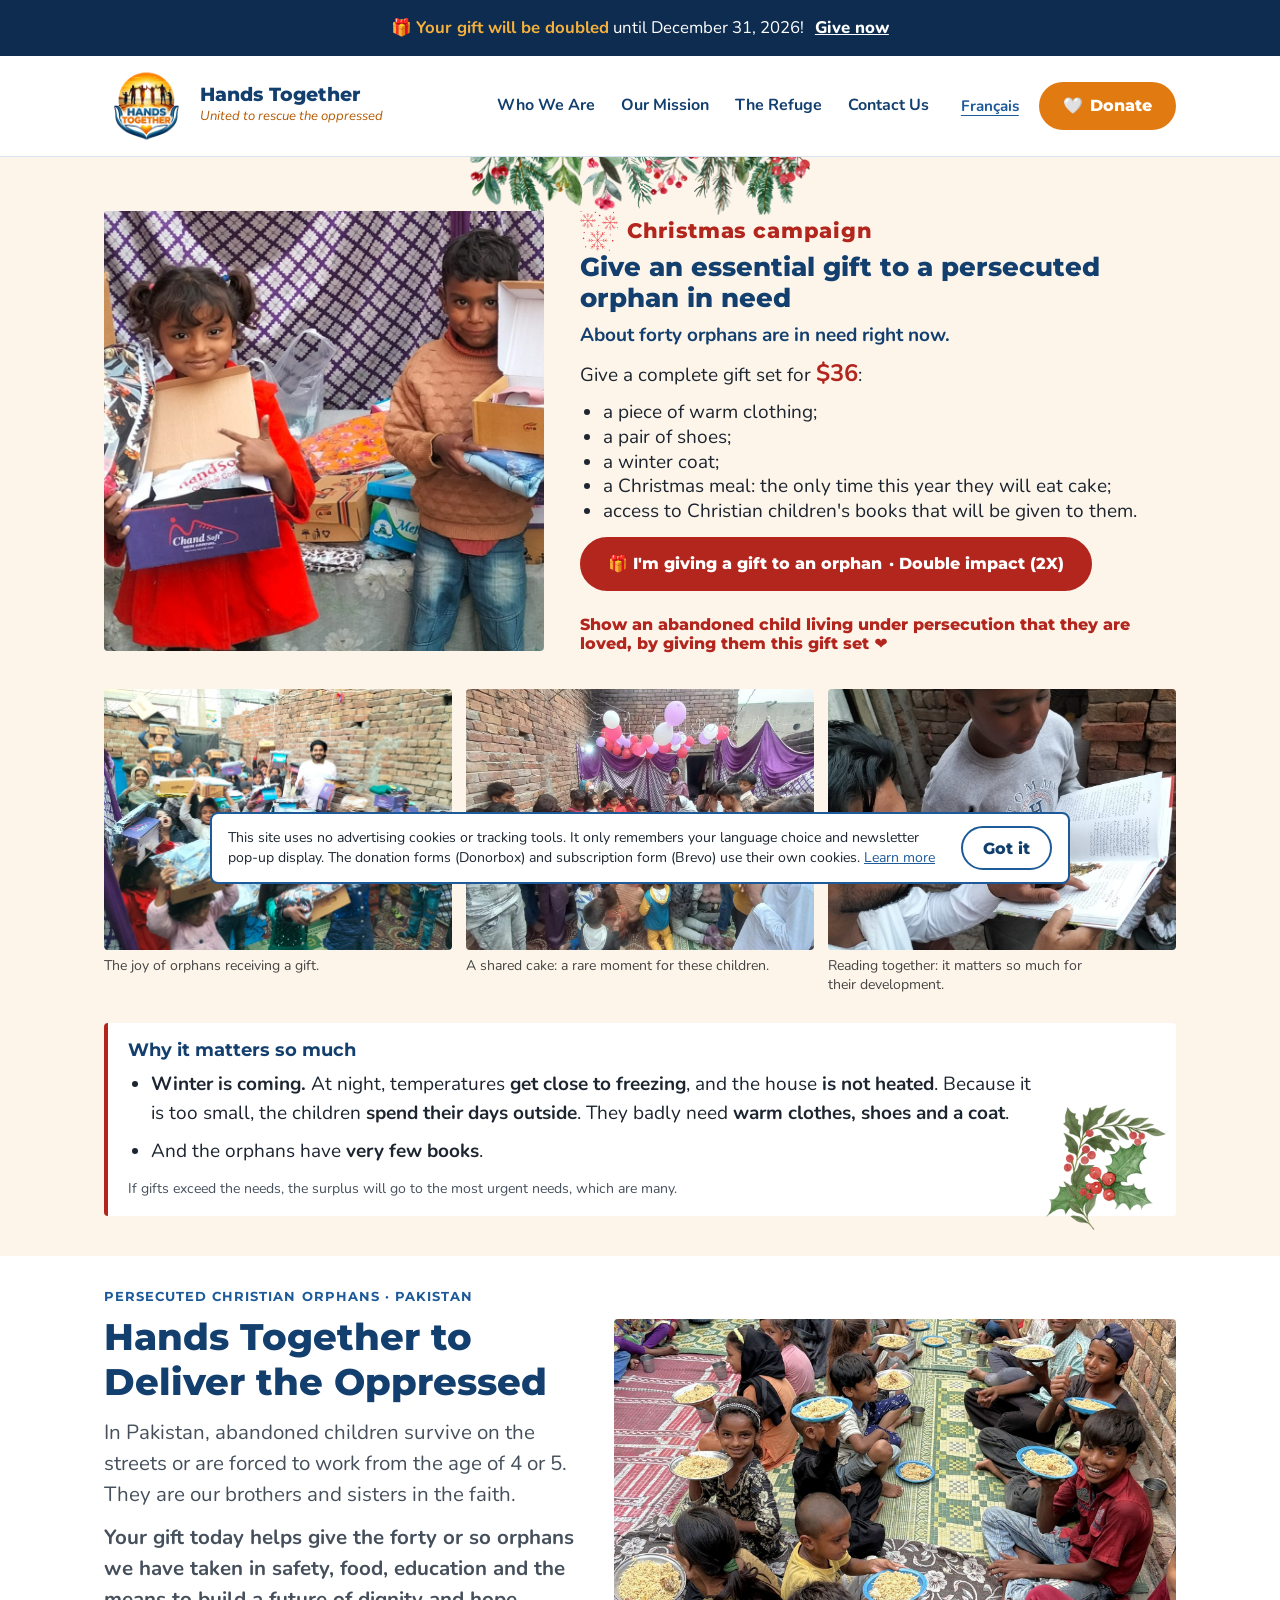
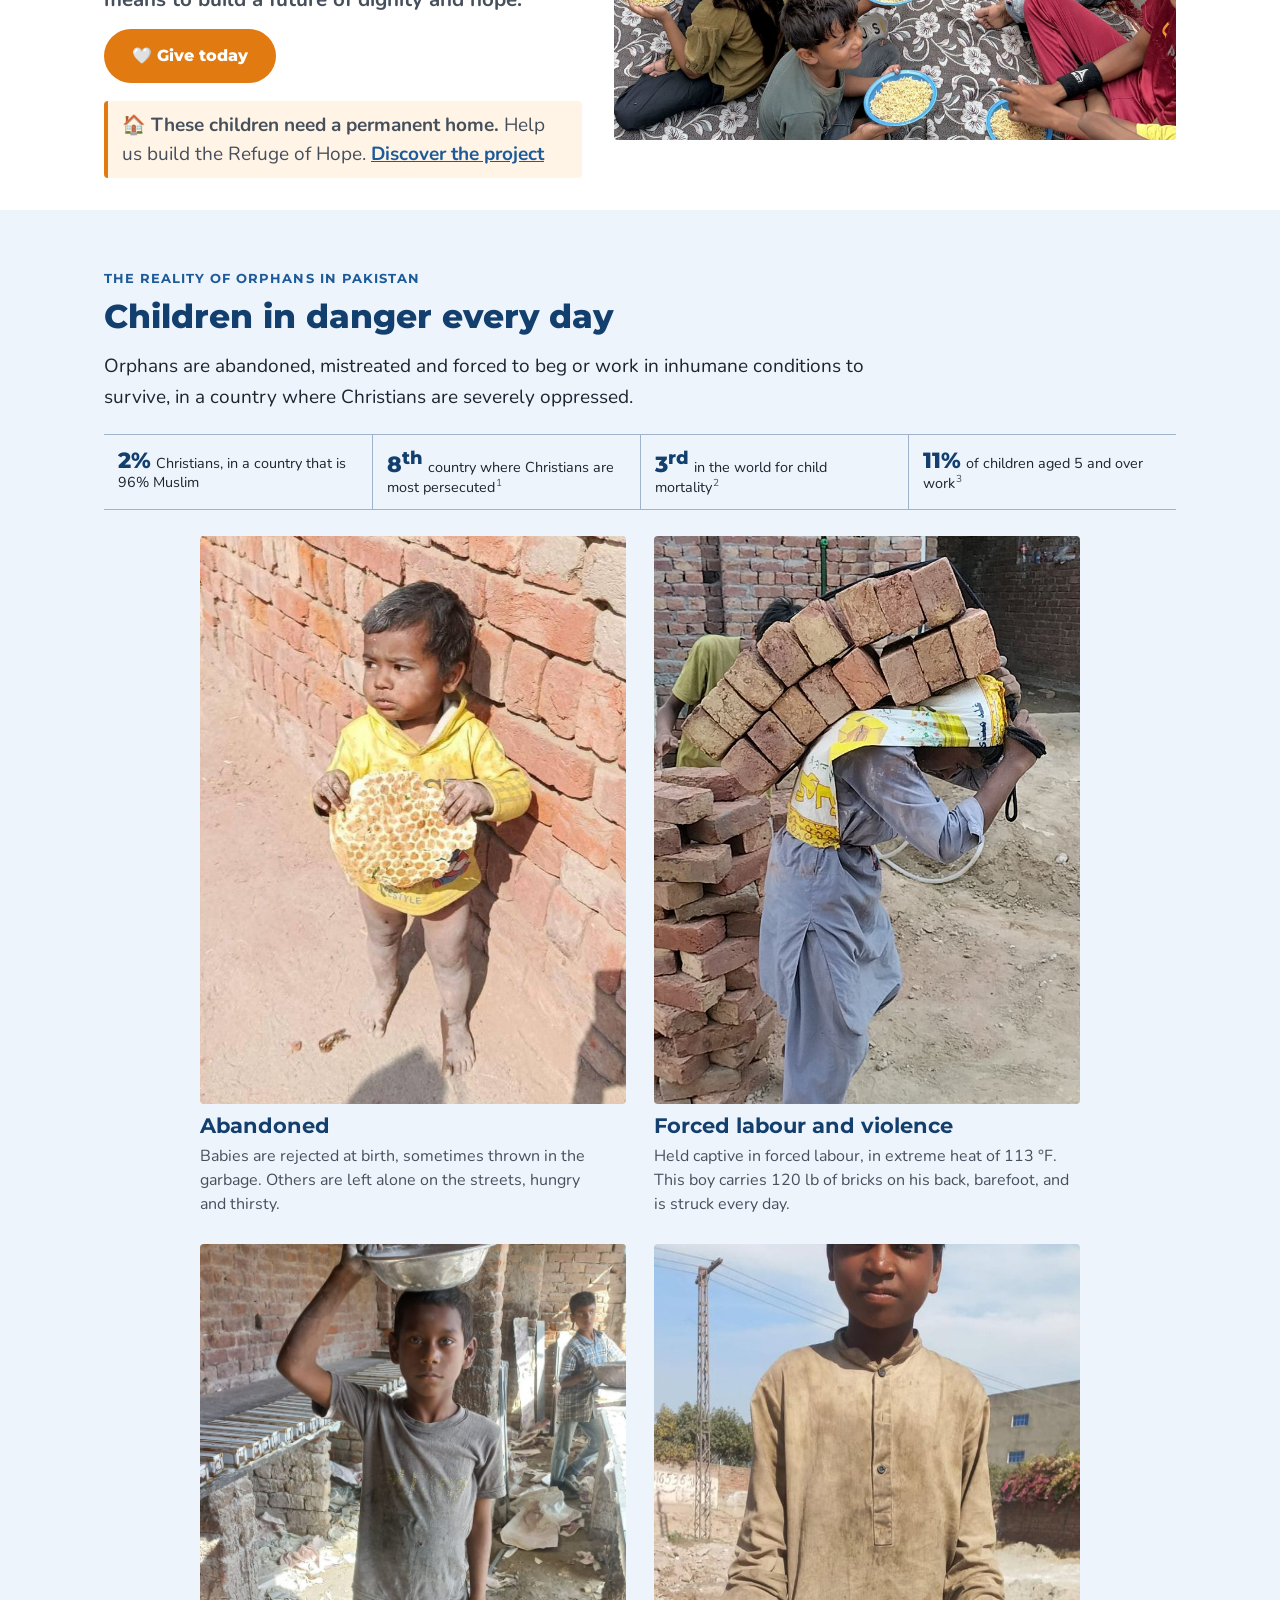
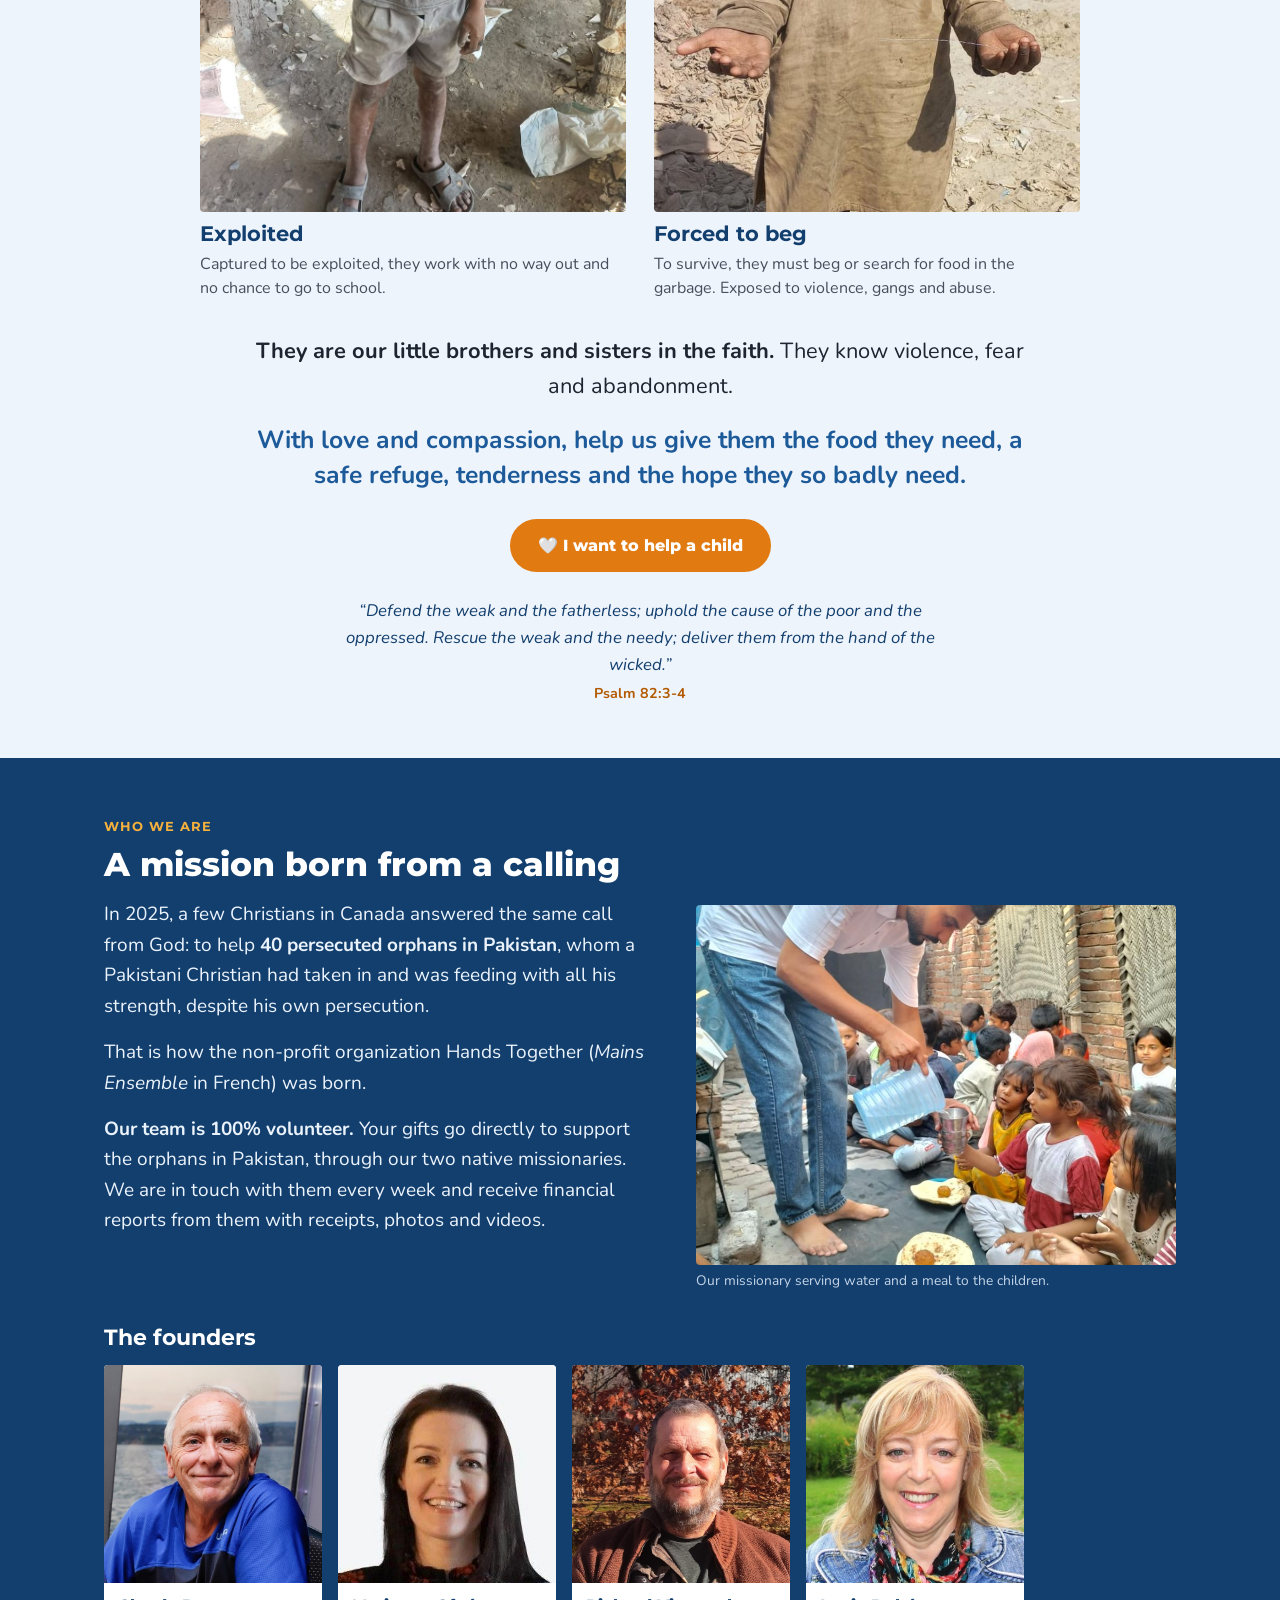
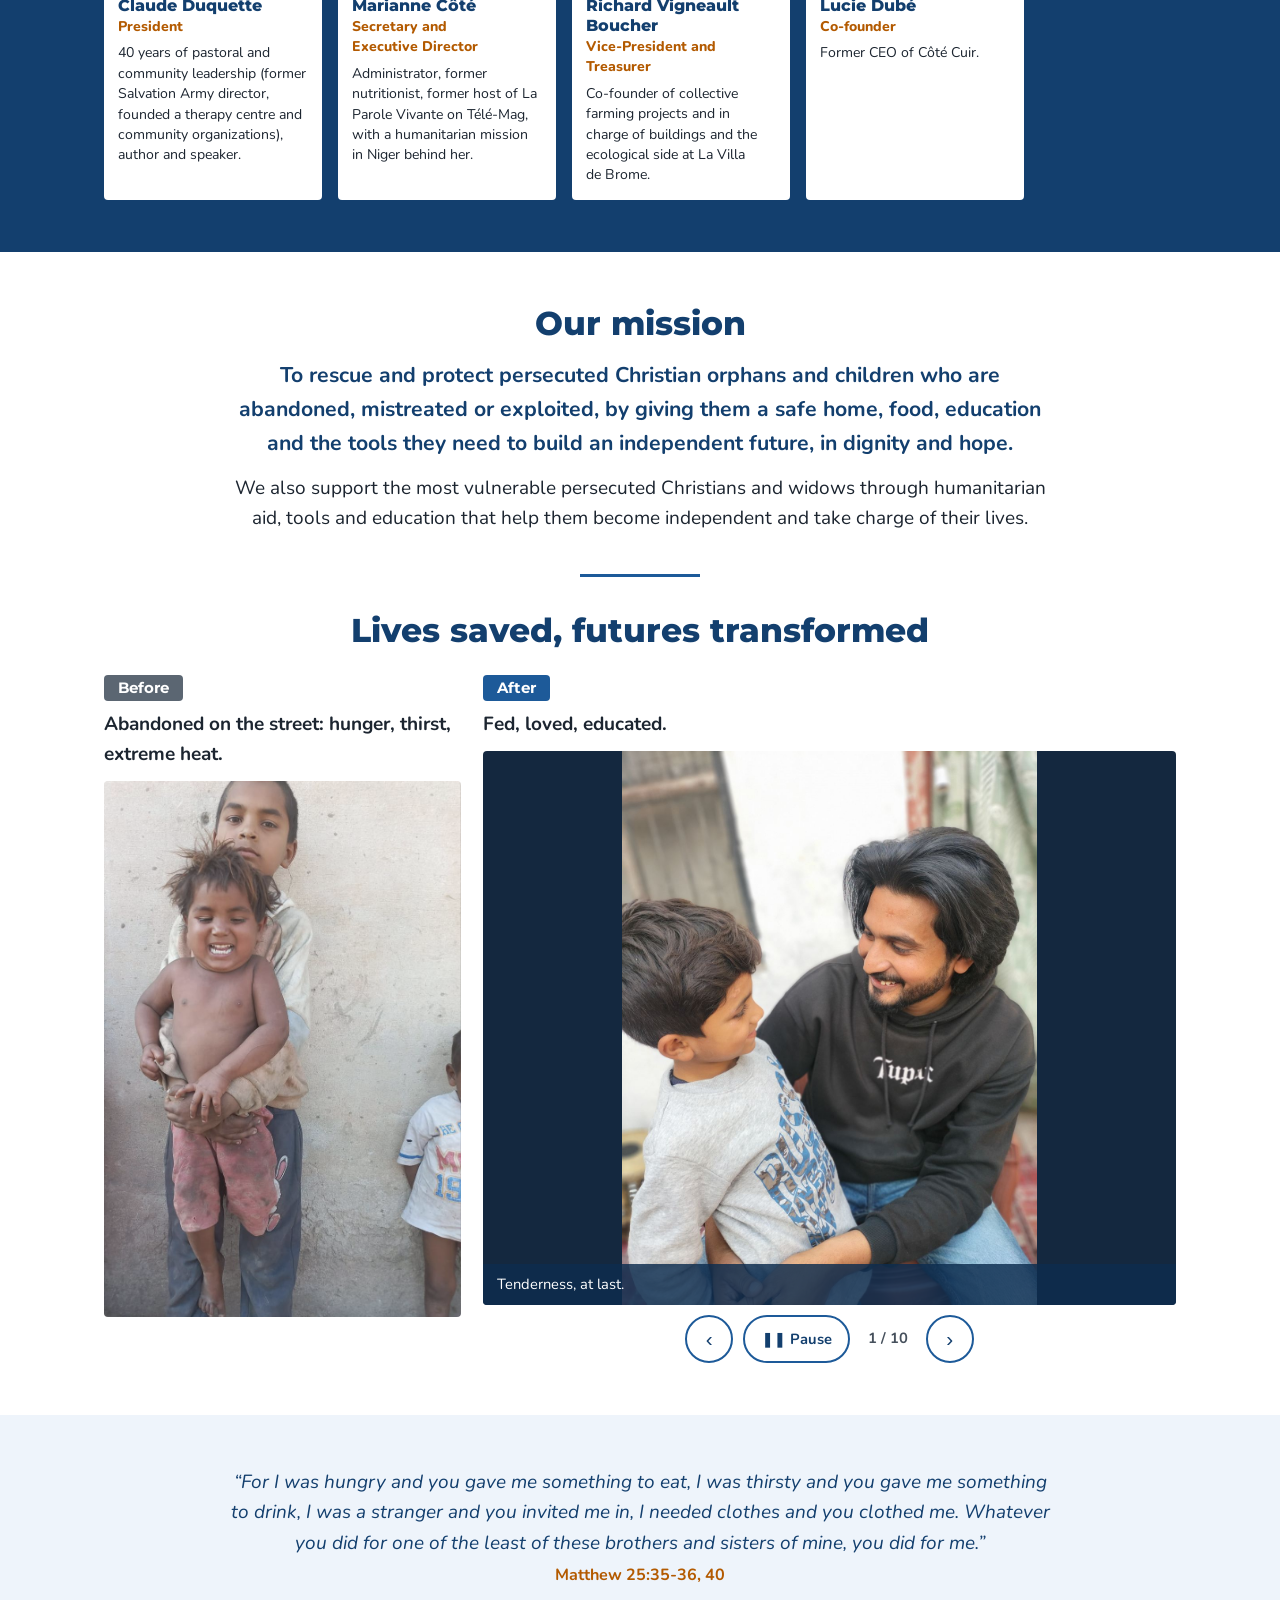
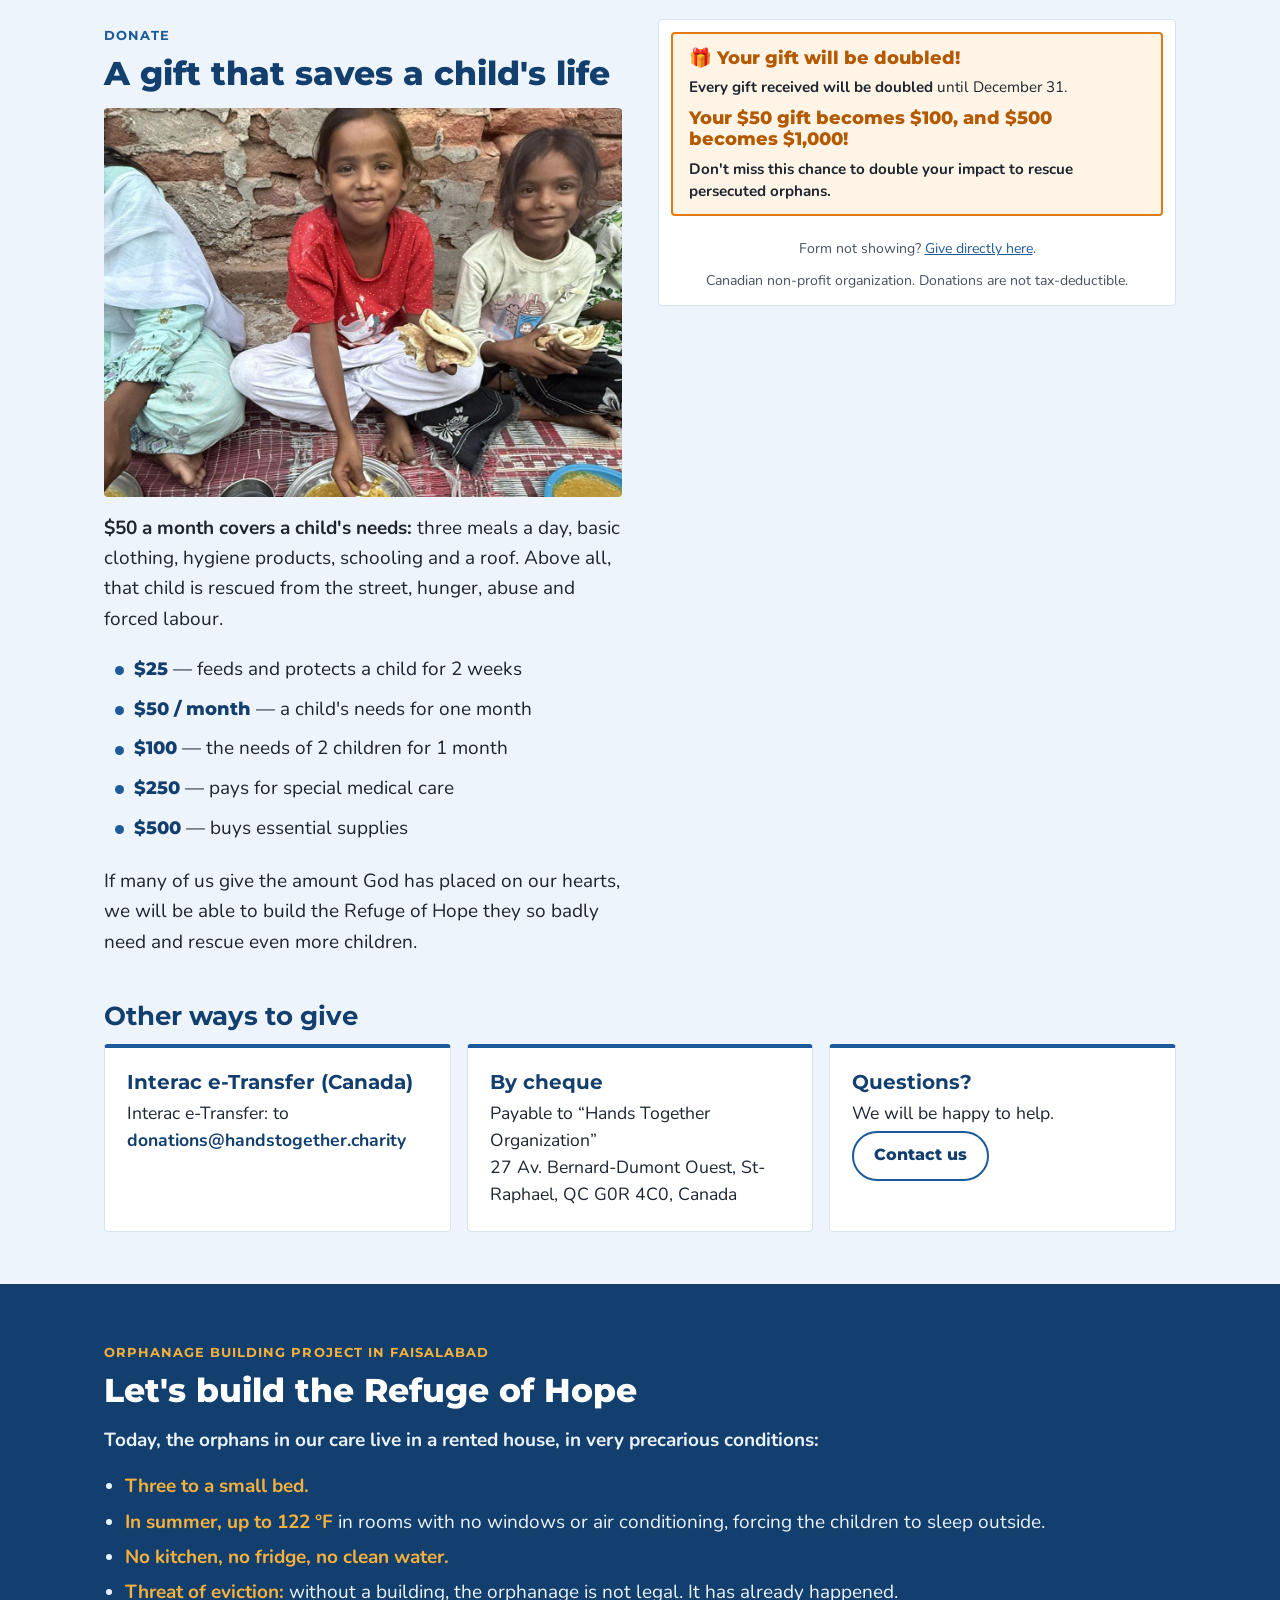
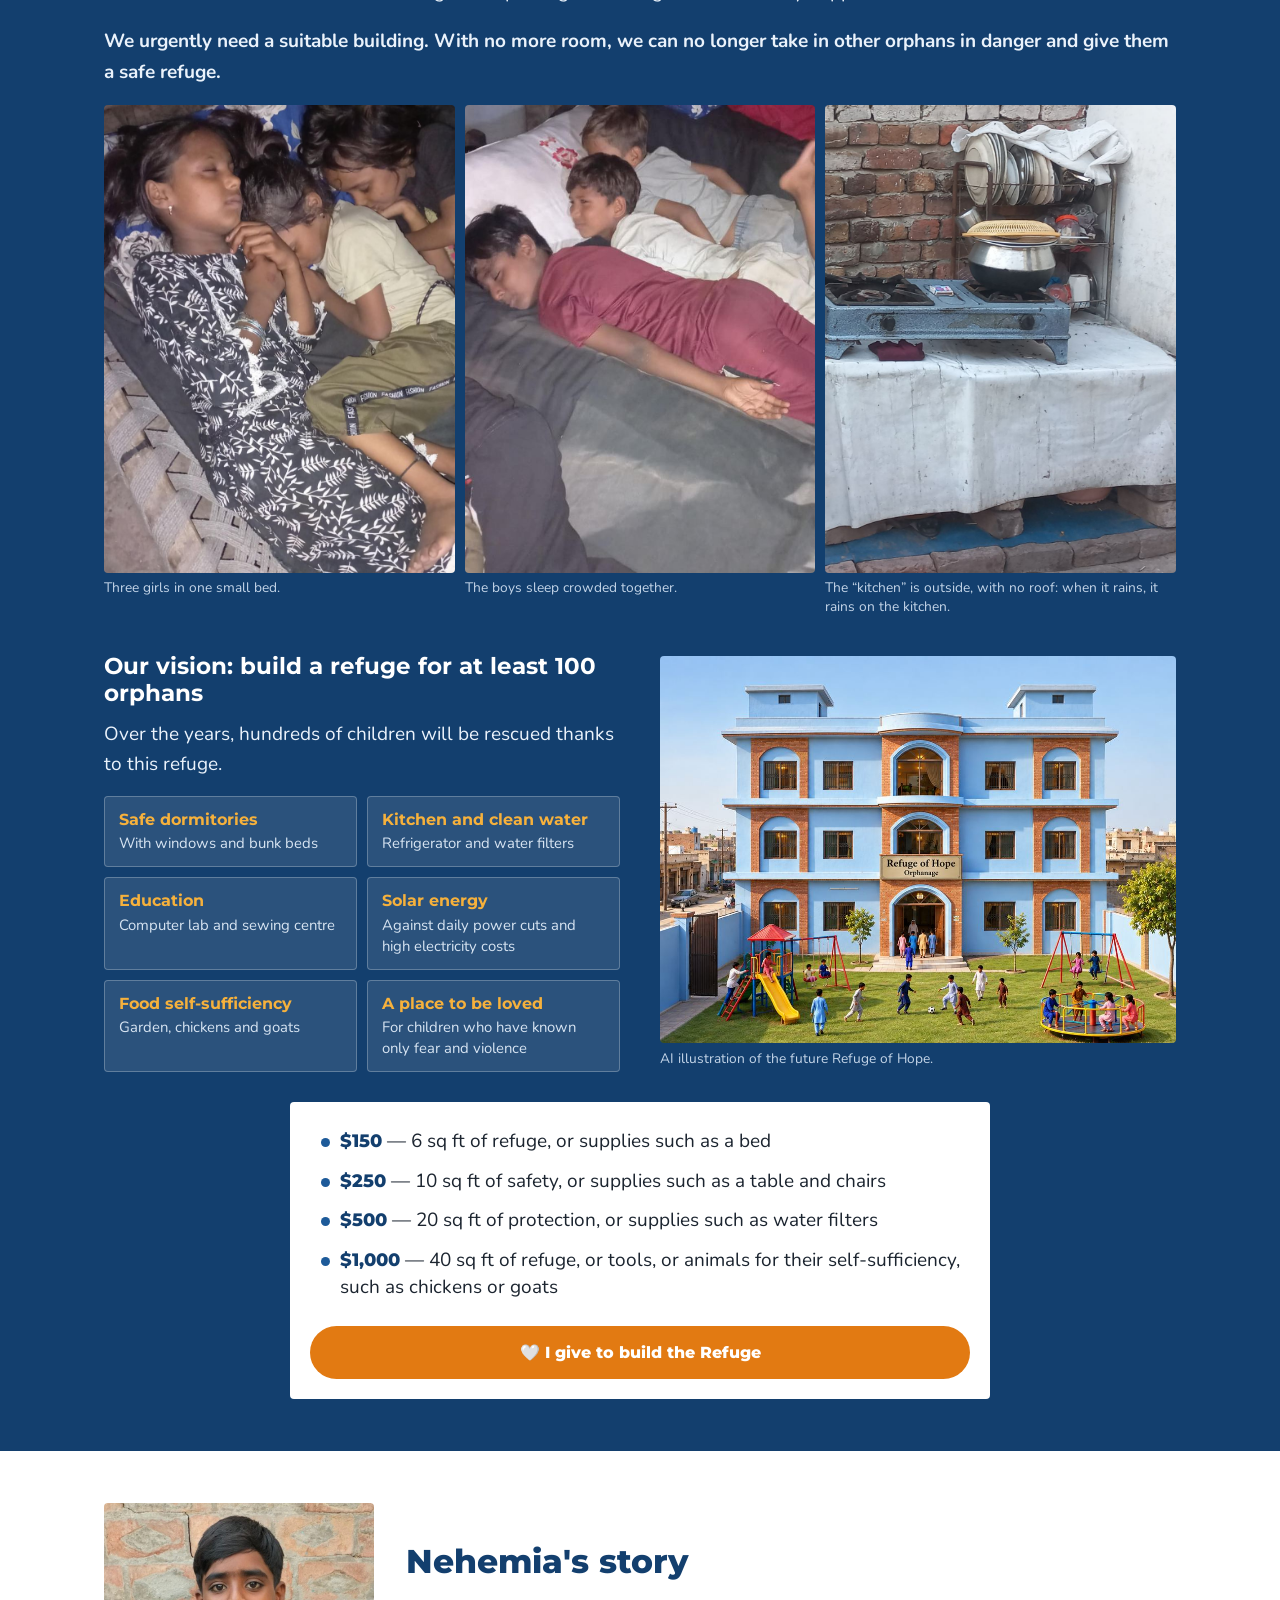
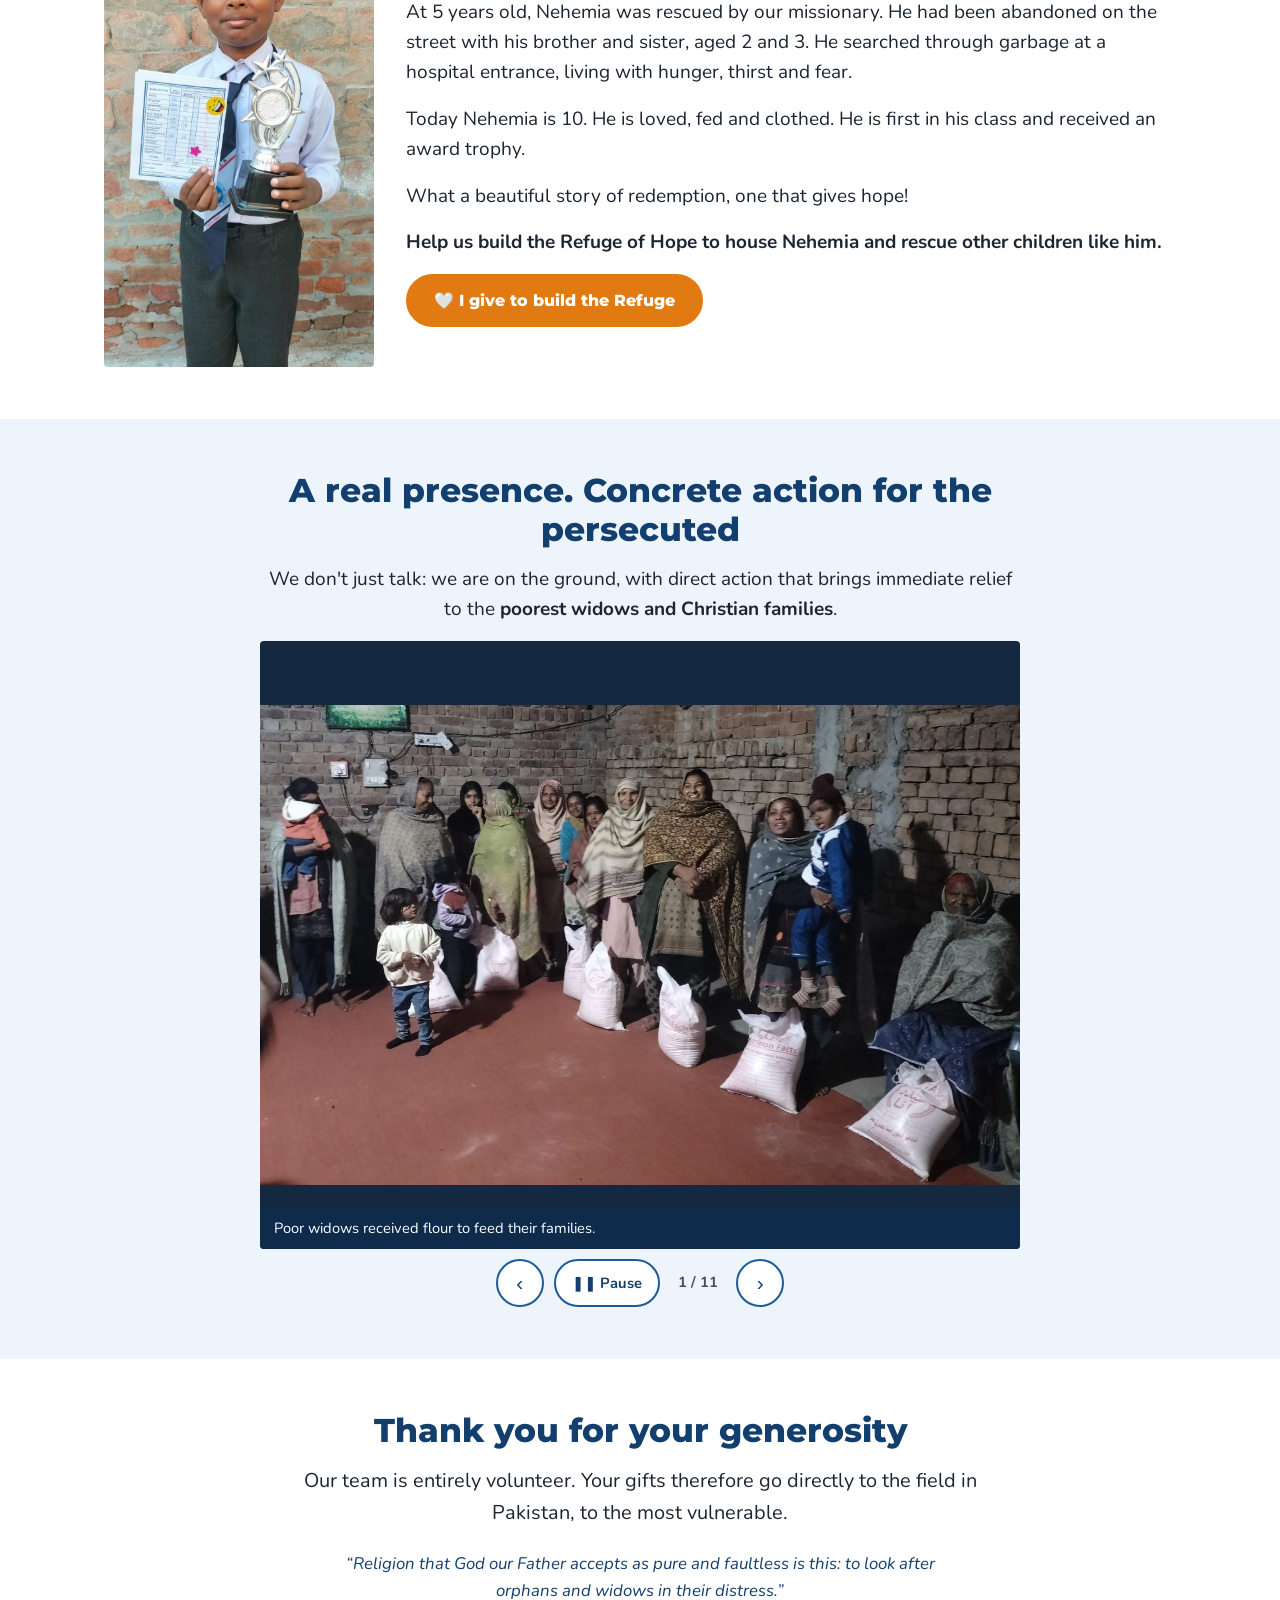
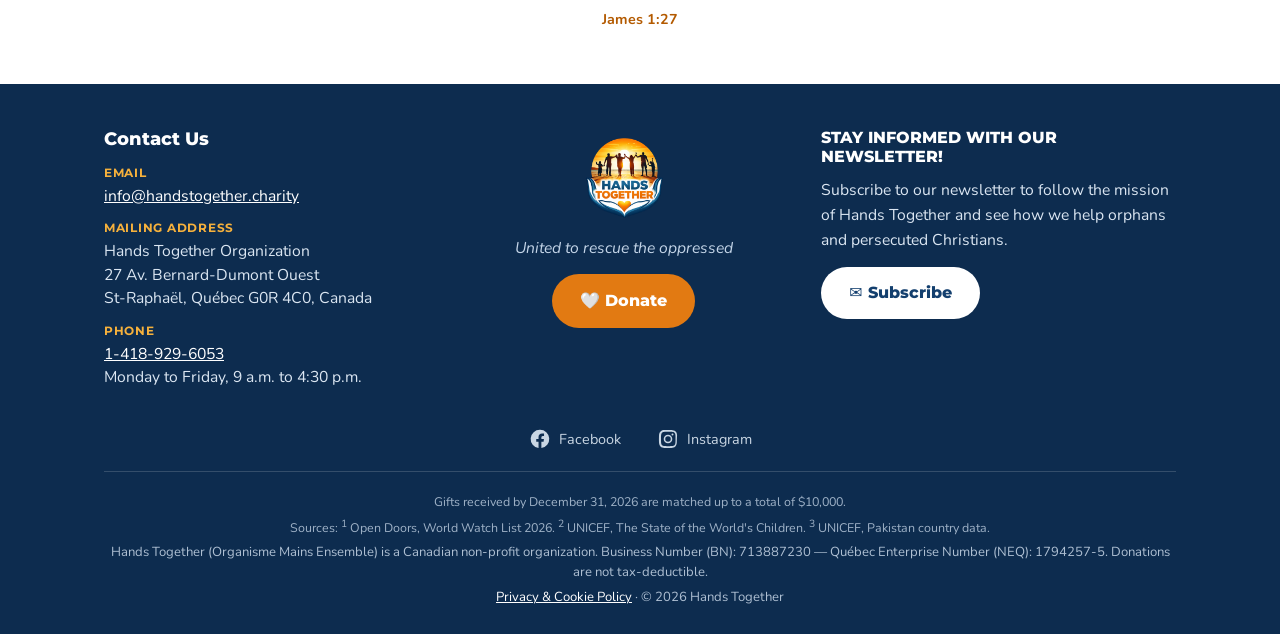
==== index.html @ a384ba67 "Mobile : nom de l'organisme visible, photo de Noël avant le texte; bouton Impact doublé (2X) Co-Auth" ====
<!DOCTYPE html>
<html lang="en">
<head>
<meta charset="utf-8">
<meta name="viewport" content="width=device-width, initial-scale=1">
<title>Hands Together — Rescuing persecuted Christian orphans in Pakistan</title>
<meta name="description" content="Hands Together, a 100% volunteer Canadian non-profit, feeds, houses and educates 40 persecuted Christian orphans in Pakistan and wants to build the Refuge of Hope to welcome 100.">
<link rel="canonical" href="https://handstogether.charity/">
<link rel="alternate" hreflang="en" href="https://handstogether.charity/">
<link rel="alternate" hreflang="fr" href="https://mainsensemble.org/">
<link rel="alternate" hreflang="x-default" href="https://handstogether.charity/">
<meta property="og:type" content="website">
<meta property="og:title" content="Hands Together to Deliver the Oppressed">
<meta property="og:description" content="Persecuted Christian orphans in Pakistan need us. Help us build the Refuge of Hope.">
<meta property="og:image" content="https://handstogether.charity/assets/img/hero-enfants-repas.jpg">
<meta property="og:url" content="https://handstogether.charity/">
<meta property="og:locale" content="en_CA">
<link rel="icon" type="image/png" href="assets/img/favicon-hands-together.png">
<link rel="preload" href="assets/fonts/montserrat-latin-800-normal.woff2" as="font" type="font/woff2" crossorigin>
<link rel="preload" href="assets/fonts/nunito-latin-400-normal.woff2" as="font" type="font/woff2" crossorigin>
<link rel="stylesheet" href="assets/style.css">

<!-- Automatic redirect based on browser language.
     - French on handstogether.charity    -> mainsensemble.org
     - Other language on mainsensemble.org -> handstogether.charity
     Disabled if the visitor picked a language manually (?lang=manual, cookie or localStorage),
     if they were just redirected (?from=auto), or for search-engine robots. -->
<script>
(function(){try{
  var K="me_lang_manual",q=location.search;
  if(/[?&]lang=manual\b/.test(q)){try{localStorage.setItem(K,"1")}catch(e){}document.cookie=K+"=1; max-age=31536000; path=/; SameSite=Lax; Secure";return;}
  if(/[?&]from=auto\b/.test(q))return;
  var m=false;try{m=localStorage.getItem(K)==="1"}catch(e){}
  if(m||document.cookie.indexOf(K+"=1")>-1)return;
  if(/bot|crawl|spider|slurp|facebookexternalhit|preview|lighthouse/i.test(navigator.userAgent))return;
  var l=String(navigator.language||(navigator.languages&&navigator.languages[0])||"").toLowerCase();
  var fr=l.indexOf("fr")===0,h=location.hostname.replace(/^www\./,"");
  if(h==="mainsensemble.org"&&!fr)location.replace("https://handstogether.charity/?from=auto");
  else if(h==="handstogether.charity"&&fr)location.replace("https://mainsensemble.org/?from=auto");
}catch(e){}})();
</script>
</head>
<body>
<div id="top" class="top-anchor"></div>
<a class="skip" href="#content">Skip to content</a>
<div class="match-bar" data-until="2027-01-01">🎁 <strong>Your gift will be doubled</strong> until December 31, 2026! <a href="#formulaire-don">Give now</a></div>

<!-- ================= HEADER ================= -->
<header class="site-header">
  <div class="wrap header-inner">
    <a class="brand" href="#top" aria-label="Hands Together — back to top">
      <img src="assets/img/logo-hands-together.png" alt="" width="84" height="84">
      <span><span class="brand-name">Hands Together</span><span class="brand-tag">United to rescue the oppressed</span></span>
    </a>
    <button class="menu-toggle" aria-expanded="false" aria-controls="main-nav" aria-label="Menu">☰ <span class="label">Menu</span></button>
    <nav class="main-nav" id="main-nav" aria-label="Main navigation">
      <ul>
        <li><a href="#who-we-are">Who We Are</a></li>
        <li><a href="#our-mission">Our Mission</a></li>
        <li><a href="#refuge">The Refuge</a></li>
        <li><a href="#contact">Contact Us</a></li>
      </ul>
    </nav>
    <div class="lang-switch"><a href="https://mainsensemble.org/?lang=manual" hreflang="fr" lang="fr" data-lang-switch>Français</a></div>
    <a class="btn btn-donate header-donate" href="#formulaire-don"><span class="hd-heart">🤍 </span>Donate</a>
  </div>
</header>

<main id="content">
<section class="section noel" id="christmas" data-until="2027-01-01">
  <div class="wrap">
    <img class="noel-garland" src="assets/img/noel-guirlande.webp" alt="" aria-hidden="true" width="1383" height="238">
    <div class="two-col noel-grid">
      <figure>
        <img src="assets/img/noel-souliers.jpg" alt="A little girl and a boy holding their boxes of new shoes and their clothes">
      </figure>
      <div>
        <span class="eyebrow noel-eyebrow"><img class="noel-flakes" src="assets/img/noel-flocons.webp" alt="" aria-hidden="true" width="260" height="269"> Christmas campaign</span>
        <h2>Give an essential gift to a persecuted orphan in need</h2>
        <p class="noel-count">About forty orphans are in need right now.</p>
        <p>Give a complete gift set for <strong class="noel-price">$36</strong>:</p>
        <ul class="noel-list">
          <li>a piece of warm clothing;</li>
          <li>a pair of shoes;</li>
          <li>a winter coat;</li>
          <li>a Christmas meal: the only time this year they will eat cake;</li>
          <li>access to Christian children's books that will be given to them.</li>
        </ul>
        <div class="noel-cta">
          <a class="btn btn-donate btn-noel" href="#formulaire-don">🎁 I'm giving a gift to an orphan <span class="btn-2x">· Double impact (2X)</span></a>
        </div>
        <p class="noel-punch">Show an abandoned child living under persecution that they are loved, by giving them this gift set ❤️</p>
      </div>
    </div>
    <div class="noel-photos">
      <figure><img src="assets/img/noel-cadeaux.jpg" alt="Dozens of children holding up their shoe boxes and clothes" loading="lazy"><figcaption>The joy of orphans receiving a gift.</figcaption></figure>
      <figure><img src="assets/img/noel-gateau.jpg" alt="Children praying around a cake" loading="lazy"><figcaption>A shared cake: a rare moment for these children.</figcaption></figure>
      <figure><img src="assets/img/noel-livres.jpg" alt="A boy reading a book with an adult" loading="lazy"><figcaption>Reading together: it matters so much for their development.</figcaption></figure>
    </div>
    <div class="noel-why">
      <img class="noel-holly" src="assets/img/noel-houx.webp" alt="" aria-hidden="true" width="360" height="376">
      <h3>Why it matters so much</h3>
      <ul class="noel-why-list">
        <li><strong>Winter is coming.</strong> At night, temperatures <strong>get close to freezing</strong>, and the house <strong>is not heated</strong>. Because it is too small, the children <strong>spend their days outside</strong>. They badly need <strong>warm clothes, shoes and a coat</strong>.</li>
        <li>And the orphans have <strong>very few books</strong>.</li>
      </ul>
      <p class="note noel-surplus">If gifts exceed the needs, the surplus will go to the most urgent needs, which are many.</p>
    </div>
  </div>
</section>


<!-- ================= HERO ================= -->
<section class="hero">
  <div class="wrap hero-grid">
    <div>
      <span class="eyebrow">Persecuted Christian orphans · Pakistan</span>
      <h1>Hands Together to Deliver the Oppressed</h1>
      <p>In Pakistan, abandoned children survive on the streets or are forced to work from the age of 4 or 5. They are our brothers and sisters in the faith.</p>
      <p><strong>Your gift today helps give the forty or so orphans we have taken in safety, food, education and the means to build a future of dignity and hope.</strong></p>
      <div class="btn-row">
        <a class="btn btn-donate" href="#formulaire-don">🤍 Give today</a>
      </div>
      <p class="home-need">🏠 <strong>These children need a permanent home.</strong> Help us build the Refuge of Hope. <a href="#refuge">Discover the project</a></p>
    </div>
    <figure>
      <img src="assets/img/hero-enfants-repas.jpg" alt="Smiling orphans sitting on the ground holding up their plates of food" width="2000" height="1336">
    </figure>
  </div>
</section>

<!-- ================= REALITY ================= -->
<section class="section soft" id="reality">
  <div class="wrap">
    <span class="eyebrow">The reality of orphans in Pakistan</span>
    <h2>Children in danger every day</h2>
    <p class="narrow" style="margin-left:0">Orphans are abandoned, mistreated and forced to beg or work in inhumane conditions to survive, in a country where Christians are severely oppressed.</p>
    <div class="stats">
      <div><strong>2%</strong>Christians, in a country that is 96% Muslim</div>
      <div><strong>8<sup>th</sup></strong>country where Christians are most persecuted<sup class="fn"><a href="#sources">1</a></sup></div>
      <div><strong>3<sup>rd</sup></strong>in the world for child mortality<sup class="fn"><a href="#sources">2</a></sup></div>
      <div><strong>11%</strong>of children aged 5 and over work<sup class="fn"><a href="#sources">3</a></sup></div>
    </div>
    <div class="cards">
      <article class="card">
        <img src="assets/img/avant-bambin-pain.jpg" alt="A toddler alone against a brick wall, holding a flatbread" loading="lazy" style="object-position:center 25%">
        <h3>Abandoned</h3>
        <p>Babies are rejected at birth, sometimes thrown in the garbage. Others are left alone on the streets, hungry and thirsty.</p>
      </article>
      <article class="card">
        <img src="assets/img/travail-briques.jpg" alt="A young barefoot boy carrying a heavy load of bricks on his back" loading="lazy" style="object-position:center 45%">
        <h3>Forced labour and violence</h3>
        <p>Held captive in forced labour, in extreme heat of 113 °F. This boy carries 120 lb of bricks on his back, barefoot, and is struck every day.</p>
      </article>
      <article class="card">
        <img src="assets/img/travail-bol.jpg" alt="A boy carrying a heavy bowl on his head in a dusty workshop" loading="lazy" style="object-position:center 30%">
        <h3>Exploited</h3>
        <p>Captured to be exploited, they work with no way out and no chance to go to school.</p>
      </article>
      <article class="card">
        <img src="assets/img/avant-garcon-rue.jpg" alt="A boy in dirty clothes holding out his hands" loading="lazy" style="object-position:center 20%">
        <h3>Forced to beg</h3>
        <p>To survive, they must beg or search for food in the garbage. Exposed to violence, gangs and abuse.</p>
      </article>
    </div>
    <div class="appeal">
      <p><strong>They are our little brothers and sisters in the faith.</strong> They know violence, fear and abandonment.</p>
      <p class="appeal-cta">With love and compassion, help us give them the food they need, a safe refuge, tenderness and the hope they so badly need.</p>
      <a class="btn btn-donate" href="#formulaire-don">🤍 I want to help a child</a>
      <blockquote class="verse verse-small">“Defend the weak and the fatherless; uphold the cause of the poor and the oppressed. Rescue the weak and the needy; deliver them from the hand of the wicked.”<cite>Psalm 82:3-4</cite></blockquote>
    </div>
  </div>
</section>

<!-- ================= WHO WE ARE ================= -->
<section class="section blue" id="who-we-are">
  <div class="wrap">
    <span class="eyebrow">Who we are</span>
    <h2>A mission born from a calling</h2>
    <div class="two-col top who-intro">
      <div>
        <p>In 2025, a few Christians in Canada answered the same call from God: to help <strong>40 persecuted orphans in Pakistan</strong>, whom a Pakistani Christian had taken in and was feeding with all his strength, despite his own persecution.</p>
        <p>That is how the non-profit organization Hands Together (<em>Mains Ensemble</em> in French) was born.</p>
        <p style="margin:0"><strong>Our team is 100% volunteer.</strong> Your gifts go directly to support the orphans in Pakistan, through our two native missionaries. We are in touch with them every week and receive financial reports from them with receipts, photos and videos.</p>
      </div>
        <figure>
          <img src="assets/img/missionnaire-eau.jpg" alt="Our missionary pours water into a little girl's cup, seated in a row with other children" loading="lazy">
          <figcaption>Our missionary serving water and a meal to the children.</figcaption>
        </figure>
    </div>
    <h3 class="founders-title">The founders</h3>
    <div class="founders">
      <article class="founder">
        <img src="assets/img/fondateur-claude.jpg" alt="Claude Duquette" width="700" height="700" loading="lazy">
        <div><h4>Claude Duquette</h4><p class="founder-role">President</p><p>40 years of pastoral and community leadership (former Salvation Army director, founded a therapy centre and community organizations), author and speaker.</p></div>
      </article>
      <article class="founder">
        <img src="assets/img/fondateur-marianne.jpg" alt="Marianne Côté" width="294" height="370" loading="lazy">
        <div><h4>Marianne Côté</h4><p class="founder-role">Secretary and Executive Director</p><p>Administrator, former nutritionist, former host of La Parole Vivante on Télé-Mag, with a humanitarian mission in Niger behind her.</p></div>
      </article>
      <article class="founder">
        <img src="assets/img/fondateur-richard.jpg" alt="Richard Vigneault Boucher" width="700" height="700" loading="lazy">
        <div><h4>Richard Vigneault Boucher</h4><p class="founder-role">Vice-President and Treasurer</p><p>Co-founder of collective farming projects and in charge of buildings and the ecological side at La Villa de Brome.</p></div>
      </article>
      <article class="founder">
        <img src="assets/img/fondateur-lucie.jpg" alt="Lucie Dubé" width="515" height="700" loading="lazy">
        <div><h4>Lucie Dubé</h4><p class="founder-role">Co-founder</p><p>Former CEO of Côté Cuir.</p></div>
      </article>
    </div>
  </div>
</section>

<!-- ================= OUR MISSION ================= -->
<section class="section" id="our-mission">
  <div class="wrap">
    <div class="mission narrow center">
      <h2>Our mission</h2>
      <p class="mission-main"><strong>To rescue and protect persecuted Christian orphans and children who are abandoned, mistreated or exploited, by giving them a safe home, food, education and the tools they need to build an independent future, in dignity and hope.</strong></p>
      <p>We also support the most vulnerable persecuted Christians and widows through humanitarian aid, tools and education that help them become independent and take charge of their lives.</p>
    </div>
    <hr class="sep">
    <h2 class="center ba-title">Lives saved, futures transformed</h2>
    <div class="ba">
      <div class="ba-before">
        <h3>Before</h3>
        <p>Abandoned on the street: hunger, thirst, extreme heat.</p>
        <div class="ba-single"><img src="assets/img/avant-freres.jpg" alt="A boy holding his little brother, both dirty and barefoot" loading="lazy" style="object-position:center 30%"></div>
      </div>
      <div class="ba-after">
        <h3>After</h3>
        <p>Fed, loved, educated.</p>
        <div class="carousel" data-carousel aria-roledescription="carousel" aria-label="Photos of the children today">
          <div class="car-viewport">
            <div class="car-track">
              <figure class="car-slide"><img src="assets/img/missionnaire-enfant.jpg" alt="Our missionary hugging a young orphan" loading="lazy"><figcaption>Tenderness, at last.</figcaption></figure>
              <figure class="car-slide"><img src="assets/img/ap-hiver-repas.jpg" alt="The orphans seated in rows for a meal, dressed warmly" loading="lazy"><figcaption>Mealtime.</figcaption></figure>
              <figure class="car-slide"><img src="assets/img/ap-naan-fillette.jpg" alt="A smiling girl holding her bread and meal" loading="lazy"><figcaption>No one goes to bed hungry anymore.</figcaption></figure>
              <figure class="car-slide"><img src="assets/img/melon.jpg" alt="A smiling boy with a plate of watermelon" loading="lazy"><figcaption>A happy, healthy child full of energy.</figcaption></figure>
              <figure class="car-slide"><img src="assets/img/ap-uniformes.jpg" alt="Children in school uniforms giving a thumbs-up" loading="lazy"><figcaption>The children go to school.</figcaption></figure>
              <figure class="car-slide"><img src="assets/img/ap-deux-garcons.jpg" alt="Two little boys eating a chicken meal" loading="lazy"><figcaption>Nourishing meals.</figcaption></figure>
              <figure class="car-slide"><img src="assets/img/souliers.jpg" alt="Two children holding boxes of new shoes" loading="lazy"><figcaption>The orphans are clothed and have shoes.</figcaption></figure>
              <figure class="car-slide"><img src="assets/img/ap-sept-fillettes.jpg" alt="Seven smiling girls standing against a brick wall" loading="lazy"><figcaption>Safe, together.</figcaption></figure>
              <figure class="car-slide"><img src="assets/img/ap-garcon-pouce.jpg" alt="A boy giving a thumbs-up, holding his meal" loading="lazy"><figcaption>Thank you!</figcaption></figure>
              <figure class="car-slide"><img src="assets/img/ap-pouces.jpg" alt="A group of joyful children giving a thumbs-up" loading="lazy"><figcaption>Joy restored.</figcaption></figure>
            </div>
          </div>
          <div class="car-controls">
            <button class="car-btn" type="button" data-prev aria-label="Previous photo">‹</button>
            <button class="car-btn play" type="button" data-play data-pause="Pause" data-play-label="Play" aria-label="Pause or play the carousel">❚❚ Pause</button>
            <span class="car-count" aria-live="polite">1 / 10</span>
            <button class="car-btn" type="button" data-next aria-label="Next photo">›</button>
          </div>
        </div>
      </div>
    </div>
  </div>
</section>

<!-- ================= DONATE ================= -->
<section class="section soft" id="donate" data-donate-zone>
  <div class="wrap">
    <blockquote class="verse verse-intro">
      “For I was hungry and you gave me something to eat, I was thirsty and you gave me something to drink, I was a stranger and you invited me in, I needed clothes and you clothed me. Whatever you did for one of the least of these brothers and sisters of mine, you did for me.”
      <cite>Matthew 25:35-36, 40</cite>
    </blockquote>
    <div class="donate-grid">
      <div>
        <span class="eyebrow">Donate</span>
        <h2>A gift that saves a child's life</h2>
        <img class="photo don-photo" src="assets/img/don-fillettes.jpg" alt="Two smiling girls eating their meal, seated on the ground" loading="lazy">
        <p><strong>$50 a month covers a child's needs:</strong> three meals a day, basic clothing, hygiene products, schooling and a roof. Above all, that child is rescued from the street, hunger, abuse and forced labour.</p>
        <ul class="amount-list">
          <li><strong>$25</strong> — feeds and protects a child for 2 weeks</li>
          <li><strong>$50 / month</strong> — a child's needs for one month</li>
          <li><strong>$100</strong> — the needs of 2 children for 1 month</li>
          <li><strong>$250</strong> — pays for special medical care</li>
          <li><strong>$500</strong> — buys essential supplies</li>
        </ul>
        <p>If many of us give the amount God has placed on our hearts, we will be able to build the Refuge of Hope they so badly need and rescue even more children.</p>
      </div>
      <div class="donate-box" id="formulaire-don">
        <div class="match-box" data-until="2027-01-01">
          <p class="match-title">🎁 Your gift will be doubled!</p>
          <p><strong>Every gift received will be doubled</strong> until December 31.</p>
          <p class="match-example">Your $50 gift becomes $100, and $500 becomes $1,000!</p>
          <p><strong>Don't miss this chance to double your impact to rescue persecuted orphans.</strong></p>
        </div>
        <!-- Donorbox donation form — Hands Together (the only form on the page) -->
        <script type="module" src="https://donorbox.org/widgets.js" async></script>
        <dbox-widget campaign="hands-together-refuge" type="donation_form" enable-auto-scroll="true"></dbox-widget>
        <p class="fallback">Form not showing? <a href="https://donorbox.org/hands-together-refuge" target="_blank" rel="noopener">Give directly here</a>.</p>
        <p class="note" style="text-align:center;margin:8px 0 0">Canadian non-profit organization. Donations are not tax-deductible.</p>
      </div>
    </div>
    <h3 id="other-ways" style="margin-top:28px">Other ways to give</h3>
    <div class="ways">
      <div><h3>Interac e-Transfer (Canada)</h3>Interac e-Transfer: to <span class="nolink">donations@handstogether.charity</span></div>
      <div><h3>By cheque</h3>Payable to “Hands Together Organization”<br>27 Av. Bernard-Dumont Ouest, St-Raphael, QC G0R 4C0, Canada</div>
      <div><h3>Questions?</h3>We will be happy to help.<br><a class="btn btn-outline" href="#contact">Contact us</a></div>
    </div>
  </div>
</section>

<!-- ================= REFUGE OF HOPE ================= -->
<section class="section blue" id="refuge">
  <div class="wrap">
    <div class="refuge-intro">
        <span class="eyebrow">Orphanage building project in Faisalabad</span>
        <h2>Let's build the Refuge of Hope</h2>
        <p><strong>Today, the orphans in our care live in a rented house, in very precarious conditions:</strong></p>
        <ul class="problems">
          <li><strong>Three to a small bed.</strong></li>
          <li><strong>In summer, up to 122 °F</strong> in rooms with no windows or air conditioning, forcing the children to sleep outside.</li>
          <li><strong>No kitchen, no fridge, no clean water.</strong></li>
          <li><strong>Threat of eviction:</strong> without a building, the orphanage is not legal. It has already happened.</li>
        </ul>
        <p style="margin:0"><strong>We urgently need a suitable building. With no more room, we can no longer take in other orphans in danger and give them a safe refuge.</strong></p>
    </div>
    <div class="refuge-photos">
      <figure><img src="assets/img/lit-trois-filles.jpg" alt="Three little girls sleeping squeezed into one small bed" loading="lazy"><figcaption>Three girls in one small bed.</figcaption></figure>
      <figure><img src="assets/img/dortoir-garcons.jpg" alt="Boys sleeping crowded together on mattresses" loading="lazy"><figcaption>The boys sleep crowded together.</figcaption></figure>
      <figure><img src="assets/img/cuisine-actuelle.jpg" alt="The current kitchen: a small stove on a table, outdoors" loading="lazy"><figcaption>The “kitchen” is outside, with no roof: when it rains, it rains on the kitchen.</figcaption></figure>
    </div>
    <div class="two-col vision-row">
      <div>
        <h3 class="vision-title">Our vision: build a refuge for at least 100 orphans</h3>
        <p>Over the years, hundreds of children will be rescued thanks to this refuge.</p>
        <div class="vision-grid">
          <div><strong>Safe dormitories</strong>With windows and bunk beds</div>
          <div><strong>Kitchen and clean water</strong>Refrigerator and water filters</div>
          <div><strong>Education</strong>Computer lab and sewing centre</div>
          <div><strong>Solar energy</strong>Against daily power cuts and high electricity costs</div>
          <div><strong>Food self-sufficiency</strong>Garden, chickens and goats</div>
          <div class="vision-love"><strong>A place to be loved</strong>For children who have known only fear and violence</div>
        </div>
      </div>
      <figure>
        <img class="photo" src="assets/img/refuge-illustration.jpg" alt="Illustrative image of the future Refuge of Hope orphanage" loading="lazy">
        <figcaption>AI illustration of the future Refuge of Hope.</figcaption>
      </figure>
    </div>
    <div class="refuge-give">
      <ul class="amount-list" style="margin-top:0">
        <li><strong>$150</strong> — 6 sq ft of refuge, or supplies such as a bed</li>
        <li><strong>$250</strong> — 10 sq ft of safety, or supplies such as a table and chairs</li>
        <li><strong>$500</strong> — 20 sq ft of protection, or supplies such as water filters</li>
        <li><strong>$1,000</strong> — 40 sq ft of refuge, or tools, or animals for their self-sufficiency, such as chickens or goats</li>
      </ul>
      <a class="btn btn-donate" href="#formulaire-don" style="width:100%">🤍 I give to build the Refuge</a>
    </div>
  </div>
</section>

<!-- ================= NEHEMIA ================= -->
<section class="section" id="nehemia">
  <div class="wrap story">
    <img src="assets/img/nehemia-trophee.jpg" alt="Nehemia in his school uniform, proudly holding his trophy and report card" loading="lazy">
    <div>
      <h2>Nehemia's story</h2>
      <p>At 5 years old, Nehemia was rescued by our missionary. He had been abandoned on the street with his brother and sister, aged 2 and 3. He searched through garbage at a hospital entrance, living with hunger, thirst and fear.</p>
      <p>Today Nehemia is 10. He is loved, fed and clothed. He is first in his class and received an award trophy.</p>
      <p>What a beautiful story of redemption, one that gives hope!</p>
      <p><strong>Help us build the Refuge of Hope to house Nehemia and rescue other children like him.</strong></p>
      <a class="btn btn-donate" href="#formulaire-don">🤍 I give to build the Refuge</a>
    </div>
  </div>
</section>

<!-- ================= FAMILIES AND WIDOWS ================= -->
<section class="section soft" id="families">
  <div class="wrap">
    <div class="families">
      <h2 class="center">A real presence. Concrete action for the persecuted</h2>
      <p class="center">We don't just talk: we are on the ground, with direct action that brings immediate relief to the <strong>poorest widows and Christian families</strong>.</p>
      <div class="carousel" data-carousel aria-roledescription="carousel" aria-label="Photos of aid to families">
        <div class="car-viewport">
          <div class="car-track">
            <figure class="car-slide"><img src="assets/img/veuves-farine.jpg" alt="Poor widows each receiving a bag of flour" loading="lazy"><figcaption>Poor widows received flour to feed their families.</figcaption></figure>
            <figure class="car-slide"><img src="assets/img/veuves-legumes.jpg" alt="Widows receiving flour and cauliflower" loading="lazy"><figcaption>Food aid for poor widows: flour and vegetables.</figcaption></figure>
            <figure class="car-slide"><img src="assets/img/veuve-enfants.jpg" alt="A widow and her three children beside their groceries" loading="lazy"><figcaption>A poor widow and her children received food.</figcaption></figure>
            <figure class="car-slide"><img src="assets/img/familles-briques.jpg" alt="Families gathered in a courtyard in front of bags of groceries" loading="lazy"><figcaption>Food aid for Christian families held as slaves in brick kilns.</figcaption></figure>
            <figure class="car-slide"><img src="assets/img/fam-veuve.jpg" alt="A widow and her daughter receiving groceries" loading="lazy"><figcaption>Food aid for a widow with no income and her blind, mute daughter.</figcaption></figure>
            <figure class="car-slide"><img src="assets/img/familles-nourriture.jpg" alt="Christian families receiving bags of flour" loading="lazy"><figcaption>Food distribution for persecuted Christian families.</figcaption></figure>
            <figure class="car-slide"><img src="assets/img/fam-enfant-provisions.jpg" alt="A child holding groceries for his family" loading="lazy"><figcaption>Groceries for a family in need.</figcaption></figure>
            <figure class="car-slide"><img src="assets/img/fam-rassemblement.jpg" alt="Very poor families gathered in a courtyard" loading="lazy"><figcaption>Visiting and supporting very poor Christian families.</figcaption></figure>
            <figure class="car-slide"><img src="assets/img/puits-forage.jpg" alt="Two men drilling the well with a bamboo tripod" loading="lazy"><figcaption>Drilling the well, to bring clean water to severely persecuted Christians.</figcaption></figure>
            <figure class="car-slide"><img src="assets/img/puits-femme.jpg" alt="A woman drinking clean water from the well" loading="lazy"><figcaption>Clean water from a well we had dug for severely persecuted Christians.</figcaption></figure>
            <figure class="car-slide"><img src="assets/img/puits-enfants.jpg" alt="Joyful children washing their hands with water from the well" loading="lazy"><figcaption>The children's joy at the clean water from the new well.</figcaption></figure>
          </div>
        </div>
        <div class="car-controls">
          <button class="car-btn" type="button" data-prev aria-label="Previous photo">‹</button>
          <button class="car-btn play" type="button" data-play data-pause="Pause" data-play-label="Play" aria-label="Pause or play the carousel">❚❚ Pause</button>
          <span class="car-count" aria-live="polite">1 / 11</span>
          <button class="car-btn" type="button" data-next aria-label="Next photo">›</button>
        </div>
      </div>
    </div>
  </div>
</section>

<!-- ================= THANK YOU ================= -->
<section class="section" id="thank-you">
  <div class="wrap thanks">
    <h2>Thank you for your generosity</h2>
    <p style="margin:0">Our team is entirely volunteer. Your gifts therefore go directly to the field in Pakistan, to the most vulnerable.</p>
    <blockquote class="verse verse-small verse-thanks">“Religion that God our Father accepts as pure and faultless is this: to look after orphans and widows in their distress.”<cite>James 1:27</cite></blockquote>
  </div>
</section>

</main>

<!-- ================= FOOTER ================= -->
<footer class="site-footer">
  <div class="wrap">
    <div class="footer-grid">
      <div id="contact">
        <h2>Contact Us</h2>
        <dl class="contact-list">
          <dt>Email</dt>
          <dd><a href="mailto:info@handstogether.charity">info@handstogether.charity</a></dd>
          <dt>Mailing address</dt>
          <dd>Hands Together Organization<br>27 Av. Bernard-Dumont Ouest<br>St-Raphaël, Québec G0R 4C0, Canada</dd>
          <dt>Phone</dt>
          <dd><a href="tel:+14189296053">1-418-929-6053</a><br>Monday to Friday, 9&nbsp;a.m. to 4:30&nbsp;p.m.</dd>
        </dl>
      </div>
      <div class="footer-brand">
        <img src="assets/img/logo-hands-together.png" alt="Hands Together" loading="lazy">
        <p>United to rescue the oppressed</p>
        <a class="btn btn-donate" href="#formulaire-don">🤍 Donate</a>
      </div>
      <div class="newsletter-cta">
        <h2>Stay informed with our newsletter!</h2>
        <p>Subscribe to our newsletter to follow the mission of Hands Together and see how we help orphans and persecuted Christians.</p>
        <button class="btn btn-newsletter" type="button" data-open-newsletter>✉️ Subscribe</button>
      </div>
    </div>
    <ul class="social" aria-label="Social media">
      <li><a href="https://www.facebook.com/profile.php?id=61581321377441" target="_blank" rel="noopener"><svg viewBox="0 0 24 24" aria-hidden="true"><path d="M12 2a10 10 0 0 0-1.6 19.9v-7H7.9V12h2.5V9.8c0-2.5 1.5-3.9 3.8-3.9 1.1 0 2.2.2 2.2.2v2.5h-1.3c-1.2 0-1.6.8-1.6 1.6V12h2.8l-.4 2.9h-2.4v7A10 10 0 0 0 12 2z"/></svg>Facebook</a></li>
      <li><a href="https://www.instagram.com/handstogether_charity/" target="_blank" rel="noopener"><svg viewBox="0 0 24 24" aria-hidden="true"><path d="M12 7.3a4.7 4.7 0 1 0 0 9.4 4.7 4.7 0 0 0 0-9.4zm0 7.7a3 3 0 1 1 0-6 3 3 0 0 1 0 6zm6-7.9a1.1 1.1 0 1 1-2.2 0 1.1 1.1 0 0 1 2.2 0zM21.9 8.1c-.1-1.6-.4-3-1.6-4.2S17.5 2.3 15.9 2.2C14.3 2.1 9.7 2.1 8.1 2.2 6.5 2.3 5.1 2.6 3.9 3.8S2.3 6.5 2.2 8.1c-.1 1.6-.1 6.2 0 7.8.1 1.6.4 3 1.6 4.2s2.6 1.5 4.2 1.6c1.6.1 6.2.1 7.8 0 1.6-.1 3-.4 4.2-1.6s1.5-2.6 1.6-4.2c.1-1.6.1-6.2.3-7.8zM19.8 17.6a3.2 3.2 0 0 1-1.8 1.8c-1.3.5-4.3.4-5.7.4s-4.4.1-5.7-.4a3.2 3.2 0 0 1-1.8-1.8c-.5-1.3-.4-4.3-.4-5.7s-.1-4.4.4-5.7A3.2 3.2 0 0 1 6.6 4.4c1.3-.5 4.3-.4 5.7-.4s4.4-.1 5.7.4a3.2 3.2 0 0 1 1.8 1.8c.5 1.3.4 4.3.4 5.7s.1 4.4-.4 5.7z"/></svg>Instagram</a></li>
    </ul>
    <div class="legal">
      <p class="sources" id="note-don" data-until="2027-01-01">Gifts received by December 31, 2026 are matched up to a total of $10,000.</p>
      <p class="sources" id="sources">Sources: <sup>1</sup> Open Doors, World Watch List 2026. <sup>2</sup> UNICEF, The State of the World's Children. <sup>3</sup> UNICEF, Pakistan country data.</p>
      <p>Hands Together (Organisme Mains Ensemble) is a Canadian non-profit organization. Business Number (BN): 713887230 — Québec Enterprise Number (NEQ): 1794257-5. Donations are not tax-deductible.</p>
      <p><a href="privacy-policy.html">Privacy &amp; Cookie Policy</a> · © <span id="y">2026</span> Hands Together</p>
    </div>
  </div>
</footer>

<!-- ================= NEWSLETTER POP-UP ================= -->
<div class="nl-overlay" id="nl-overlay" role="dialog" aria-modal="true" aria-labelledby="nl-title" aria-hidden="true">
  <div class="nl-modal">
    <button class="nl-close" type="button" aria-label="Close">×</button>
    <div class="nl-head">
      <img src="assets/img/logo-hands-together.png" alt="">
      <div>
        <h2 id="nl-title">Stay informed with our newsletter!</h2>
        <p>News from the children and progress on the Refuge of Hope.</p>
      </div>
    </div>
    <iframe title="Newsletter subscription" data-src="https://af14d9e6.sibforms.com/v2/serve/[base64]" scrolling="auto" allowfullscreen></iframe>
  </div>
</div>

<!-- ================= COOKIE NOTICE ================= -->
<div class="cookie-bar" id="cookie-bar" role="region" aria-label="Cookies">
  <p>This site uses no advertising cookies or tracking tools. It only remembers your language choice and newsletter pop-up display. The donation forms (Donorbox) and subscription form (Brevo) use their own cookies. <a href="privacy-policy.html">Learn more</a></p>
  <button class="btn btn-outline" type="button" data-cookie-ok>Got it</button>
</div>

<!-- Donorbox floating "Donate" button: loaded on computers only (see assets/site.js) -->
<div id="donorbox-sticky-config" hidden
  data-href="https://donorbox.org/hands-together-refuge?"
  data-style="background: #2478a5; color: #fff; text-decoration: none; font-family: Verdana, sans-serif; display: flex; gap: 8px; width: fit-content; font-size: 16px; border-radius: 0 0 5px 5px; line-height: 24px; position: fixed; top: 50%; transform-origin: center; z-index: 9999; overflow: hidden; padding: 8px 22px 8px 18px; left: 20px; transform: translate(-50%, -50%) rotate(-90deg)"
  data-button-cta="Donate"
  data-img-src="https://donorbox.org/images/white_logo.svg"></div>
<script src="assets/site.js" defer></script>
<script>document.getElementById("y").textContent=new Date().getFullYear();</script>
</body>
</html>
---- assets/style.css ----
/* ==========================================================
   Mains Ensemble / Hands Together — feuille de style commune
   Version simple : fond blanc, bleu du logo, orange pour les dons.
   ========================================================== */
@font-face{font-family:"Montserrat";src:url(fonts/montserrat-latin-700-normal.woff2) format("woff2");font-weight:700;font-display:swap}
@font-face{font-family:"Montserrat";src:url(fonts/montserrat-latin-800-normal.woff2) format("woff2");font-weight:800;font-display:swap}
@font-face{font-family:"Nunito";src:url(fonts/nunito-latin-400-normal.woff2) format("woff2");font-weight:400;font-display:swap}
@font-face{font-family:"Nunito";src:url(fonts/nunito-latin-400-italic.woff2) format("woff2");font-weight:400;font-style:italic;font-display:swap}
@font-face{font-family:"Nunito";src:url(fonts/nunito-latin-700-normal.woff2) format("woff2");font-weight:700;font-display:swap}
@font-face{font-family:"Nunito";src:url(fonts/nunito-latin-800-normal.woff2) format("woff2");font-weight:800;font-display:swap}

:root{
  --blue:#1d5a99; --blue-dark:#133f6e; --navy:#0d2c4f;
  --blue-soft:#eef4fb; --line:#d6e3f2;
  --orange:#e27a12; --orange-dark:#c56608; --orange-text:#b35a00; --gold:#f6b13c;
  --ink:#1c2530; --muted:#46505c;
  --r:4px; --max:1120px; --header-h:100px;
  --head:"Montserrat",system-ui,sans-serif;
  --body:"Nunito",system-ui,-apple-system,"Segoe UI",Arial,sans-serif;
}
*{box-sizing:border-box}
html{scroll-behavior:smooth;scroll-padding-top:var(--header-h);-webkit-text-size-adjust:100%}
body{margin:0;background:#fff;color:var(--ink);font-family:var(--body);font-size:19px;line-height:1.6;overflow-x:hidden}
img{max-width:100%;height:auto;display:block}
a{color:var(--blue)}
:focus-visible{outline:3px solid var(--orange);outline-offset:3px}
h1,h2,h3{font-family:var(--head);color:var(--blue-dark);line-height:1.2;margin:0 0 .45em}
h1{font-size:clamp(1.9rem,3.6vw,2.7rem);font-weight:800}
h2{font-size:clamp(1.55rem,2.6vw,2.05rem);font-weight:800}
h3{font-size:1.15rem;font-weight:700}
p{margin:0 0 .85em}
.wrap{max-width:var(--max);margin:0 auto;padding:0 24px}
.skip{position:absolute;left:-999px;top:0;background:var(--blue);color:#fff;padding:12px 18px;z-index:10001}
.skip:focus{left:12px;top:12px}
.center{text-align:center}
.narrow{max-width:780px;margin-left:auto;margin-right:auto}
.note{font-size:.88rem;color:var(--muted)}
.urgent{display:inline-block;background:#fff3e6;border-left:4px solid var(--orange);padding:6px 12px;font-weight:700;color:#7a3d00;font-size:.95rem;margin-bottom:1em}

/* Boutons */
.btn{display:inline-flex;align-items:center;justify-content:center;gap:.45em;min-height:52px;padding:12px 26px;border-radius:999px;font-family:var(--head);font-weight:800;font-size:1rem;text-decoration:none;border:2px solid transparent;cursor:pointer;text-align:center}
.btn-donate{background:var(--orange);color:#fff}
.btn-donate:hover{background:var(--orange-dark);color:#fff}
.btn-outline{background:#fff;color:var(--blue-dark);border-color:var(--blue)}
.btn-outline:hover{background:var(--blue-soft)}
.btn-row{display:flex;flex-wrap:wrap;gap:12px;margin-top:1em}

/* En-tête */
.site-header{position:sticky;top:0;z-index:1000;background:#fff;border-bottom:1px solid var(--line)}
.header-inner{display:flex;align-items:center;gap:16px;min-height:var(--header-h)}
.brand{display:flex;align-items:center;gap:12px;text-decoration:none;color:var(--blue-dark);flex-shrink:0}
.brand img{width:84px;height:84px}
.brand-name{font-family:var(--head);font-weight:800;font-size:1.2rem;line-height:1.1;display:block}
.brand-tag{font-style:italic;font-size:.82rem;color:var(--orange-text);display:block}
.main-nav{margin-left:auto}
.main-nav ul{list-style:none;margin:0;padding:0;display:flex;gap:2px}
.main-nav a{display:block;white-space:nowrap;padding:10px 12px;text-decoration:none;font-weight:700;color:var(--blue-dark);font-size:1rem;border-radius:var(--r)}
.main-nav a:hover{background:var(--blue-soft)}
.lang-switch a{font-weight:700;font-size:.95rem;color:var(--blue);text-underline-offset:4px;padding:8px 4px;white-space:nowrap}
.header-donate{min-height:48px;padding:8px 22px;white-space:nowrap}
.menu-toggle{display:none;background:none;border:2px solid var(--blue);border-radius:var(--r);min-height:46px;min-width:46px;padding:6px 12px;font:700 1.05rem var(--body);color:var(--blue-dark);cursor:pointer}
@media (max-width:1100px){
  .brand-tag{display:none}
  .lang-switch{margin-left:auto}
  .menu-toggle{display:inline-flex;align-items:center;gap:8px;order:3}
  .header-donate{order:4}
  .main-nav{position:absolute;left:0;right:0;top:100%;background:#fff;border-bottom:1px solid var(--line);display:none;margin:0}
  .main-nav.open{display:block}
  .main-nav ul{flex-direction:column;padding:8px 16px 14px}
  .main-nav a{padding:14px 10px;font-size:1.1rem;border-bottom:1px solid var(--blue-soft)}
}
@media (max-width:640px){
  :root{--header-h:80px}
  body{font-size:18px}
  .wrap{padding:0 16px}
  .brand img{width:64px;height:64px}
  .brand-name{display:none}
  .header-inner{gap:8px}
  .header-donate{padding:8px 14px;min-height:44px;font-size:.92rem}
  .menu-toggle .label{display:none}
}

/* Sections */
.section{padding:52px 0}
.section.blue{background:var(--blue-dark);color:#eaf2fb}
.section.blue h2,.section.blue h3{color:#fff}
.section.blue a:not(.btn){color:#fff}
.section.soft{background:var(--blue-soft)}
@media (max-width:640px){.section{padding:38px 0}}
.two-col{display:grid;grid-template-columns:1fr 1fr;gap:40px;align-items:center}
.two-col.top{align-items:start}
@media (max-width:860px){.two-col{grid-template-columns:1fr;gap:22px}}
.photo{border-radius:var(--r);width:100%;object-fit:cover}
figure{margin:0}
figcaption{font-size:.86rem;color:var(--muted);margin-top:.4em;line-height:1.4}
.section.blue figcaption{color:#c4d5e8}
.verse{font-style:italic;color:var(--blue-dark);border-left:4px solid var(--gold);padding:.1em 0 .1em .9em;margin:1em 0}
.verse cite{display:block;font-style:normal;font-weight:700;font-size:.85em;color:var(--orange-text);margin-top:.3em}

/* Héros : texte + grande photo à côté */
.hero{padding:36px 0 40px}
.hero-grid{display:grid;grid-template-columns:.9fr 1.1fr;gap:40px;align-items:center}
.hero-grid img{border-radius:var(--r);width:100%;aspect-ratio:3/2;object-fit:cover}
.hero p{font-size:1.08em;color:var(--muted)}
@media (max-width:860px){.hero-grid{grid-template-columns:1fr;gap:20px}.hero-grid figure{order:-1}.hero{padding:20px 0 32px}}

/* Statistiques compactes */
.stats{display:grid;grid-template-columns:repeat(4,1fr);gap:0;margin:22px 0 26px;border-top:1px solid var(--line);border-bottom:1px solid var(--line)}
.stats div{padding:12px 14px;line-height:1.3;font-size:.9rem;border-left:1px solid var(--line)}
.stats div:first-child{border-left:0}
.stats strong{font:800 1.35rem var(--head);color:var(--blue-dark);margin-right:.25em}
.stats .src{color:var(--muted);font-size:.78rem}
@media (max-width:860px){.stats{grid-template-columns:1fr 1fr}.stats div:nth-child(3){border-left:0}.stats div:nth-child(n+3){border-top:1px solid var(--line)}}

/* Cartes réalité */
.cards{display:grid;grid-template-columns:repeat(4,1fr);gap:18px}
.card img{border-radius:var(--r);width:100%;aspect-ratio:2/3;object-fit:cover;margin-bottom:10px}
.card h3{margin-bottom:.25em}
.card p{margin:0;color:var(--muted);font-size:.93rem;line-height:1.5}
@media (max-width:960px){.cards{grid-template-columns:1fr 1fr}}
@media (max-width:480px){.cards{gap:14px}.card p{font-size:.88rem}}
.appeal{max-width:760px;margin:26px auto 0;text-align:center}

/* Qui nous sommes */
.who-photos{display:grid;grid-template-columns:1.4fr 1fr;gap:12px}
.who-photos img{border-radius:var(--r);width:100%;aspect-ratio:4/3;object-fit:cover}
.who-photos figure:last-child img{aspect-ratio:3/4;height:100%}
@media (max-width:480px){.who-photos{grid-template-columns:1fr}.who-photos figure:last-child img{aspect-ratio:4/3}}

/* Mission */
.mission p{margin-bottom:.6em}
.mission strong{color:var(--blue-dark)}

/* Avant / Après */
.ba{display:grid;grid-template-columns:1fr 1.5fr;gap:22px;margin-top:22px;align-items:start}
.ba h3{display:inline-block;font-size:.95rem;color:#fff;padding:4px 14px;border-radius:var(--r);margin-bottom:.5em}
.ba-before h3{background:#5b6672}
.ba-after h3{background:var(--blue)}
.ba p{font-weight:700;margin:0 0 .6em}
.ba-imgs{display:grid;grid-template-columns:1fr 1fr;gap:8px}
.ba-imgs img{border-radius:var(--r);width:100%;aspect-ratio:3/4;object-fit:cover;filter:saturate(.8)}
@media (max-width:760px){.ba{grid-template-columns:1fr}}

/* Carrousel */
.carousel{position:relative}
.car-viewport{position:relative;overflow:hidden;border-radius:var(--r);background:#14283f;aspect-ratio:5/4}
.car-track{display:flex;height:100%;transition:transform .5s ease}
.car-slide{flex:0 0 100%;height:100%;position:relative;margin:0}
.car-slide img{width:100%;height:100%;object-fit:contain}
.car-slide figcaption{position:absolute;left:0;right:0;bottom:0;margin:0;padding:10px 14px;background:rgba(13,44,79,.82);color:#fff;font-size:.92rem}
.car-controls{display:flex;align-items:center;justify-content:center;gap:10px;margin-top:10px}
.car-btn{width:48px;height:48px;border-radius:50%;border:2px solid var(--blue);background:#fff;color:var(--blue-dark);font-size:1.3rem;cursor:pointer;display:inline-flex;align-items:center;justify-content:center}
.car-btn.play{width:auto;padding:0 16px;border-radius:999px;font:700 .92rem var(--body);gap:6px}
.car-count{font-weight:700;color:var(--muted);min-width:56px;text-align:center;font-size:.92rem}
.section.blue .car-count{color:#c4d5e8}
@media (prefers-reduced-motion:reduce){.car-track{transition:none}}
.families{max-width:760px;margin:0 auto}

/* Vidéo */
.video{position:relative;aspect-ratio:16/9;border-radius:var(--r);overflow:hidden;background:#000;max-width:860px;margin:16px auto 0}
.video iframe{position:absolute;inset:0;width:100%;height:100%;border:0}

/* Don */
.donate-grid{display:grid;grid-template-columns:1fr 1fr;gap:36px;align-items:start}
.donate-box{background:#fff;border:1px solid var(--line);border-radius:var(--r);padding:12px}
.donate-box .fallback{text-align:center;padding:10px 6px 2px;font-size:.88rem;color:var(--muted);margin:0}
@media (max-width:900px){.donate-grid{grid-template-columns:1fr;gap:22px}}
.amount-line{display:flex;flex-wrap:wrap;gap:8px 18px;margin:.4em 0 1em;padding:0;list-style:none}
.amount-line li{font-size:.95rem}
.amount-line strong{font:800 1.15rem var(--head);color:var(--blue-dark)}
.ways{display:grid;grid-template-columns:1fr 1fr 1fr;gap:12px;margin-top:10px}
.ways div{background:#fff;border:1px solid var(--line);border-top:4px solid var(--blue);border-radius:var(--r);padding:12px 14px;font-size:.92rem;line-height:1.45}
.ways h3{font-size:1rem;margin-bottom:.3em}
.ways .btn{min-height:44px;padding:8px 16px;font-size:.9rem;margin-top:4px}
@media (max-width:760px){.ways{grid-template-columns:1fr}}

/* Refuge */
.refuge-photos{display:grid;grid-template-columns:repeat(3,1fr);gap:10px;margin:18px 0}
.refuge-photos img{border-radius:var(--r);width:100%;aspect-ratio:3/4;object-fit:cover}
@media (max-width:560px){.refuge-photos{grid-template-columns:1fr 1fr}.refuge-photos figure:last-child{grid-column:1/-1}.refuge-photos figure:last-child img{aspect-ratio:4/3}}
.problems{margin:.3em 0 1em;padding-left:1.1em}
.problems li{margin:.25em 0}
.problems strong{color:var(--gold)}
.refuge-give{background:#fff;color:var(--ink);border-radius:var(--r);padding:20px}
.refuge-give h3{color:var(--blue-dark)}
.refuge-give .amount-line strong{color:var(--blue-dark)}

/* Nehemia */
.story{display:grid;grid-template-columns:270px 1fr;gap:32px;align-items:center}
.story img{border-radius:var(--r);width:100%}
@media (max-width:760px){.story{grid-template-columns:1fr}.story img{max-width:270px;margin:0 auto}}

/* Merci */
.thanks{max-width:760px;margin:0 auto;text-align:center}
.thanks p{font-size:1.05em}

/* Pied de page */
.site-footer{background:var(--navy);color:#dbe6f2;padding:44px 0 22px;font-size:.98rem}
.site-footer h2{color:#fff;font-size:1.15rem;margin-bottom:.7em}
.site-footer a{color:#fff}
.footer-grid{display:grid;grid-template-columns:1fr 1fr 1.1fr;gap:36px;align-items:start}
@media (max-width:900px){.footer-grid{grid-template-columns:1fr;gap:28px}}
.contact-list{margin:0}
.contact-list dt{font-family:var(--head);font-weight:700;font-size:.78rem;letter-spacing:.06em;text-transform:uppercase;color:var(--gold);margin-top:10px}
.contact-list dt:first-child{margin-top:0}
.contact-list dd{margin:2px 0 0;line-height:1.5}
.footer-brand{text-align:center}
.footer-brand img{width:100px;height:100px;margin:0 auto 8px}
.footer-brand p{font-style:italic;color:#c4d5e8}
@media (max-width:900px){.footer-brand{order:3}}
.newsletter-cta h2{text-transform:uppercase;font-size:1.02rem}
.btn-newsletter{background:#fff;color:var(--blue-dark)}
.btn-newsletter:hover{background:var(--blue-soft);color:var(--blue-dark)}
.social{list-style:none;padding:0;margin:30px 0 0;display:flex;justify-content:center;gap:20px}
.social a{display:inline-flex;align-items:center;gap:8px;text-decoration:none;color:#c9d6e3;font-size:.9rem;padding:8px}
.social svg{width:22px;height:22px;fill:currentColor}
.legal{border-top:1px solid rgba(255,255,255,.16);margin-top:12px;padding-top:16px;font-size:.82rem;color:#aebfd2;line-height:1.55;text-align:center}
.legal p{margin:.35em 0}

/* Pop-up infolettre */
.nl-overlay{position:fixed;inset:0;background:rgba(10,25,45,.6);z-index:10000;display:none;align-items:center;justify-content:center;padding:16px}
.nl-overlay.show{display:flex}
.nl-modal{background:#fff;border-radius:8px;max-width:600px;width:100%;max-height:92vh;overflow:auto;position:relative}
.nl-head{background:var(--blue-soft);padding:20px 64px 14px 20px;display:flex;gap:14px;align-items:center}
.nl-head img{width:58px;height:58px;flex-shrink:0}
.nl-head h2{font-size:1.2rem;margin:0}
.nl-head p{margin:.2em 0 0;font-size:.92rem;color:var(--muted)}
.nl-close{position:absolute;top:10px;right:10px;width:46px;height:46px;border-radius:50%;border:2px solid var(--line);background:#fff;font-size:1.5rem;line-height:1;cursor:pointer;color:var(--ink)}
.nl-modal iframe{width:100%;height:330px;border:0;display:block}

/* Bandeau témoins */
.cookie-bar{position:fixed;left:16px;right:16px;bottom:16px;z-index:9990;background:#fff;border:2px solid var(--blue);border-radius:8px;padding:12px 16px;display:none;gap:14px;align-items:center;max-width:860px;margin:0 auto;font-size:.88rem;line-height:1.45}
.cookie-bar.show{display:flex}
.cookie-bar p{margin:0}
.cookie-bar .btn{min-height:44px;padding:8px 20px;flex-shrink:0}
@media (max-width:640px){.cookie-bar{flex-direction:column;align-items:stretch;font-size:.82rem;padding:10px 12px;gap:8px;left:8px;right:8px;bottom:8px}}

/* Page politique */
.policy{padding:36px 0 60px}
.policy h1{font-size:2rem}
.policy h2{font-size:1.35rem;margin-top:1.5em}
.policy table{border-collapse:collapse;width:100%;font-size:.93rem;margin:1em 0}
.policy th,.policy td{border:1px solid var(--line);padding:9px 11px;text-align:left;vertical-align:top}
.policy th{background:var(--blue-soft)}
.table-wrap{overflow-x:auto}
@media (prefers-reduced-motion:reduce){html{scroll-behavior:auto}}
.section.blue .amount-line strong{color:var(--gold)}
.section.blue .refuge-give .amount-line strong{color:var(--blue-dark)}
.who-photos figure:first-child img{aspect-ratio:auto}

/* ===== v4 ===== */
.eyebrow{display:inline-block;font-family:var(--head);font-weight:700;font-size:.8rem;letter-spacing:.08em;text-transform:uppercase;color:var(--blue);margin-bottom:.6em}
.section.blue .eyebrow{color:var(--gold)}
.stats{border-top:1px solid #9fb4cc;border-bottom:1px solid #9fb4cc}
.stats div{border-left-color:#9fb4cc}
@media (max-width:860px){.stats div:nth-child(n+3){border-top-color:#9fb4cc}}
.cards{grid-template-columns:1fr 1fr;gap:28px 28px}
.card img{aspect-ratio:4/5}
.card h3{font-size:1.3rem}
.card p{font-size:1rem}
@media (max-width:560px){.cards{grid-template-columns:1fr}}
.who-row{display:grid;grid-template-columns:1.75fr 1fr;gap:14px;margin-top:22px}
.who-row img{border-radius:var(--r);width:100%;height:380px;object-fit:cover}
.who-row figure:last-child img{object-position:center 65%}
@media (max-width:760px){.who-row{grid-template-columns:1fr}.who-row img{height:auto;aspect-ratio:auto}.who-row figure:last-child img{aspect-ratio:4/3}}
.ba{grid-template-columns:1fr 1fr}
.ba p{min-height:1.6em}
.ba-single img{border-radius:var(--r);width:100%;aspect-ratio:5/4;object-fit:cover;filter:saturate(.8)}
.mission strong.hl{color:var(--ink)}
.amounts{display:grid;grid-template-columns:1fr 1fr;gap:10px;margin:14px 0}
.amounts div{background:#fff;border:1px solid #9fb4cc;border-radius:var(--r);padding:10px 14px;line-height:1.3;font-size:.92rem}
.amounts strong{display:block;font:800 1.3rem var(--head);color:var(--blue-dark)}
.amounts .feature{border:2px solid var(--orange)}
@media (max-width:420px){.amounts{grid-template-columns:1fr}}
.steps{counter-reset:s;list-style:none;padding:0;margin:.4em 0 1em}
.steps li{counter-increment:s;position:relative;padding-left:2.3em;margin:.45em 0}
.steps li::before{content:counter(s);position:absolute;left:0;top:.1em;width:1.6em;height:1.6em;border-radius:50%;background:var(--blue);color:#fff;font:800 .85rem/1.6em var(--head);text-align:center}
.verse-intro{max-width:820px;margin:0 auto 30px;text-align:center;border:0;padding:0}
.refuge-top{align-items:stretch}
.refuge-top figure{display:flex;flex-direction:column}
.refuge-top figure img{flex:1;min-height:0;height:100%;object-fit:cover}
@media (max-width:860px){.refuge-top figure img{height:auto;flex:none}}
.refuge-give .amounts div{border-color:var(--line)}
.ba>div{min-width:0}
@media (max-width:760px){.ba{grid-template-columns:1fr}}
.fn{font-size:.7em;margin-left:1px}
.fn a{color:var(--muted);text-decoration:none}
.legal .sources{font-size:.78rem;color:#9fb2c7}

/* ===== v6 ===== */
.cards{max-width:880px;margin-left:auto;margin-right:auto}
.card img{aspect-ratio:3/4}
.appeal{max-width:820px;margin-top:34px}
.appeal p{font-size:1.15em}
.appeal .appeal-cta{font-size:1.3em;font-weight:700;color:var(--blue);line-height:1.45;margin-bottom:1em}
.mission.center{max-width:820px;margin:0 auto}
.mission-main{font-size:1.12em}
.mission-main strong{color:var(--blue-dark)}
hr.sep{border:0;border-top:2px solid var(--line);max-width:240px;margin:30px auto 26px}
.ba{grid-template-columns:.68fr 1.32fr}
.ba-single img{aspect-ratio:2/3}
@media (max-width:760px){.ba{grid-template-columns:1fr}.ba-single img{aspect-ratio:3/4;max-height:520px}}
.other-quick{background:var(--blue-soft);border-left:5px solid var(--blue);border-radius:var(--r);padding:14px 18px;margin:.6em 0 0;font-size:1rem;line-height:1.6}
.ways{gap:16px}
.ways div{font-size:1.02rem;padding:18px 20px;line-height:1.55}
.ways h3{font-size:1.15rem}
.ways .btn{min-height:50px;font-size:1rem;padding:10px 20px}
#autres-moyens,#other-ways{font-size:1.4rem}
.vision-title{font-size:1.45rem;color:#fff}
.vision-grid{display:grid;grid-template-columns:1fr 1fr;gap:10px;margin-top:10px}
.vision-grid div{background:rgba(255,255,255,.1);border:1px solid rgba(255,255,255,.25);border-radius:var(--r);padding:12px 14px;line-height:1.4;font-size:.98rem}
@media (max-width:480px){.vision-grid{grid-template-columns:1fr}}

/* ===== v7 ===== */
.don-photo{margin:4px 0 16px;aspect-ratio:4/3;object-position:center 15%}
.amounts{grid-template-columns:repeat(3,1fr)}
@media (max-width:520px){.amounts{grid-template-columns:1fr 1fr}}
.refuge-give .amounts{grid-template-columns:1fr 1fr}
.nolink{font-weight:700;color:var(--blue-dark);user-select:all;word-break:break-word}
.other-quick{font-size:1.08rem}
.ways div{font-size:1.1rem;padding:22px 22px}
.ways h3{font-size:1.25rem}
#autres-moyens,#other-ways{font-size:1.6rem}
hr.sep{border-top:3px solid var(--blue);max-width:120px;margin:40px auto 34px}
.vision-grid div strong{display:block;color:#fff;font-family:var(--head);font-size:1rem;margin-bottom:.15em}
.vision-grid div{color:#d7e4f2;font-size:.93rem}

/* ---- Octobre 2026 : Psaume 82, montants en liste, fondateurs, titres ---- */
.verse-small{max-width:640px;margin:26px auto 0;text-align:center;border:0;padding:0;font-size:.9rem}
.amount-list{list-style:none;margin:14px 0 18px;padding:0}
.amount-list li{position:relative;padding:6px 10px 6px 30px;line-height:1.45}
.amount-list li::before{content:"";position:absolute;left:11px;top:.85em;width:9px;height:9px;border-radius:50%;background:var(--blue)}
.amount-list strong{font:800 1.12rem var(--head);color:var(--blue-dark)}
.ba-title{margin-bottom:.2em}
.who-row.who-single{grid-template-columns:1fr;max-width:820px}
.who-row.who-single img{height:auto;aspect-ratio:16/10}
.founders-title{margin:34px 0 14px;font-size:1.4rem}
.founders{display:grid;grid-template-columns:repeat(4,1fr);gap:16px}
.founder{background:#fff;color:var(--ink);border-radius:var(--r);overflow:hidden;display:flex;flex-direction:column}
.founder img{width:100%;aspect-ratio:4/5;object-fit:cover;object-position:center 25%}
.founder div{padding:12px 14px 14px;font-size:.88rem;line-height:1.45}
.founder h4{font:800 1.02rem var(--head);color:var(--blue-dark);margin:0}
.founder p{margin:0}
.founder .founder-role{font-weight:800;color:var(--orange-text);margin:2px 0 6px}
@media (max-width:900px){.founders{grid-template-columns:1fr 1fr}}
@media (max-width:480px){.founders{grid-template-columns:1fr}.founder{flex-direction:row}.founder img{width:38%;aspect-ratio:auto;min-height:100%}}
#formulaire-don{scroll-margin-top:calc(var(--header-h) + 12px)}
.who-intro{margin-top:4px}
.who-intro figure{margin:6px 0 0}
.who-intro img{border-radius:var(--r);width:100%;aspect-ratio:4/3;object-fit:cover;object-position:center 60%}
@media (min-width:861px){.who-intro{grid-template-columns:1.15fr 1fr}}
.founders{max-width:920px}
.founder img{aspect-ratio:1/1}
@media (max-width:480px){.founder img{width:30%;aspect-ratio:auto}}
.verse-small{font-size:1.05rem}
.verse-mission{margin:24px auto 0}
.video-short{position:relative;width:100%;max-width:340px;aspect-ratio:9/16;margin:28px auto 0;border-radius:var(--r);overflow:hidden;background:#000}
.video-short iframe{position:absolute;inset:0;width:100%;height:100%;border:0}
.verse-thanks{margin:22px auto 0}
.video-short-title{margin:34px 0 0}
.video-short-title + .video-short{margin-top:12px}
.home-need{background:#fff4e6;border-left:4px solid var(--orange);border-radius:var(--r);padding:10px 14px;line-height:1.5}
.home-need a{font-weight:700;white-space:nowrap}
.hero .home-need{margin:18px 0 0;font-size:1em}
@media (min-width:861px){
  .hero{padding:24px 0 32px}
  .hero-grid{grid-template-columns:1.05fr .95fr;gap:36px}
  .hero h1{font-size:clamp(1.9rem,2.9vw,2.45rem);margin-bottom:.35em}
  .hero p{margin:0 0 .6em;line-height:1.5}
  .hero .btn-row{margin-top:.8em}
}
@media (min-width:861px){
  .hero-grid{grid-template-columns:.92fr 1.08fr;gap:32px;align-items:center}
  .hero-grid figure{margin:0}
  .hero-grid figure img{aspect-ratio:4/3;object-fit:cover;object-position:center 40%}
}
@media (min-width:1400px){.hero .wrap{max-width:1280px}}
.refuge-intro{max-width:860px}
.refuge-intro .problems{margin-bottom:1em}
.vision-row{margin-top:36px;align-items:center}
.vision-row figure{margin:0}
.vision-row figure img{width:100%;border-radius:var(--r);aspect-ratio:4/3;object-fit:cover}
.section.blue .refuge-give{max-width:700px;margin:30px auto 0}
@media (max-width:860px){.vision-row figure{order:-1}}
.vision-grid .vision-love strong{color:var(--gold)}
.vision-grid div strong{color:var(--gold)}
.refuge-intro{max-width:none}
p,li,figcaption{text-wrap:pretty}
/* Campagne de dons doublés (se cache seule après la date data-until) */
.match-bar{background:var(--navy);color:#fff;text-align:center;padding:16px 16px;font-size:1.05rem;line-height:1.4}
.match-bar strong{color:var(--gold)}
.match-bar a{color:#fff;font-weight:800;margin-left:.4em;white-space:nowrap}
.match-box{background:#fff4e6;border:2px solid var(--orange);border-radius:var(--r);padding:12px 16px;margin:0 0 12px}
.match-box p{margin:0 0 .4em;font-size:.95rem;line-height:1.45}
.match-box p:last-child{margin:0}
.match-box .match-title{font:800 1.15rem var(--head);color:var(--orange-text)}
@media (max-width:640px){.match-bar{font-size:.95rem;padding:13px 12px}}
#haut,#top{scroll-margin-top:0}
.match-box .match-example{font:800 1.1rem var(--head);color:var(--orange-text);margin:.5em 0}
.match-bar .fn a{color:#fff;margin-left:0}
.match-box .fn a{color:var(--orange-text)}
/* Campagne de Noël (se cache seule après la date data-until) */
.section.noel{background:#fdf5ea;border-top:6px solid #b3261e}
.noel-grid{align-items:center}
.noel-grid figure{margin:0}
.noel-grid img{width:100%;border-radius:var(--r);aspect-ratio:4/3;object-fit:cover}
.noel-eyebrow{color:#b3261e}
.noel-list{margin:.4em 0 .8em;padding-left:1.2em}
.noel-list li{margin:.15em 0}
.noel-punch{font:800 1.08rem var(--head);color:#b3261e}
.noel .btn-donate{margin-top:.4em}
.noel-why{margin-top:28px;background:#fff;border-radius:var(--r);padding:16px 20px;border-left:4px solid #b3261e}
.noel-why h3{margin:0 0 .4em}
.noel-why p:last-child{margin-bottom:0}
.noel-eyebrow{font-size:1.45rem;letter-spacing:.04em;text-transform:none;font-weight:800;margin-bottom:.35em}
.noel-grid img{aspect-ratio:4/5;object-position:center 20%}
@media (max-width:860px){.noel-grid img{aspect-ratio:4/3;object-position:center 22%}}
.noel-photos{display:grid;grid-template-columns:repeat(3,1fr);gap:14px;margin-top:28px}
.noel-photos figure{margin:0}
.noel-photos img{width:100%;aspect-ratio:4/3;object-fit:cover;border-radius:var(--r)}
.noel-photos figcaption{font-size:.88rem;margin-top:6px;color:var(--ink-soft,#444)}
@media (max-width:640px){.noel-photos{grid-template-columns:1fr}}
.noel-photos{grid-template-columns:repeat(auto-fit,minmax(240px,1fr))}
.noel-grid figcaption{font-size:.9rem;margin-top:6px;text-align:center}
.section.noel{padding-top:0;border-top:0;position:relative}
.noel-garland{display:block;width:100%;max-width:1100px;height:auto;margin:0 auto 18px}
.noel-flakes{height:1.6em;width:auto;vertical-align:-.35em;margin-right:.2em}
.noel-why{position:relative;padding-right:140px}
.noel-holly{position:absolute;right:10px;bottom:-14px;width:120px;height:auto}
@media (max-width:640px){.noel-why{padding-right:20px;padding-bottom:70px}.noel-holly{width:80px;right:6px;bottom:-10px}}
.noel-grid img.noel-flakes{width:auto;height:2.2em;aspect-ratio:auto;border-radius:0;object-fit:contain;vertical-align:-.6em}
.noel-garland{max-width:760px;margin-bottom:10px}
.noel-eyebrow{display:flex;align-items:center;gap:.4em}
.noel-grid img.noel-flakes{height:1.9em;vertical-align:middle;margin:0;flex:none}
.btn-noel{background:#b3261e;border-color:#b3261e;color:#fff}
.btn-noel:hover,.btn-noel:focus{background:#8f1d17;border-color:#8f1d17;color:#fff}
.noel-why-list{margin:.3em 0 0;padding-left:1.2em}
.noel-why-list li{margin:.45em 0;line-height:1.55}
.noel-price{color:#b3261e;font-size:1.25em}
/* Noël en haut de page : compact pour voir le bouton sans défiler */
.noel-garland{max-width:560px;margin:0 auto -6px}
@media (min-width:861px){
  .section.noel{padding-bottom:40px}
  .noel-grid{grid-template-columns:.85fr 1.15fr;gap:36px;align-items:start}
  .noel-grid img{aspect-ratio:1/1;object-position:center 25%}
  .noel h2{font-size:clamp(1.5rem,2.2vw,1.95rem);margin:.1em 0 .35em}
  .noel-eyebrow{font-size:1.3rem;margin-bottom:.15em}
  .noel-grid p{margin:0 0 .45em}
  .noel-list{margin:.2em 0 .5em}
  .noel-list li{margin:.05em 0;line-height:1.45}
  .noel-punch{font-size:1rem;margin:.4em 0}
}
.noel-garland{max-width:400px}
.noel .btn-noel{margin:.3em 0 .5em}
@media (min-width:861px){
  .noel h2{font-size:clamp(1.45rem,2vw,1.75rem)}
  .noel-list li{line-height:1.35}
  .noel-garland{max-width:360px;margin-bottom:-10px}
}
@media (max-width:860px){
  .noel-garland{max-width:240px;margin-bottom:-4px}
  .noel-grid figure{order:2}
}
.noel .btn-noel{margin:.9em 0 1em}
@media (min-width:1400px){.noel .wrap{max-width:1280px}}
.noel .btn-noel{margin:.9em 0 1.3em}
.noel-garland{max-width:340px;margin:0 auto -4px}
@media (min-width:861px){
  .noel-eyebrow{margin-bottom:0}
  .noel h2{margin:.05em 0 .25em}
  .noel-grid > div > p:first-of-type{margin-bottom:.2em}
  .noel-list{margin:.1em 0 .2em}
  .noel-list li{margin:0;line-height:1.3}
  .noel .btn-noel{margin:.7em 0 1.3em}
}
.noel-surplus{margin:.8em 0 0}
.noel-count{font-weight:700;color:var(--blue-dark);margin:0 0 .3em}
.noel-cta{display:flex;align-items:center;flex-wrap:wrap;gap:10px 18px;margin:.7em 0 1.3em}
.noel .noel-cta .btn-noel{margin:0}
.noel-double{font:800 1.1rem var(--head);color:#b3261e;display:inline-flex;align-items:center;gap:.3em}
.noel-double::before{content:"🎁"}
/* Mobile : nom de l'organisme visible à côté du logo */
@media (max-width:640px){
  .brand{gap:6px}
  .brand img{width:52px;height:52px}
  .brand-name{display:block;font-size:.88rem;line-height:1.1;max-width:5.6em}
  .lang-switch a{font-size:.95rem}
}
@media (max-width:860px){.noel-grid figure{order:-1}}
.btn-2x{font-weight:800;white-space:nowrap}
@media (max-width:640px){
  .header-inner{gap:6px}
  .brand img{width:46px;height:46px}
  .brand-name{font-size:.8rem;max-width:5.4em}
  .lang-switch a{font-size:.88rem}
  .menu-toggle{min-width:42px;min-height:42px;padding:4px 8px}
  .header-donate{padding:8px 12px;font-size:.88rem}
}
@media (max-width:400px){.header-donate .hd-heart{display:none}}
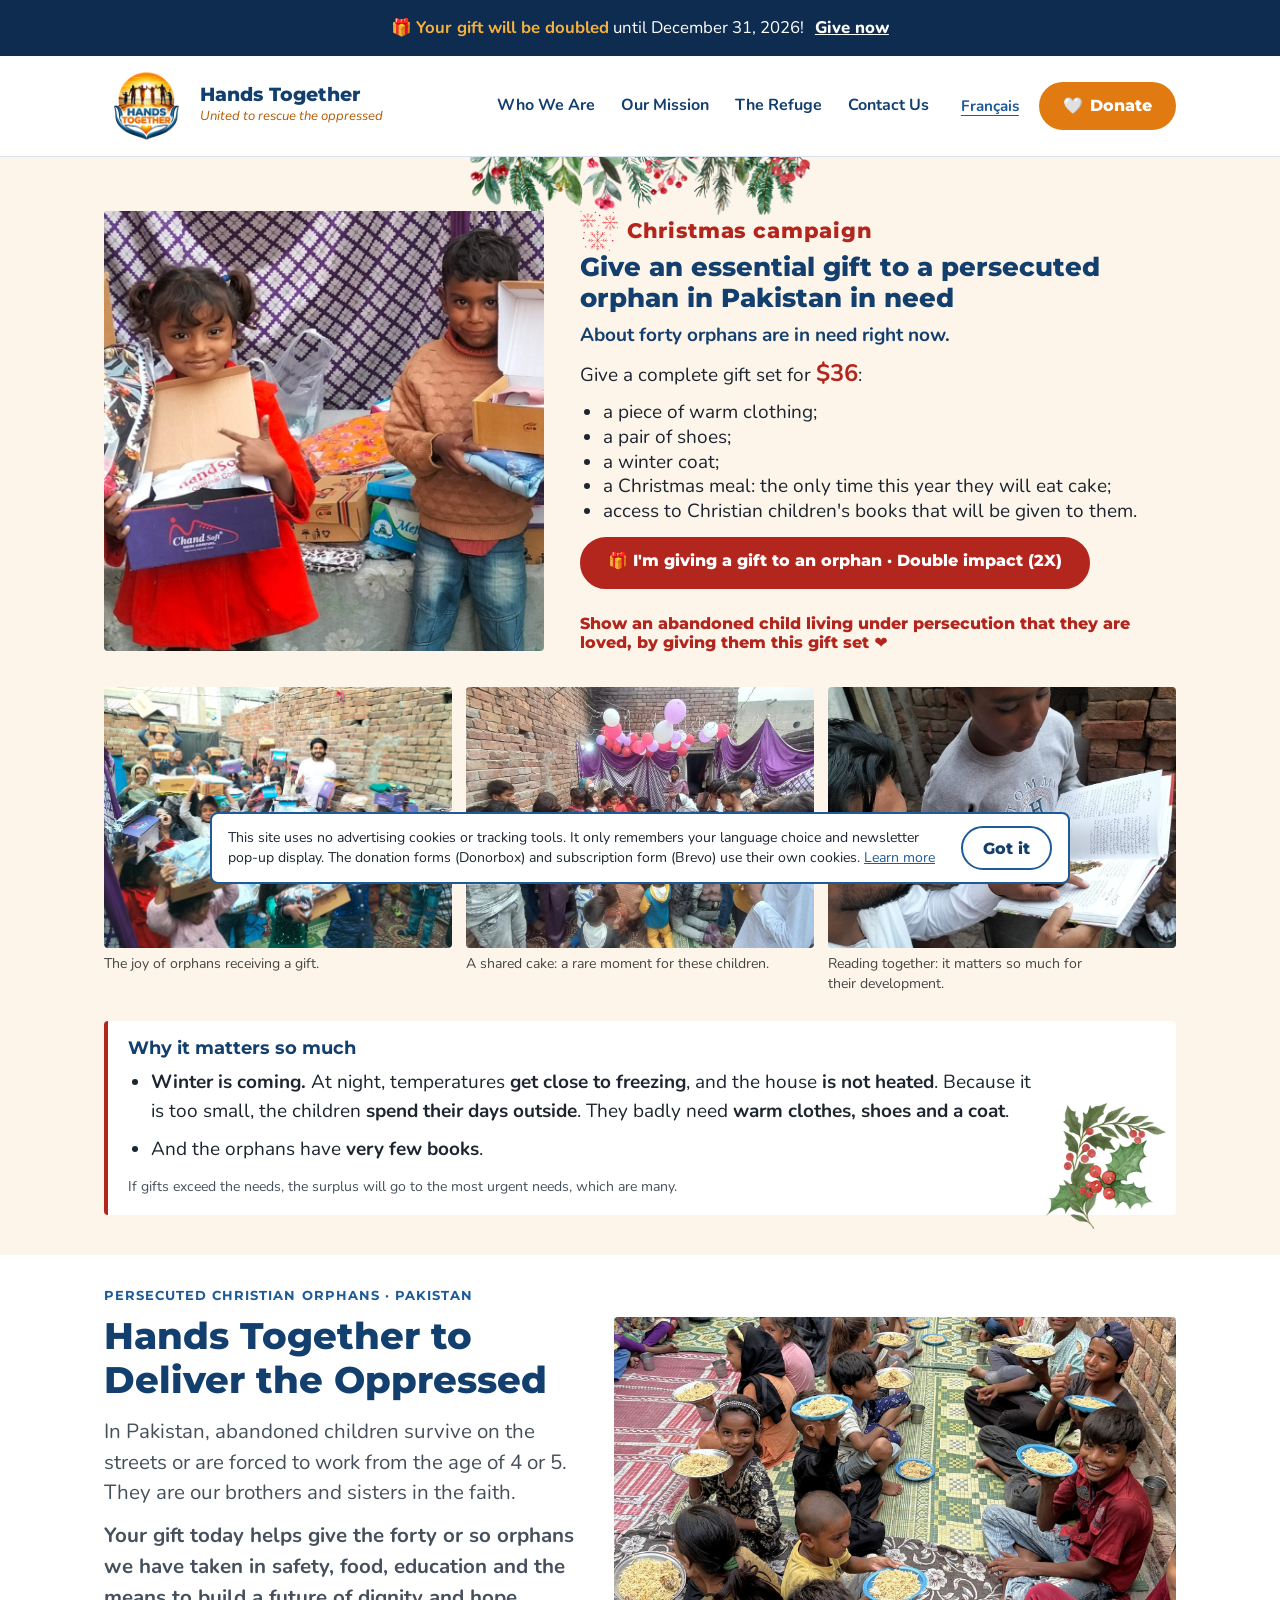
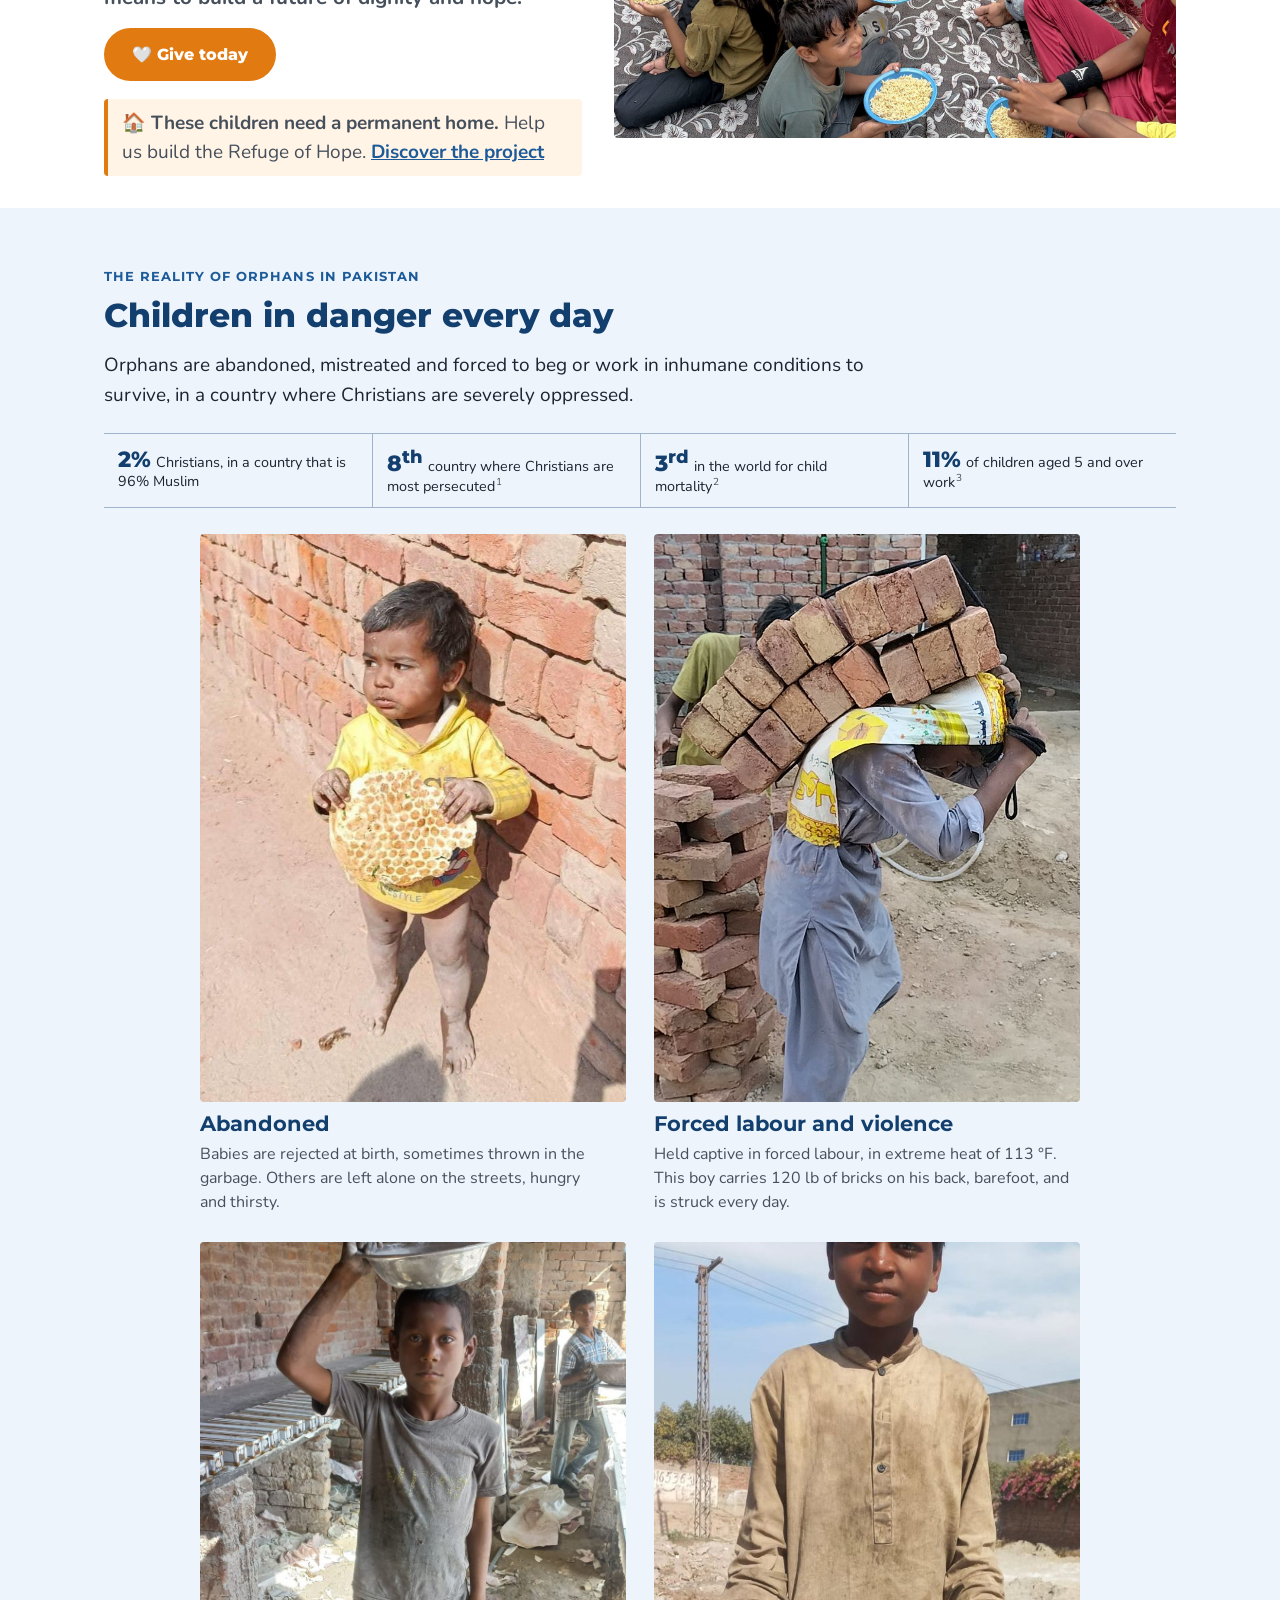
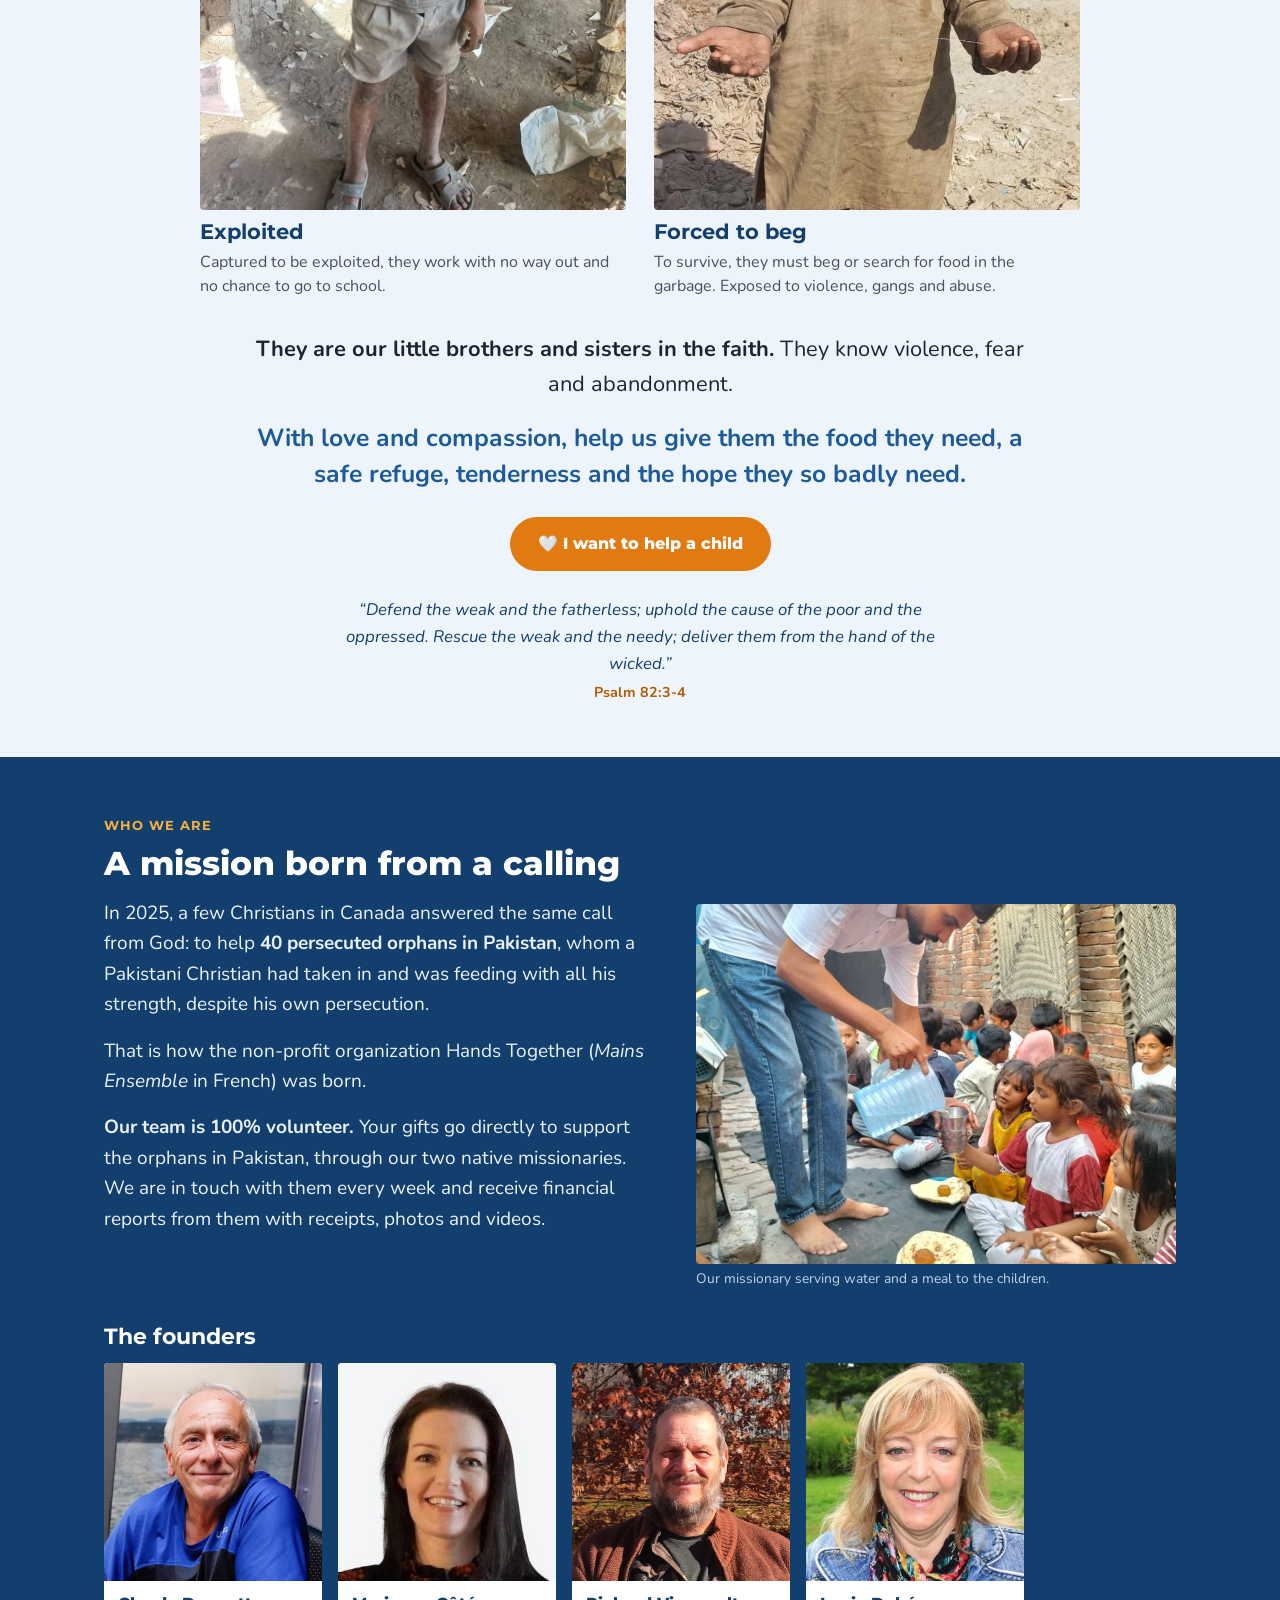
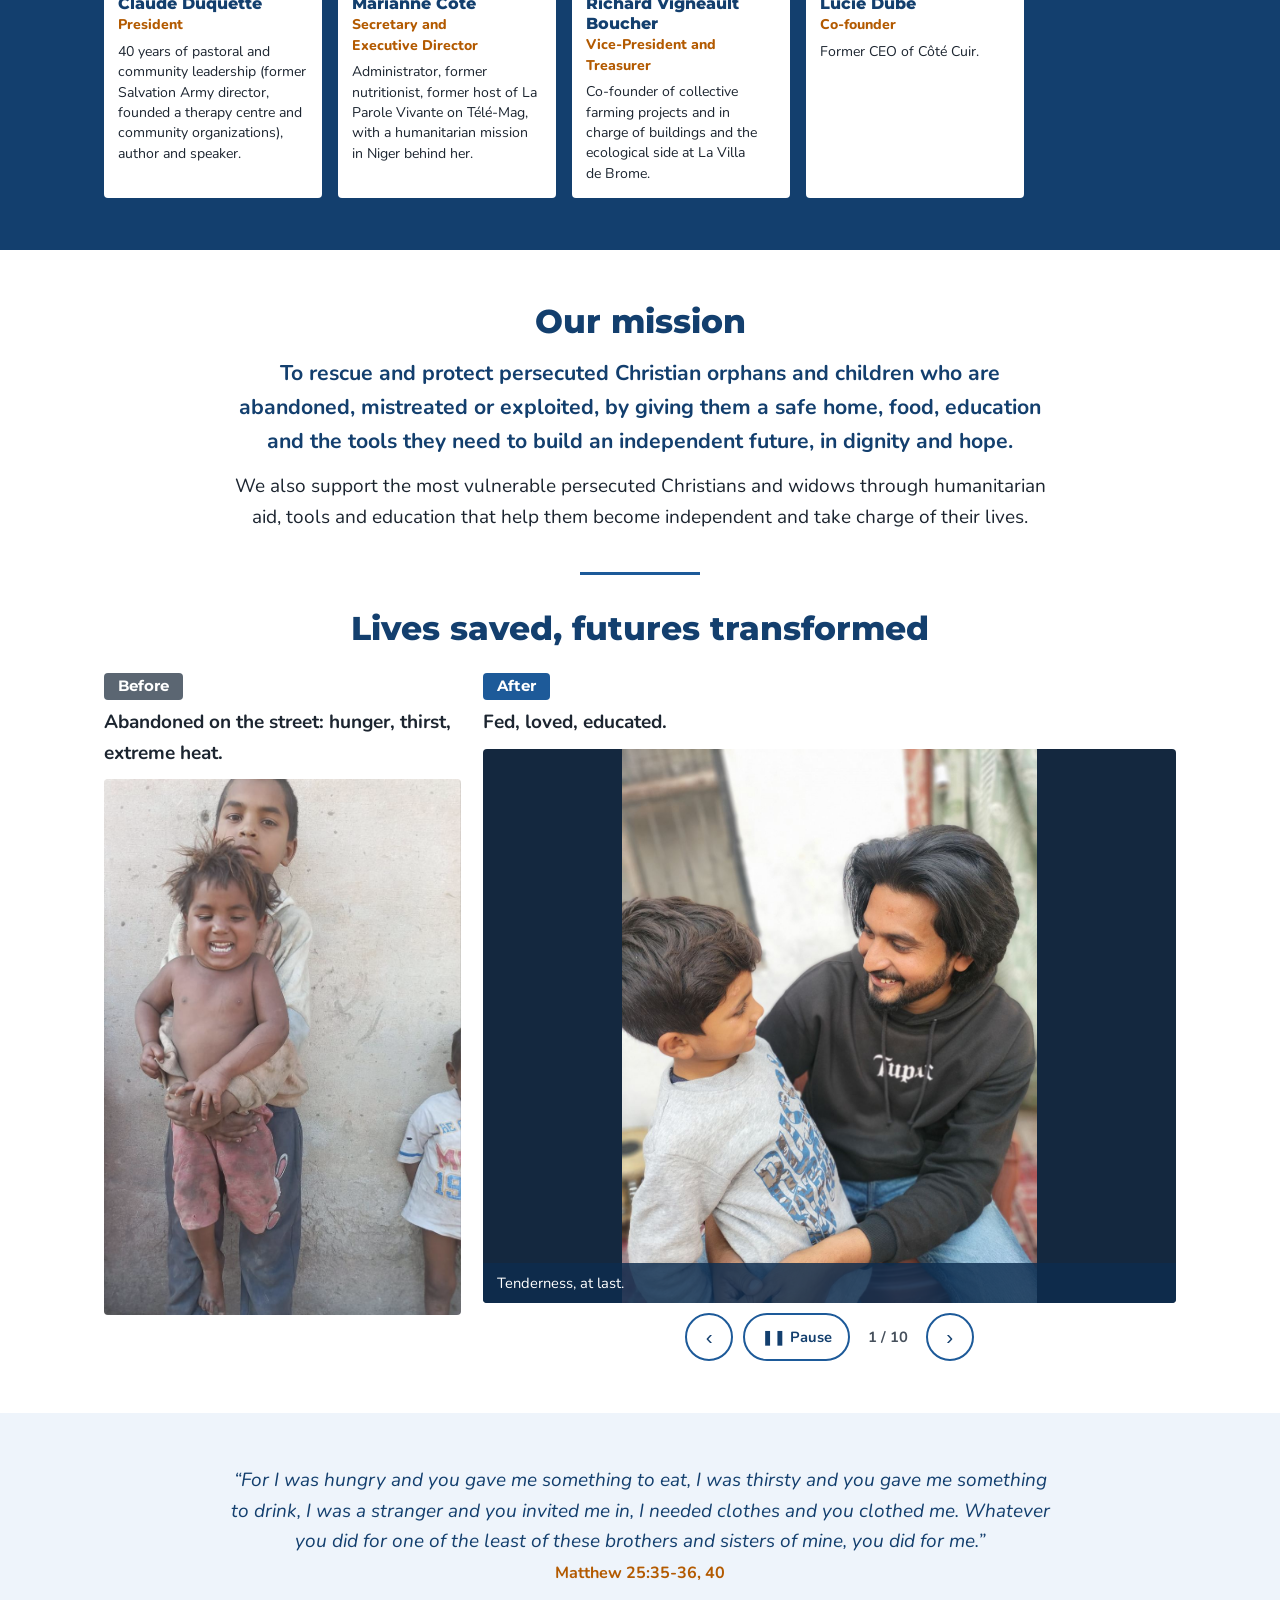
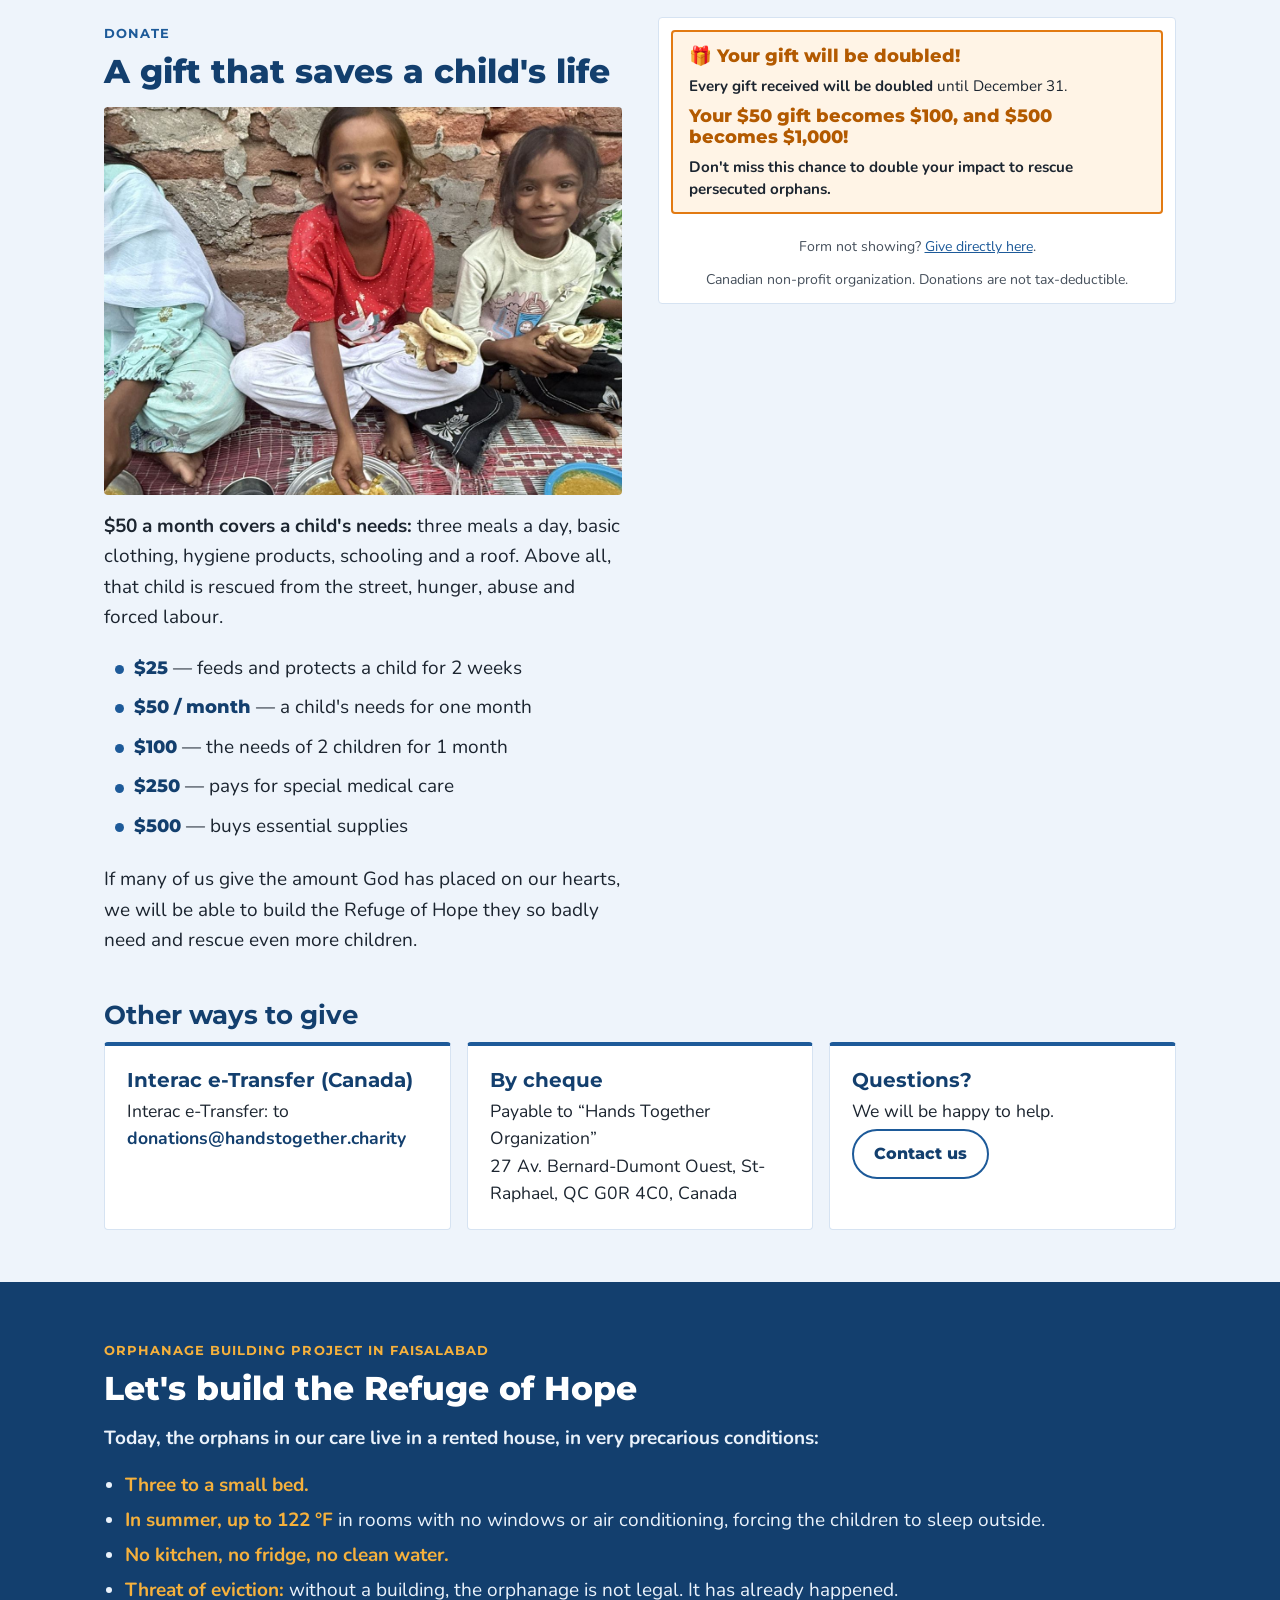
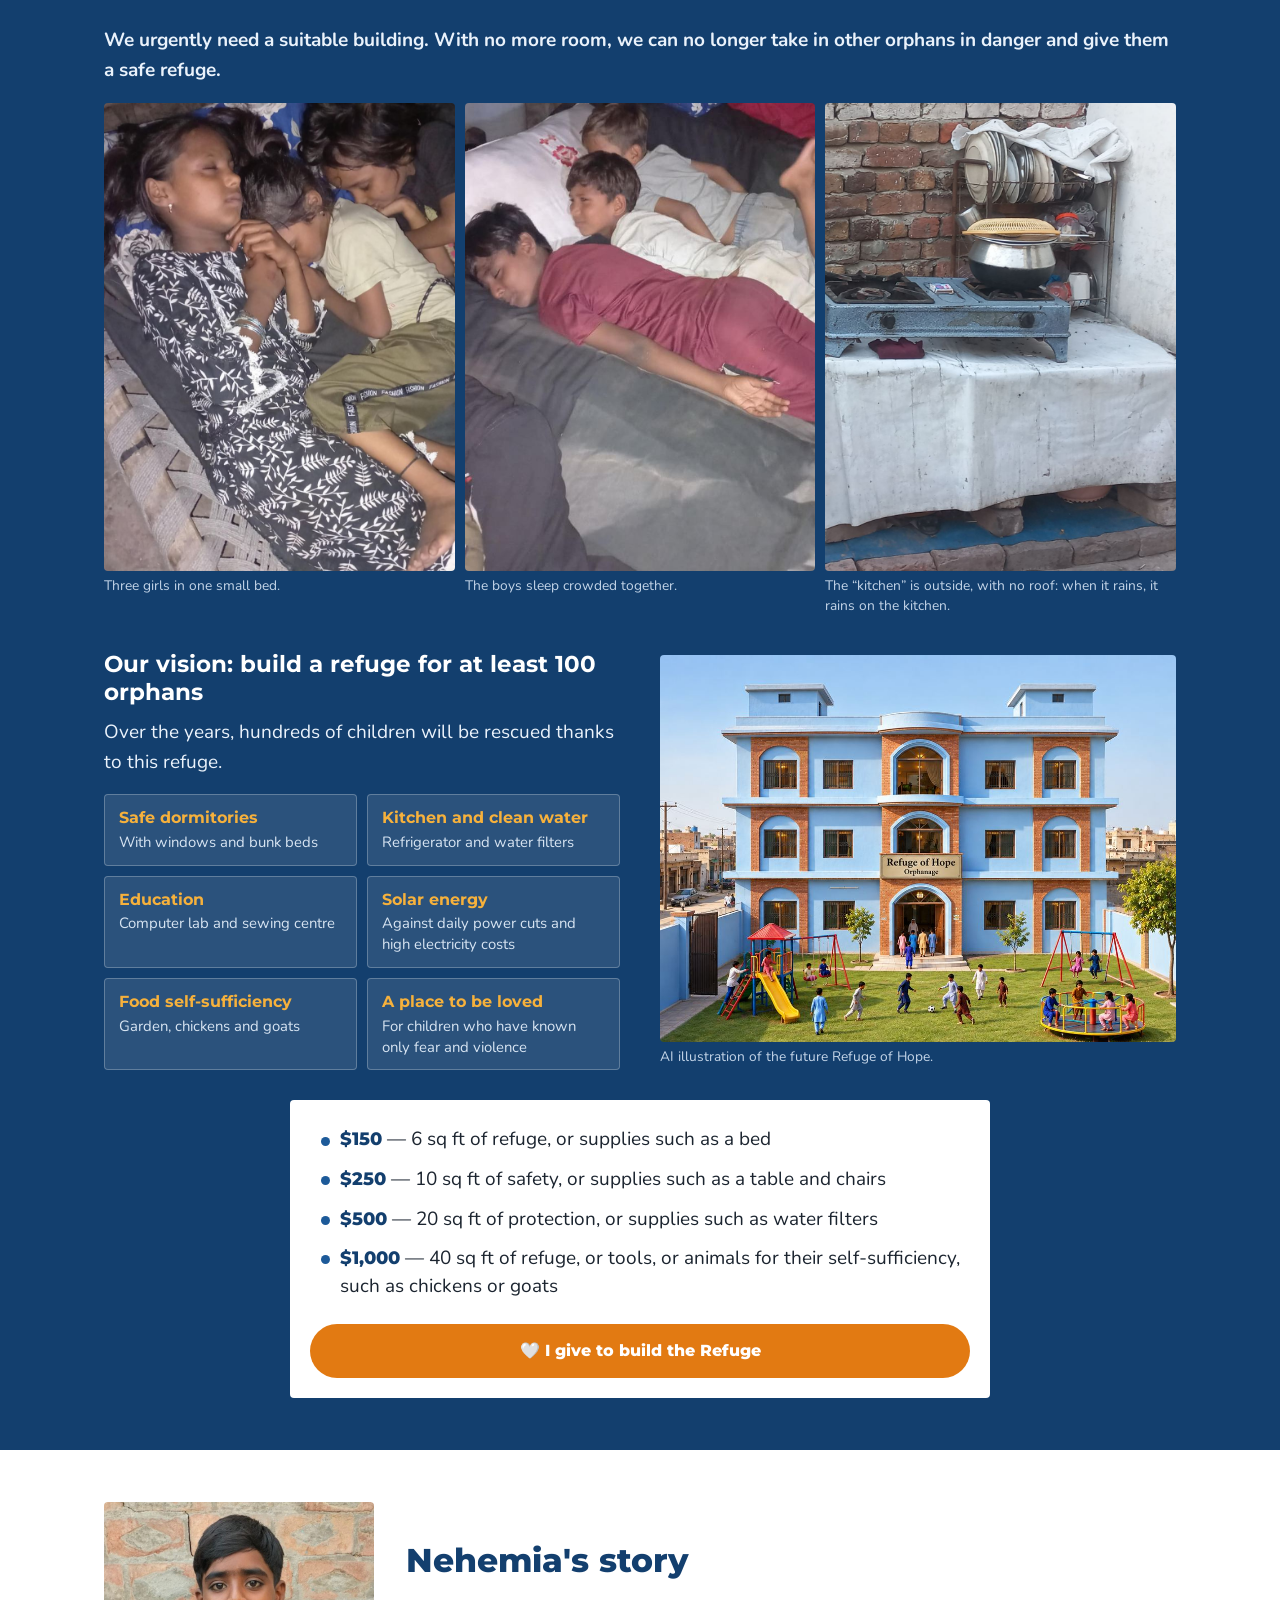
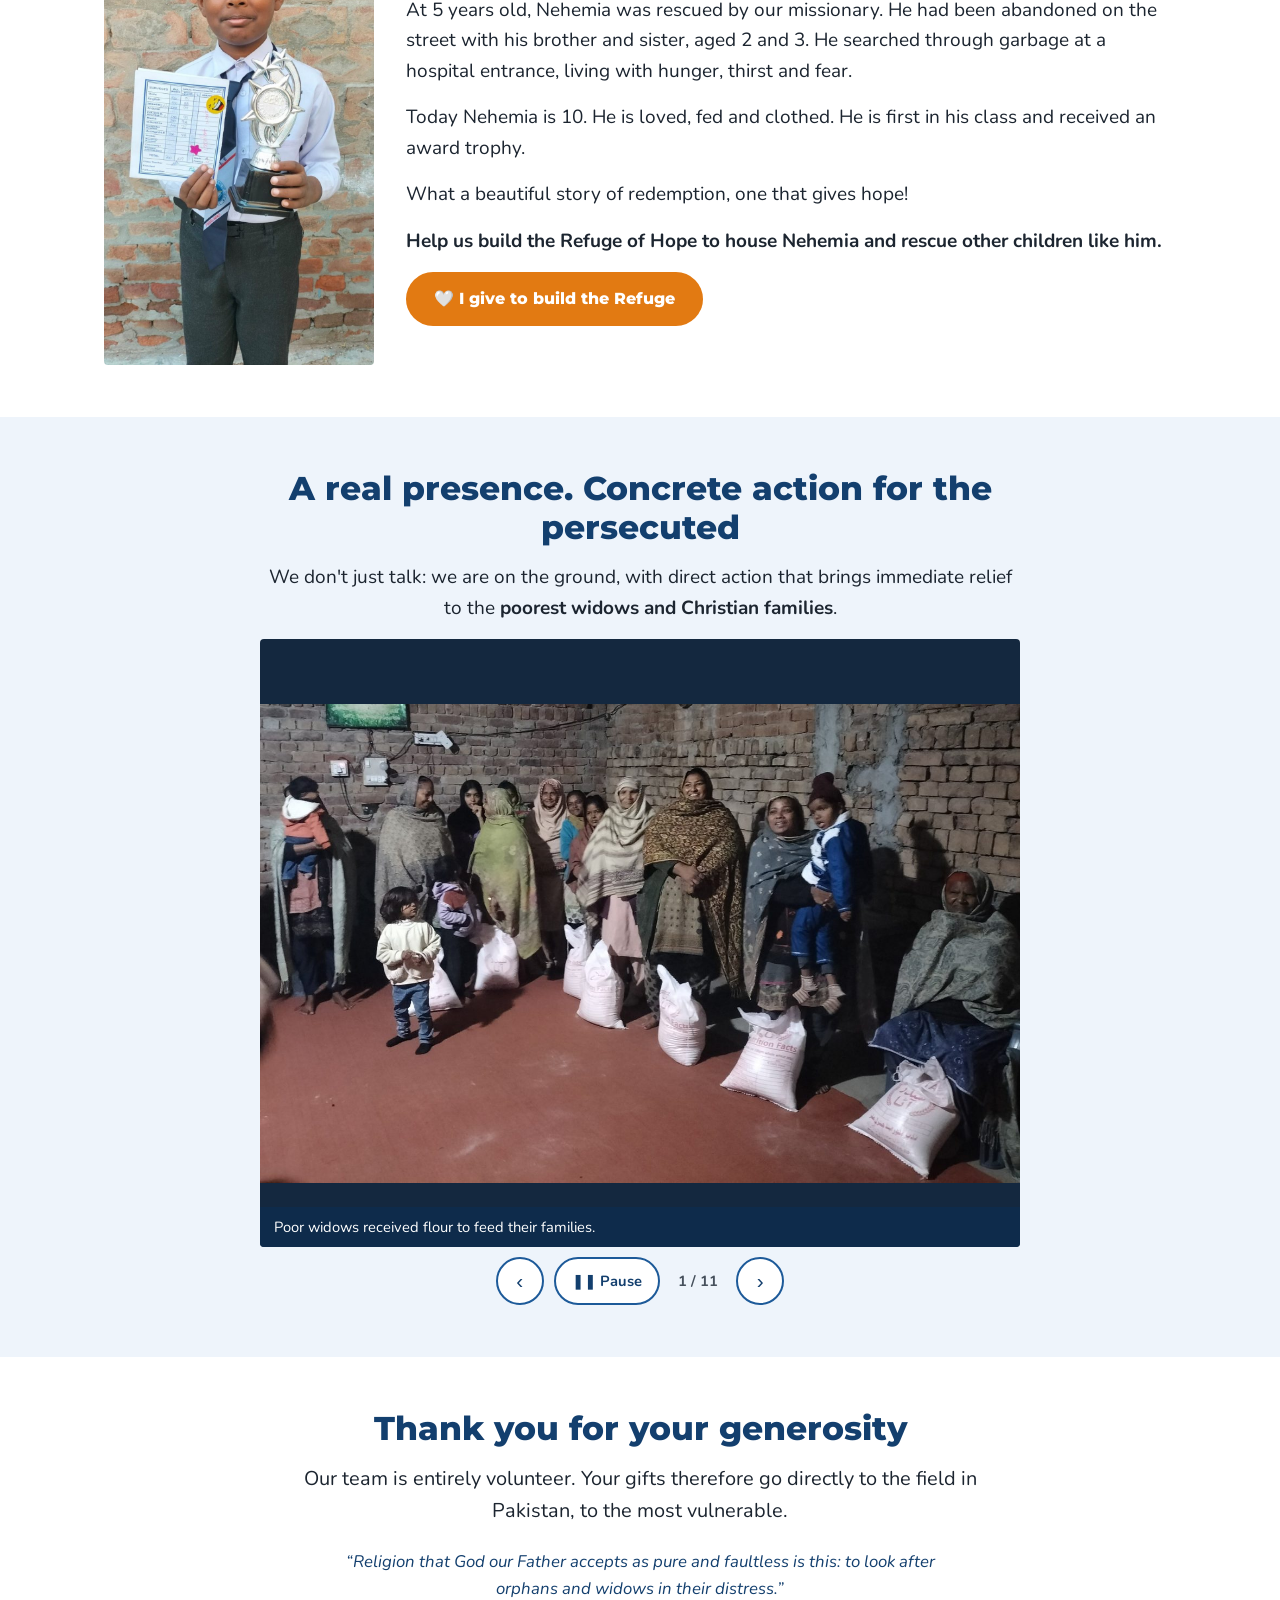
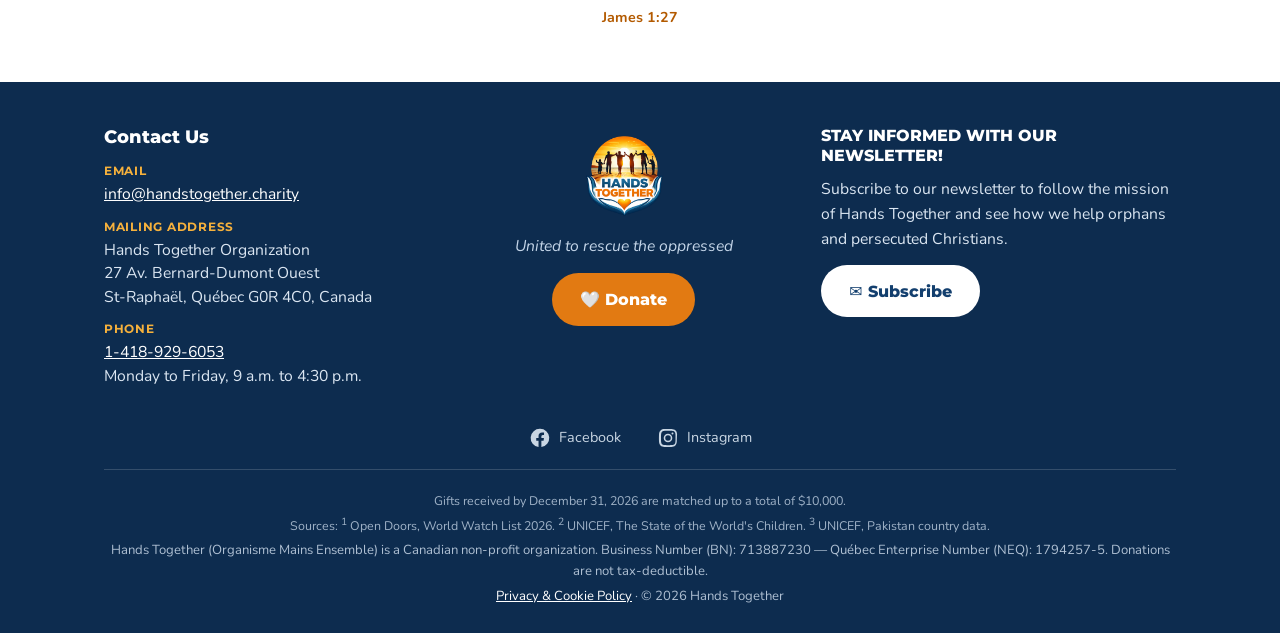
==== commit b82f6ce0: "Noël : orphelin du Pakistan; bouton propre sur mobile Co-Authored-By: Claude Opus 5.5 <noreply@anthr" ====
--- a/index.html
+++ b/index.html
@@ -76,7 +76,7 @@
       </figure>
       <div>
         <span class="eyebrow noel-eyebrow"><img class="noel-flakes" src="assets/img/noel-flocons.webp" alt="" aria-hidden="true" width="260" height="269"> Christmas campaign</span>
-        <h2>Give an essential gift to a persecuted orphan in need</h2>
+        <h2>Give an essential gift to a persecuted orphan in Pakistan in need</h2>
         <p class="noel-count">About forty orphans are in need right now.</p>
         <p>Give a complete gift set for <strong class="noel-price">$36</strong>:</p>
         <ul class="noel-list">
@@ -87,7 +87,7 @@
           <li>access to Christian children's books that will be given to them.</li>
         </ul>
         <div class="noel-cta">
-          <a class="btn btn-donate btn-noel" href="#formulaire-don">🎁 I'm giving a gift to an orphan <span class="btn-2x">· Double impact (2X)</span></a>
+          <a class="btn btn-donate btn-noel" href="#formulaire-don">🎁 I'm giving a gift to an orphan <span class="btn-2x"><span class="btn-dot">· </span>Double impact (2X)</span></a>
         </div>
         <p class="noel-punch">Show an abandoned child living under persecution that they are loved, by giving them this gift set ❤️</p>
       </div>
--- a/assets/style.css
+++ b/assets/style.css
@@ -497,3 +497,15 @@
   .header-donate{padding:8px 12px;font-size:.88rem}
 }
 @media (max-width:400px){.header-donate .hd-heart{display:none}}
+/* Bouton de Noël : texte sur une ou deux lignes propres */
+.btn-noel{display:inline-block;line-height:1.3}
+@media (max-width:640px){
+  .noel-cta{display:block}
+  .noel .btn-noel{display:block;width:100%;padding:12px 18px;font-size:1rem}
+  .btn-2x{display:block;font-size:.92em;margin-top:2px}
+}
+@media (max-width:640px){
+  .noel .btn-noel{font-size:.95rem;padding:12px 14px}
+  .btn-dot{display:none}
+  .btn-2x{color:#ffe0b3}
+}
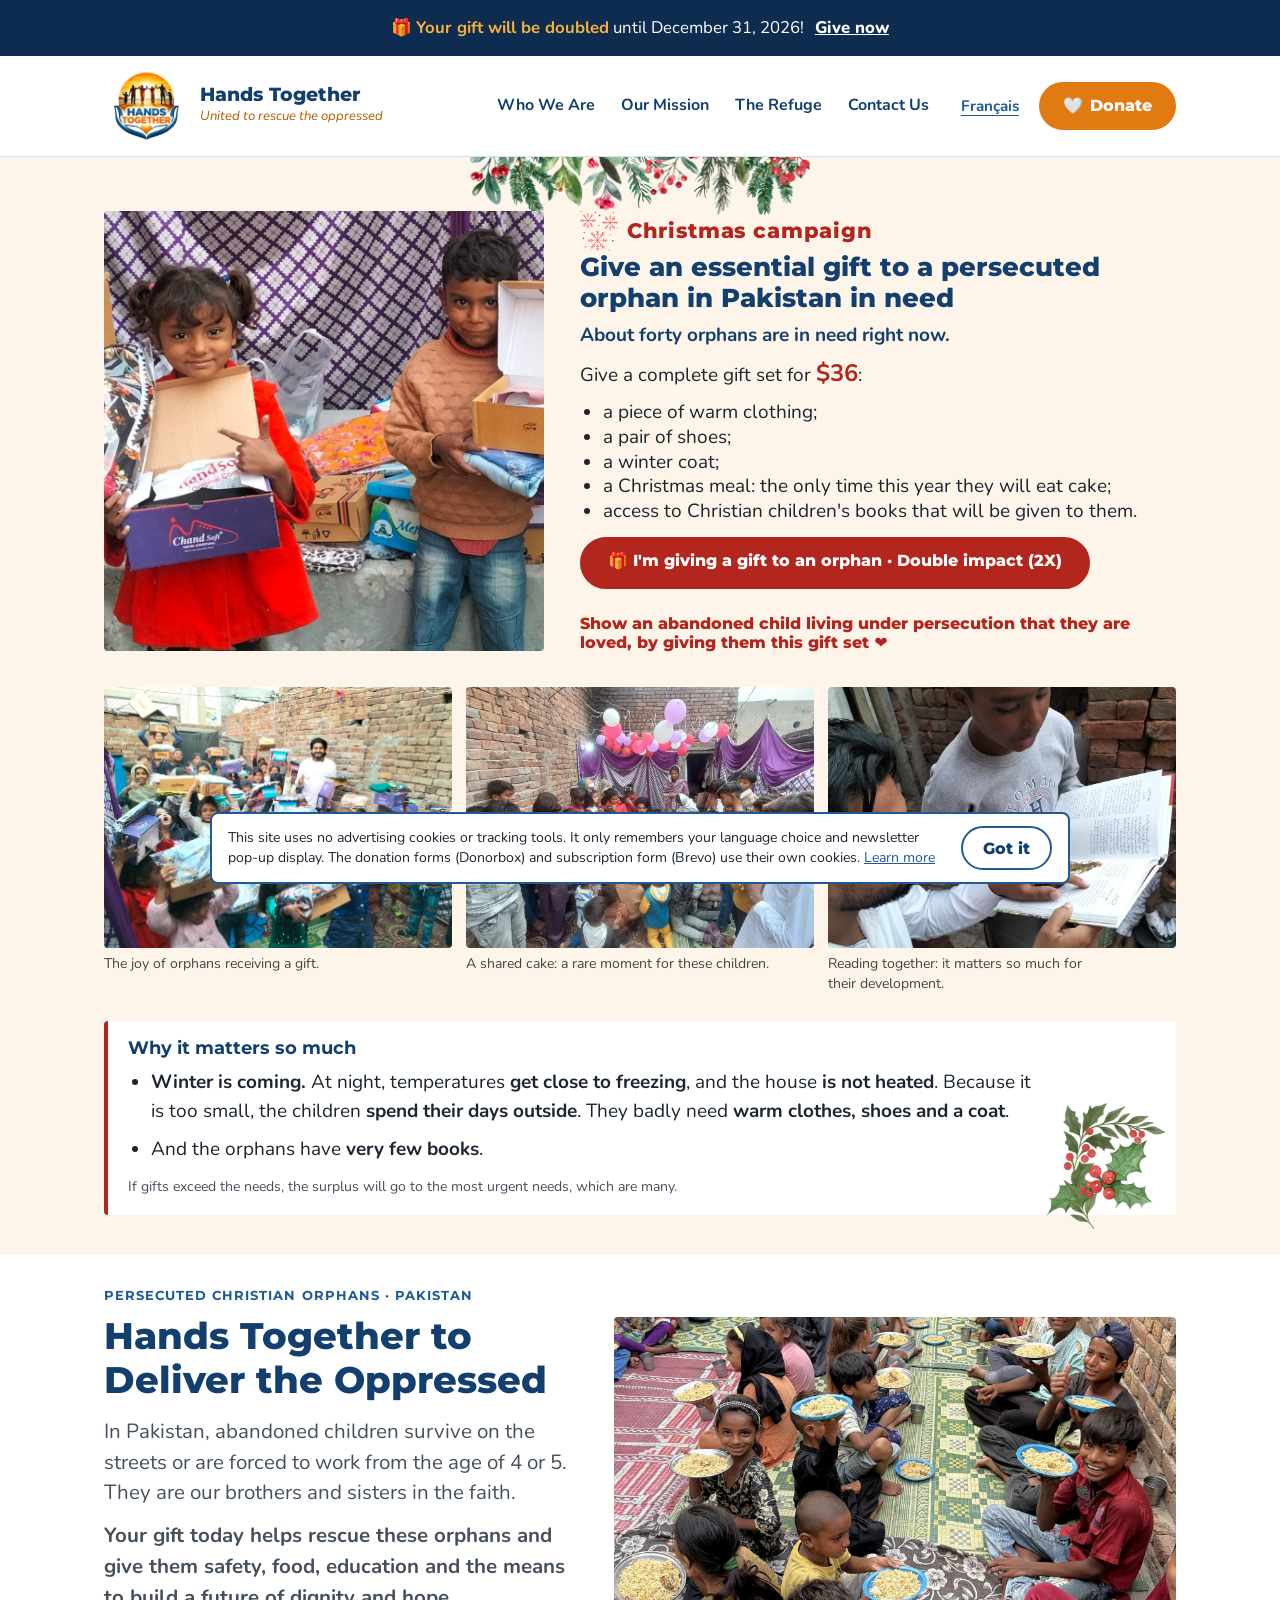
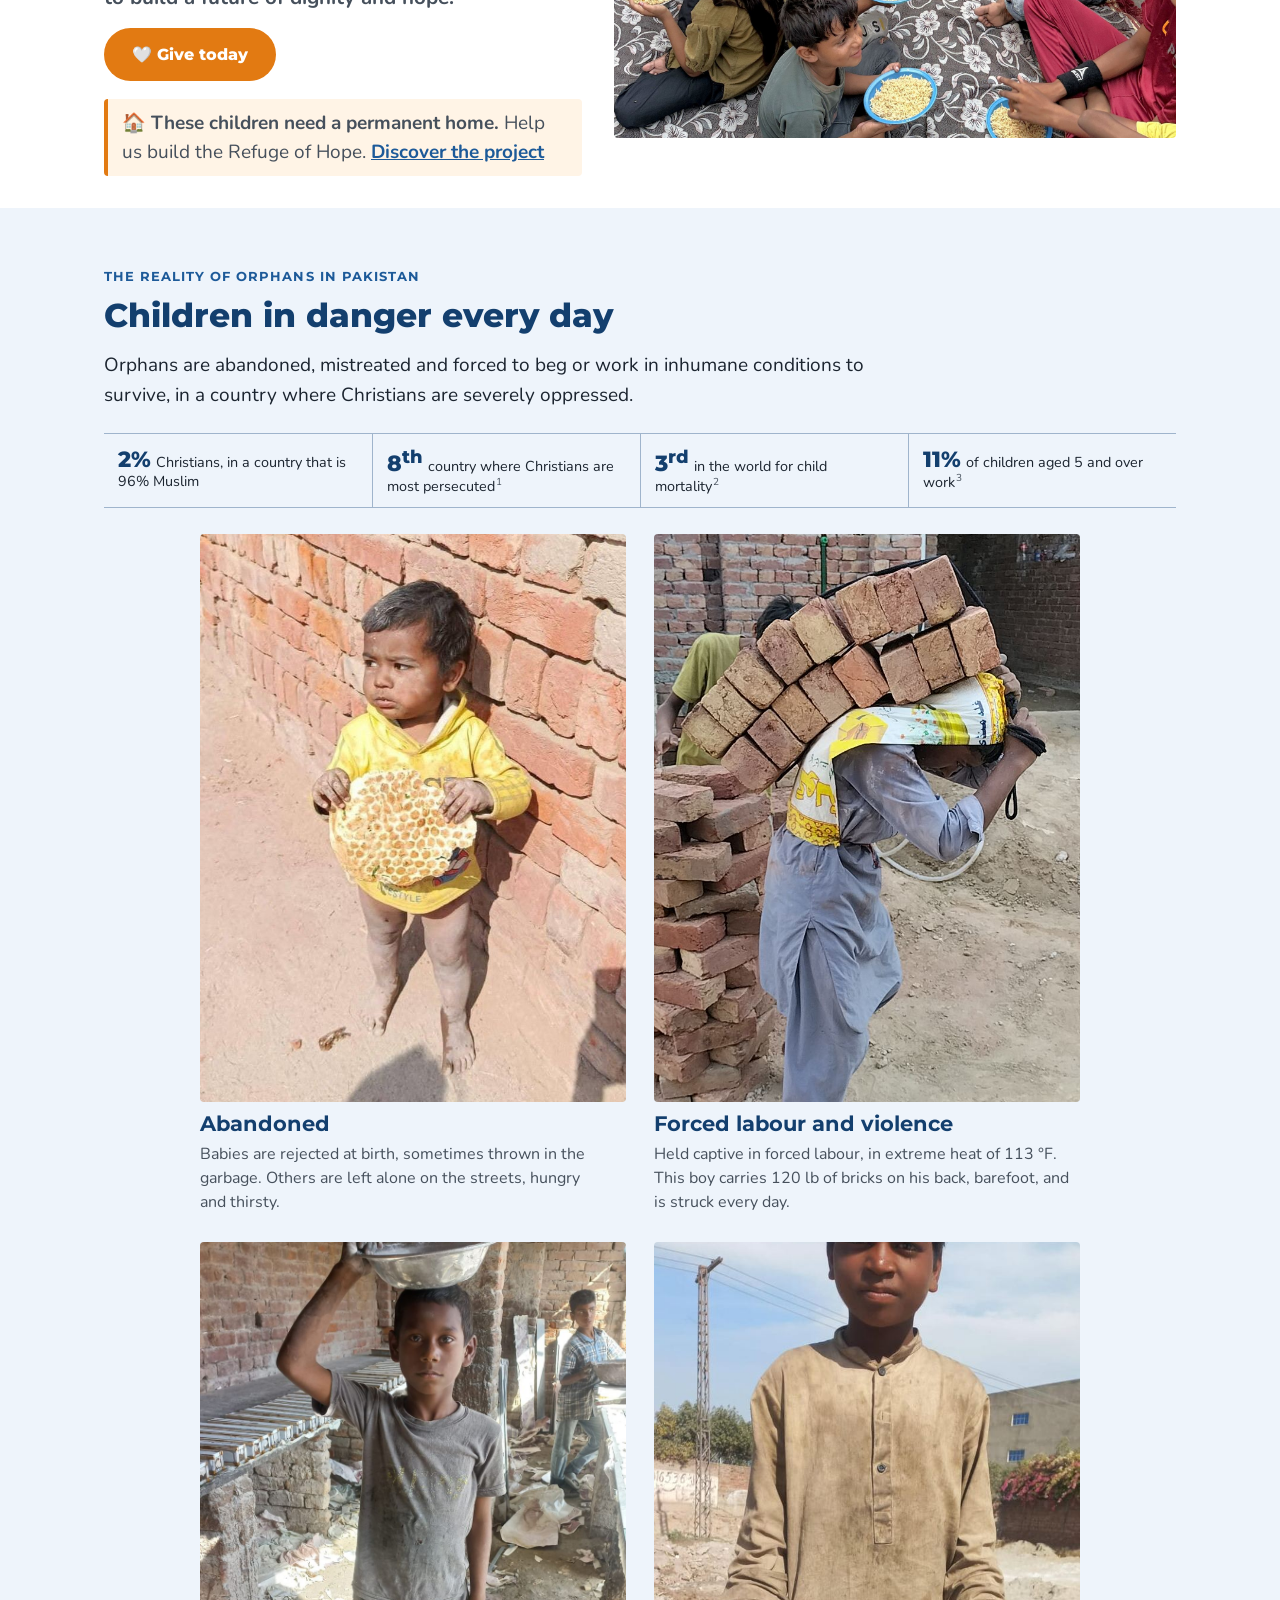
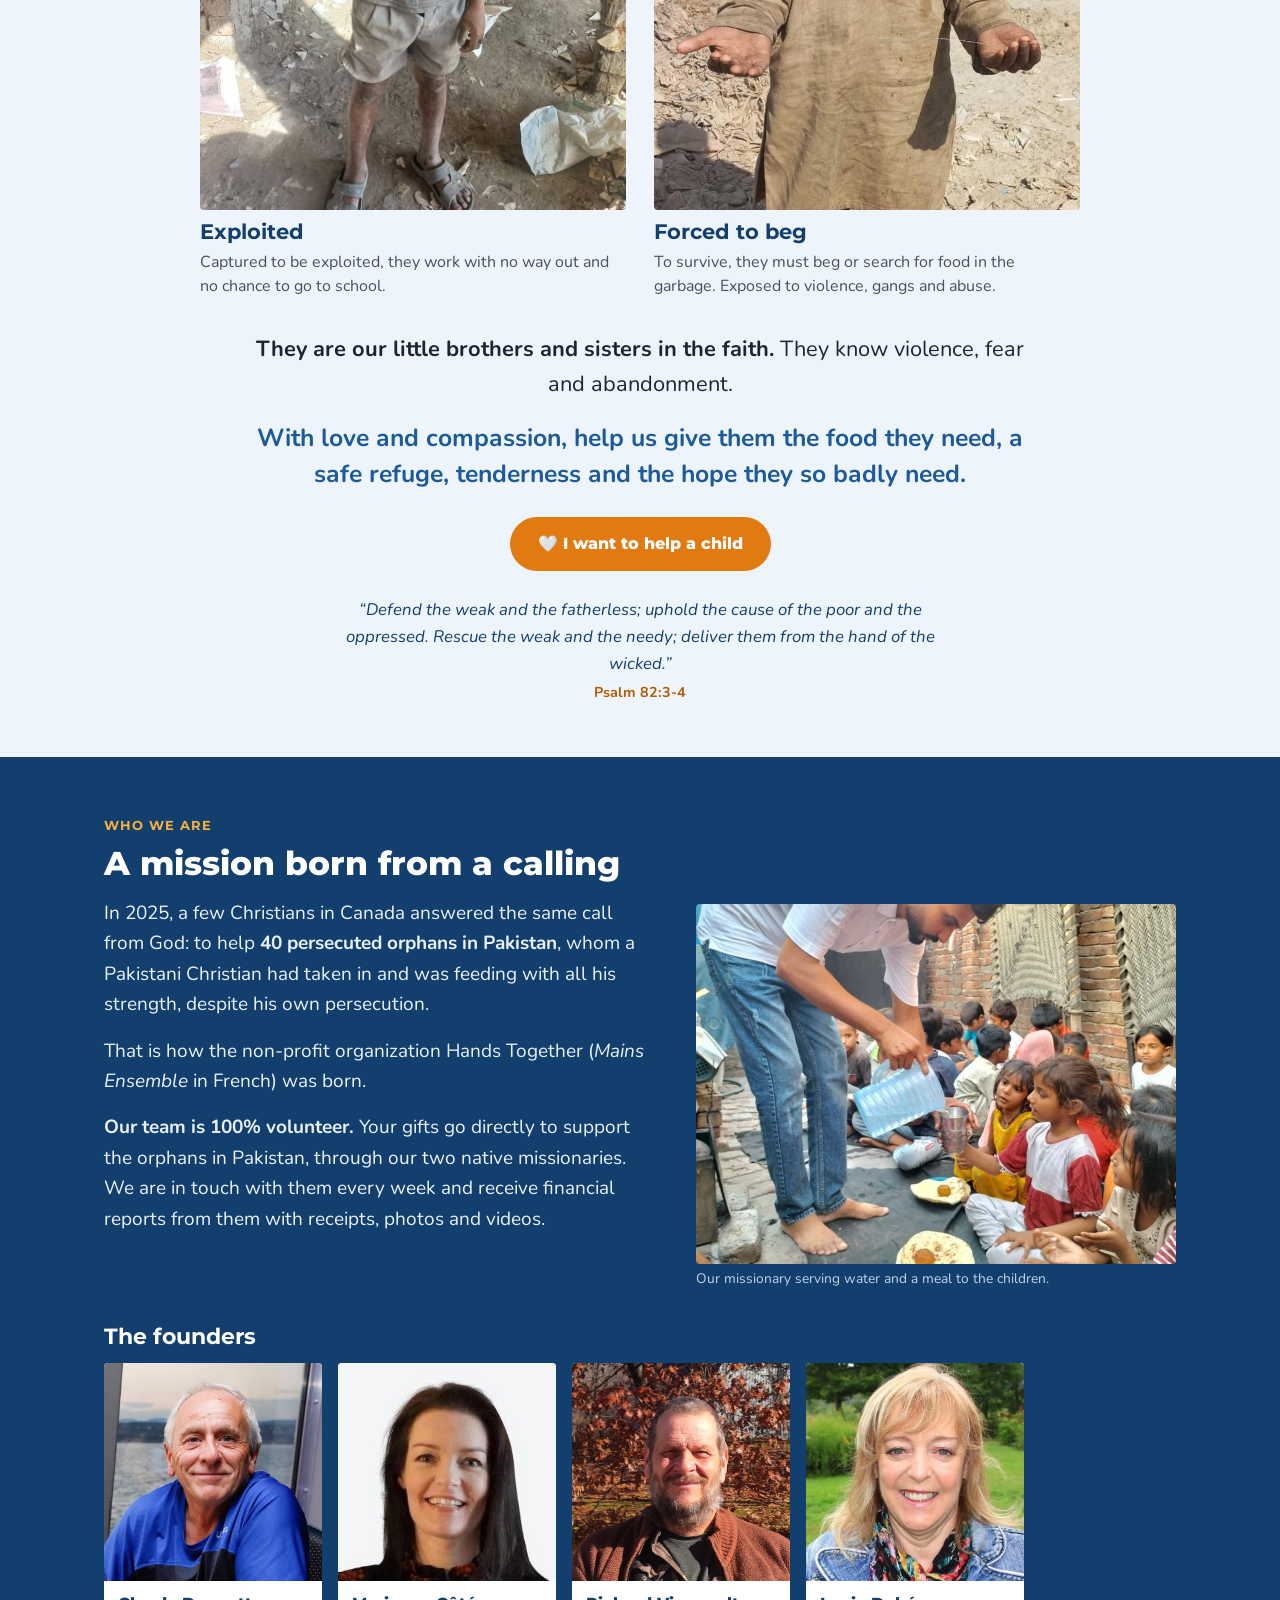
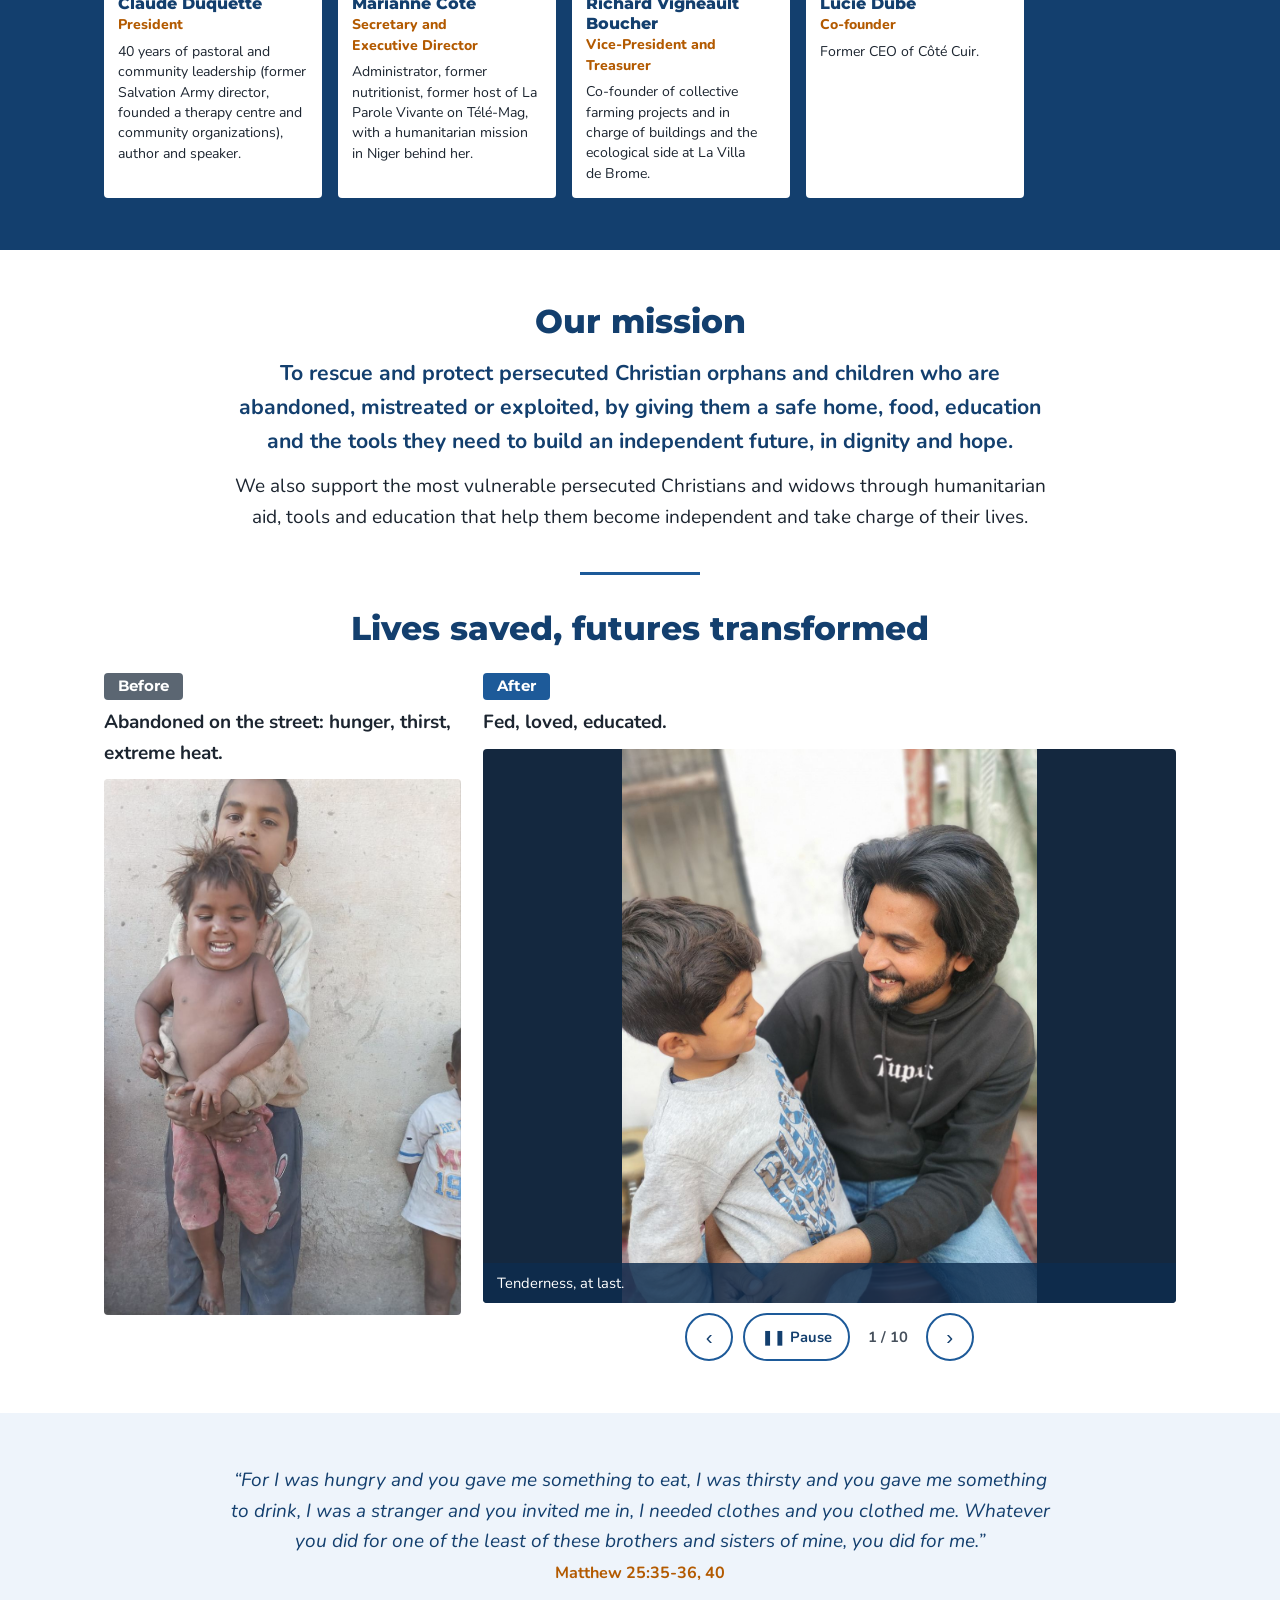
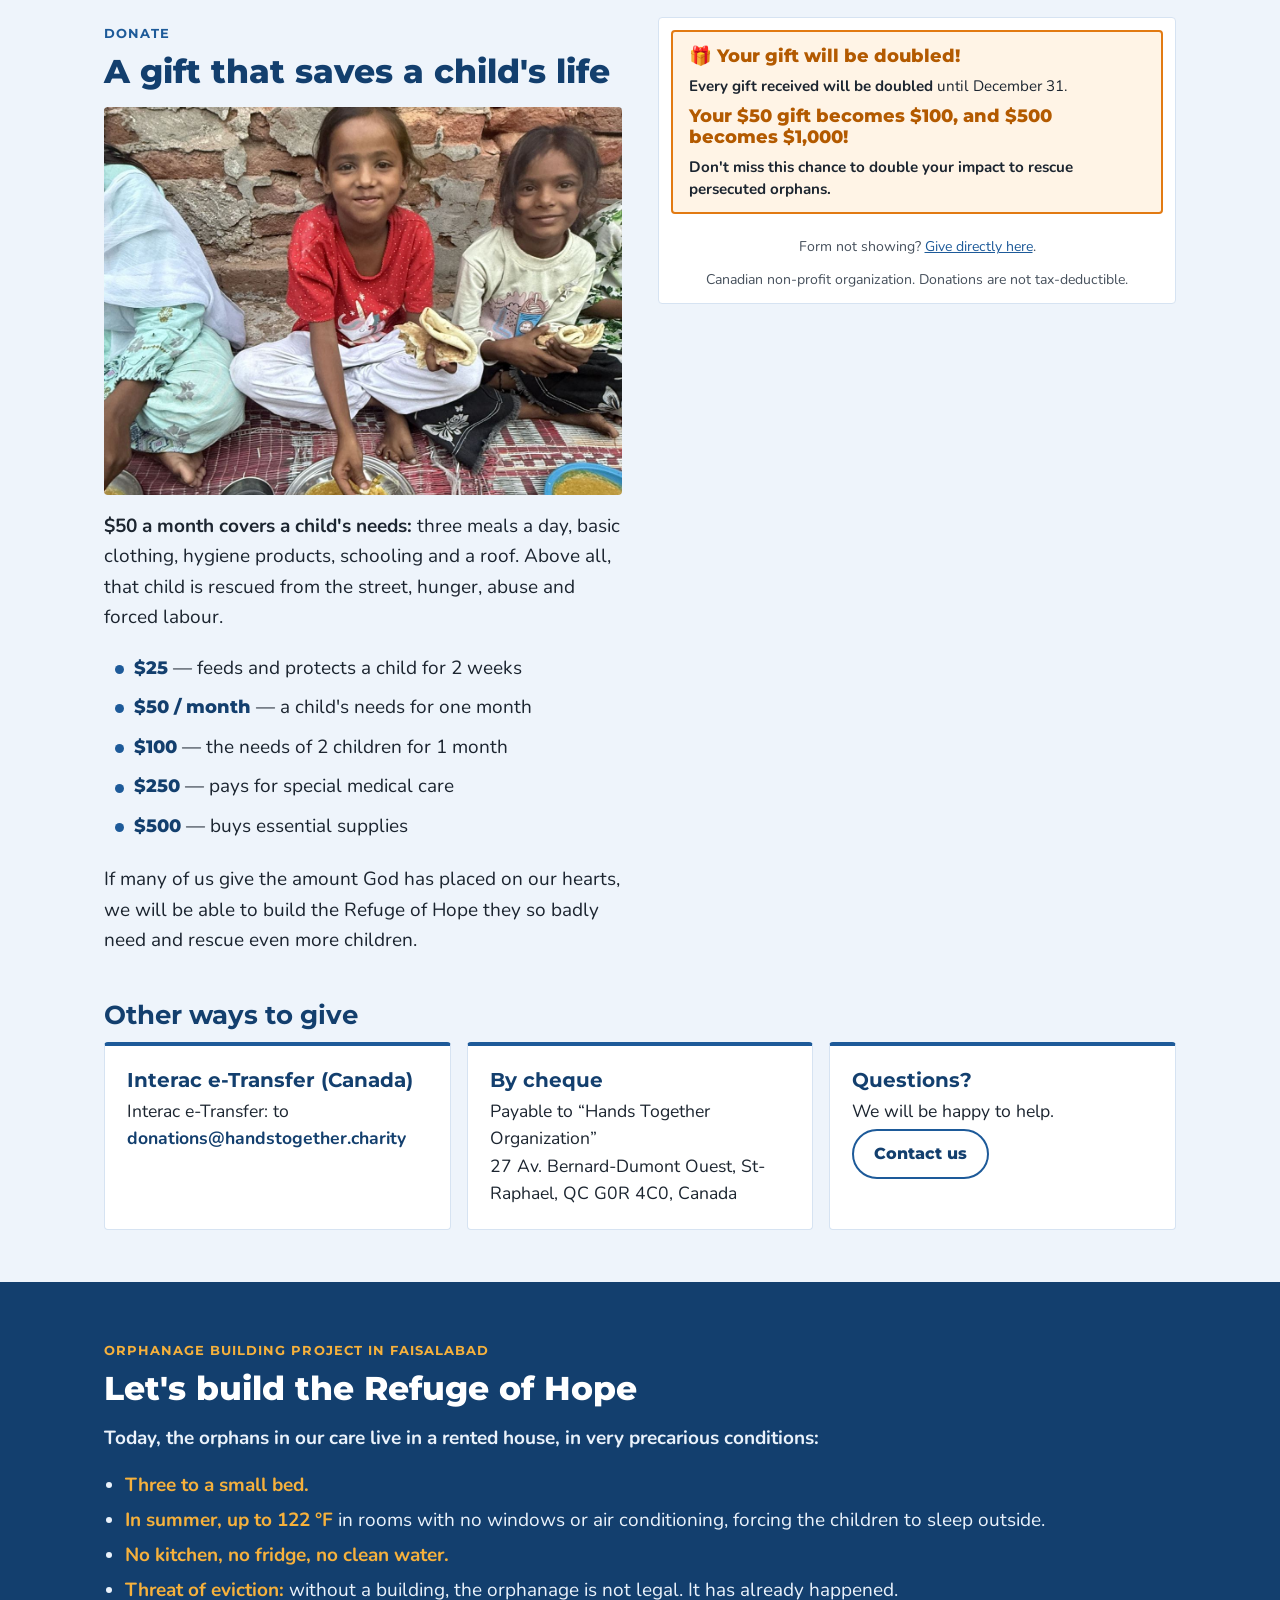
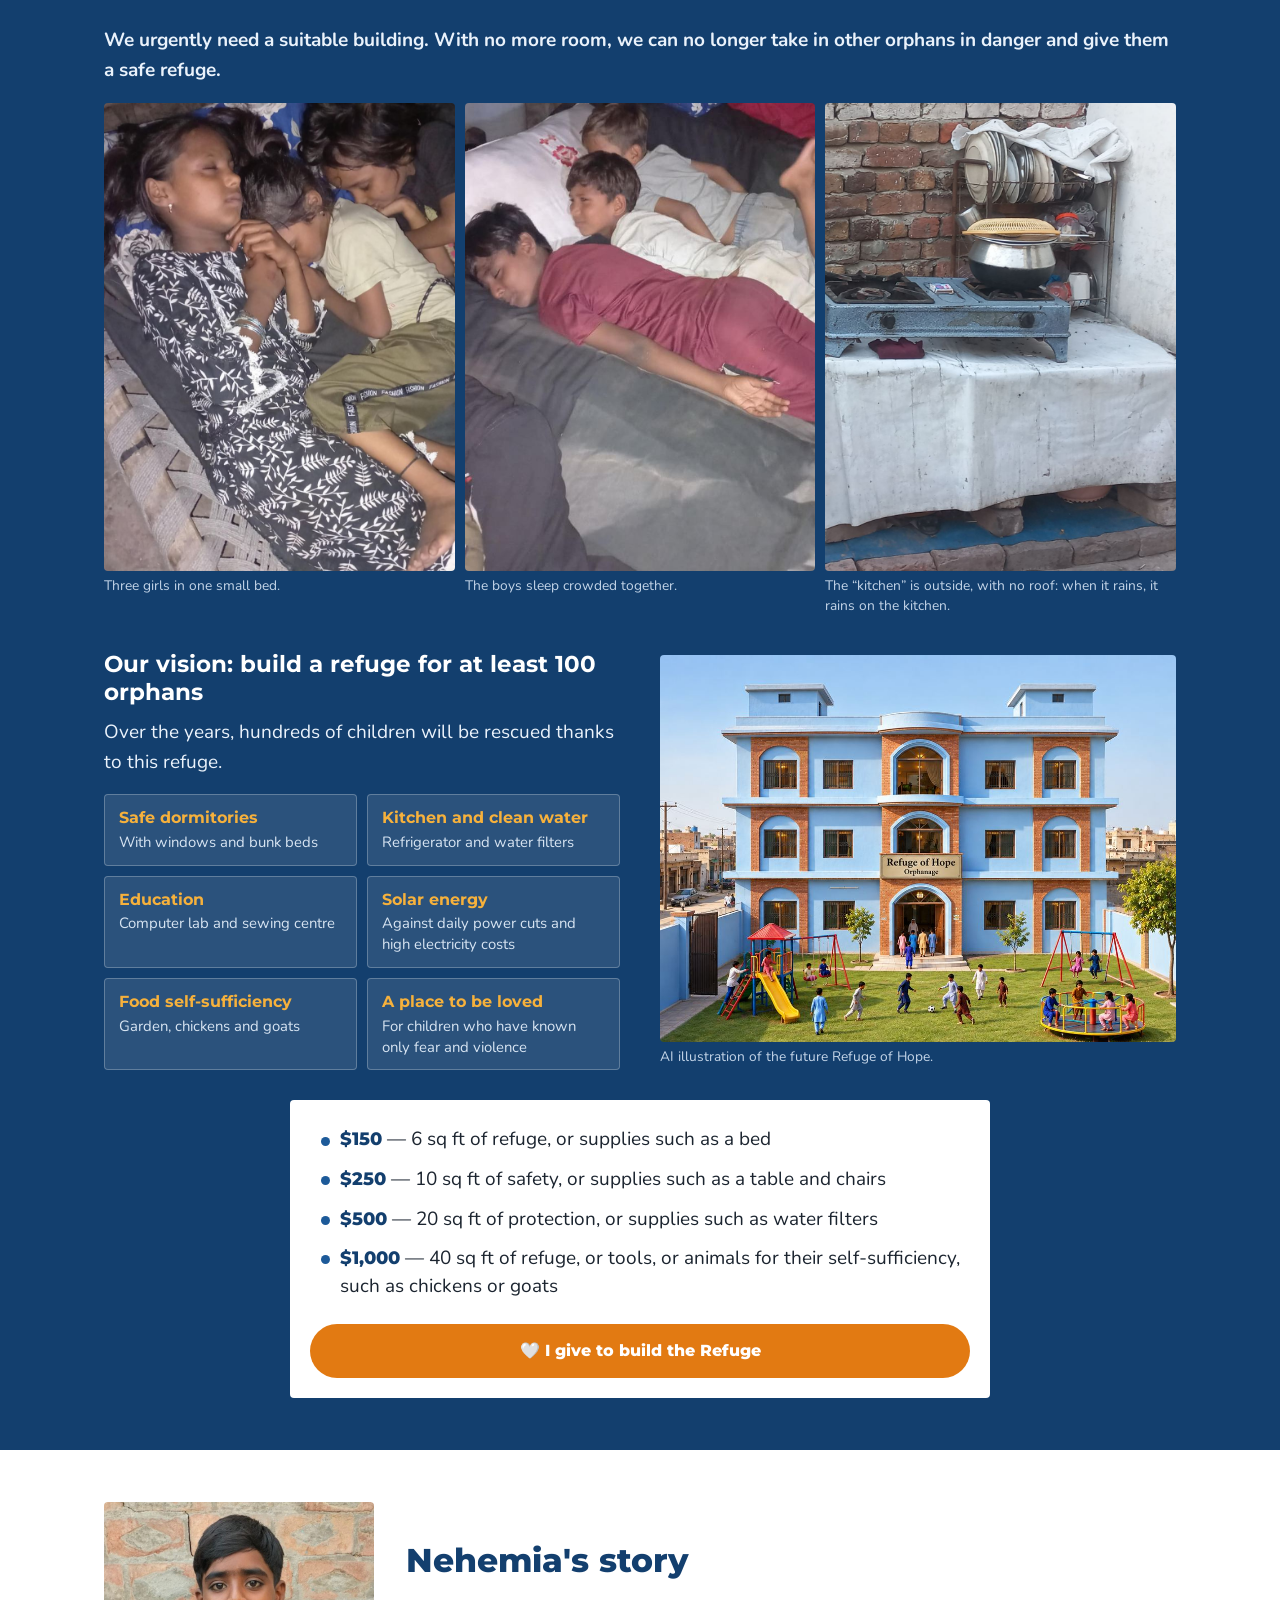
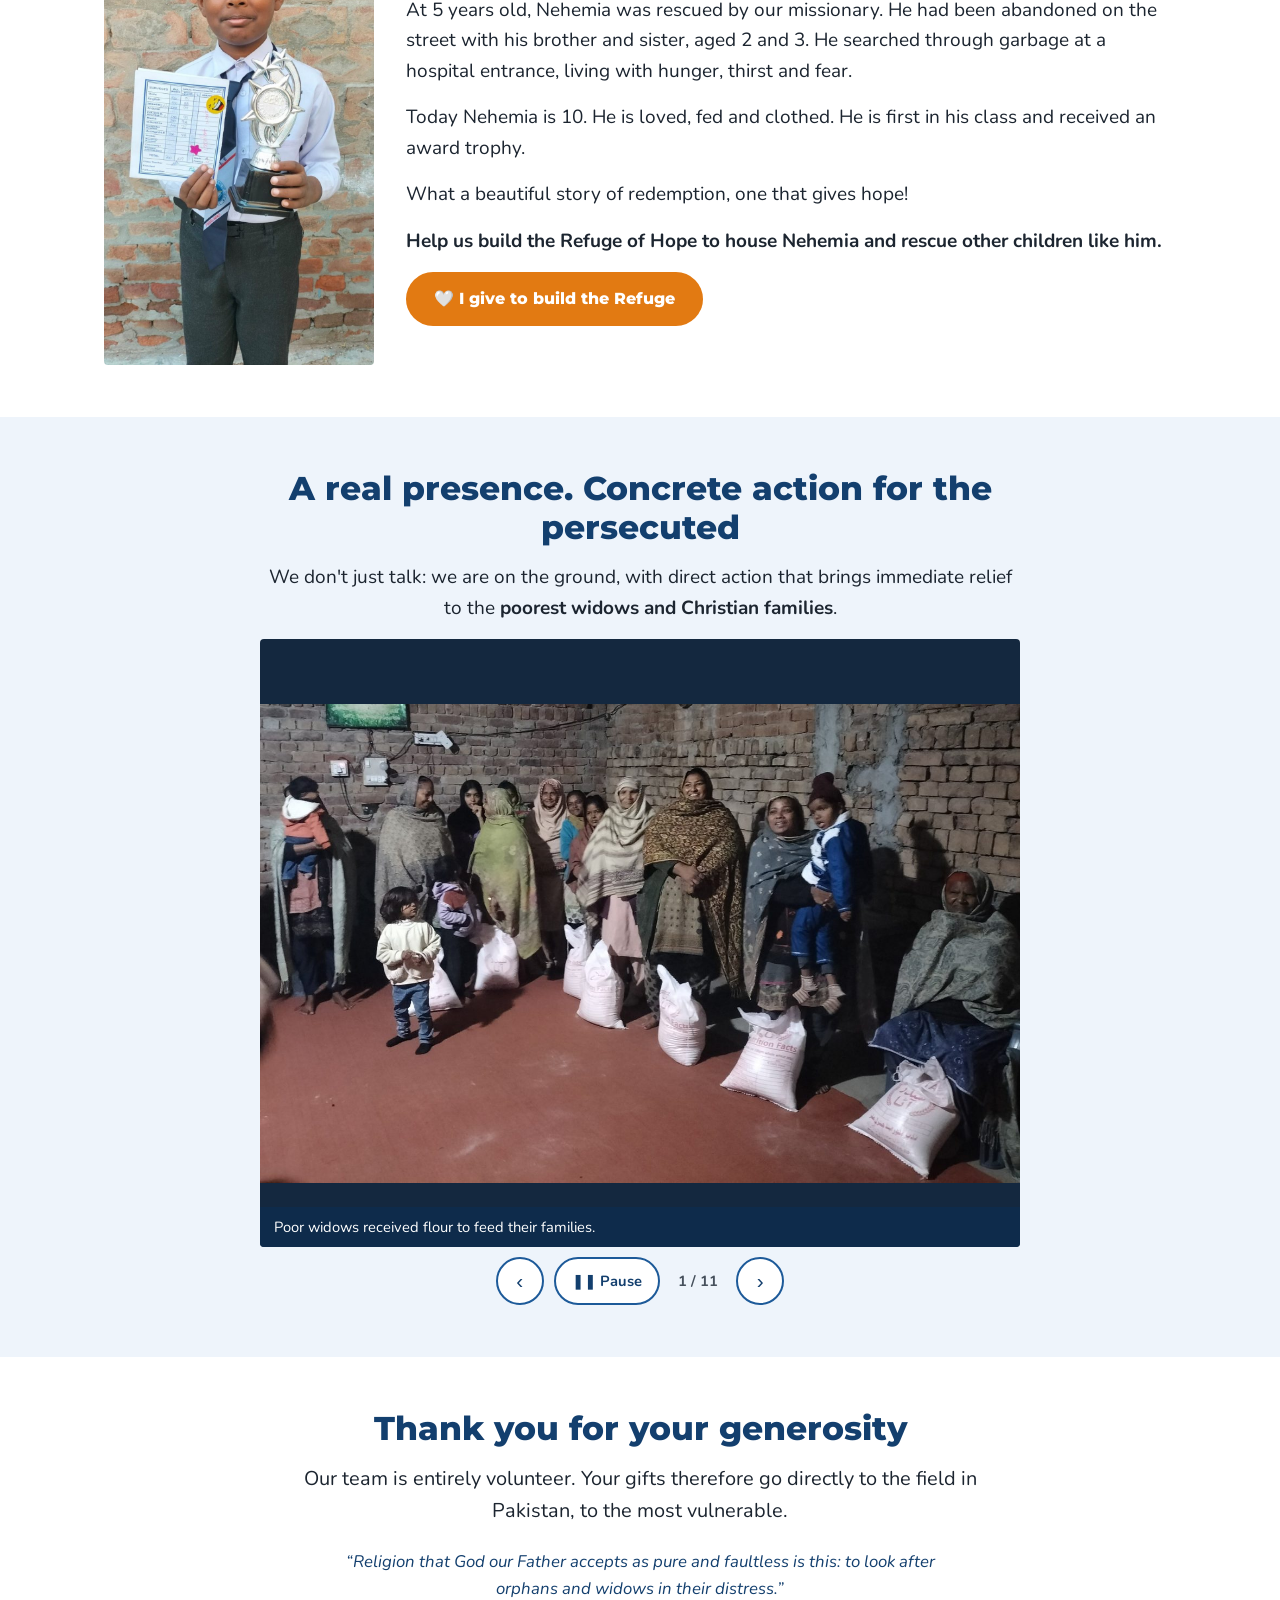
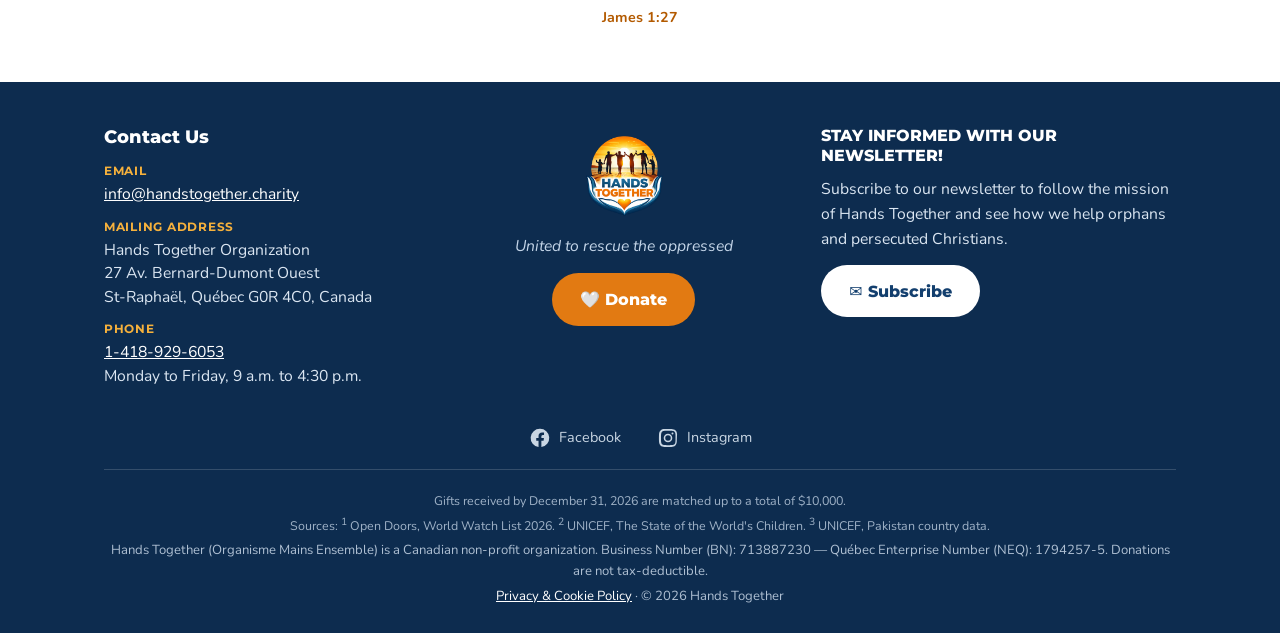
==== commit e4d37681: "Hero: phrase corrigée (secourir ces orphelins) Co-Authored-By: Claude Opus 5.5 <noreply@anthropic.co" ====
--- a/index.html
+++ b/index.html
@@ -117,7 +117,7 @@
       <span class="eyebrow">Persecuted Christian orphans · Pakistan</span>
       <h1>Hands Together to Deliver the Oppressed</h1>
       <p>In Pakistan, abandoned children survive on the streets or are forced to work from the age of 4 or 5. They are our brothers and sisters in the faith.</p>
-      <p><strong>Your gift today helps give the forty or so orphans we have taken in safety, food, education and the means to build a future of dignity and hope.</strong></p>
+      <p><strong>Your gift today helps rescue these orphans and give them safety, food, education and the means to build a future of dignity and hope.</strong></p>
       <div class="btn-row">
         <a class="btn btn-donate" href="#formulaire-don">🤍 Give today</a>
       </div>
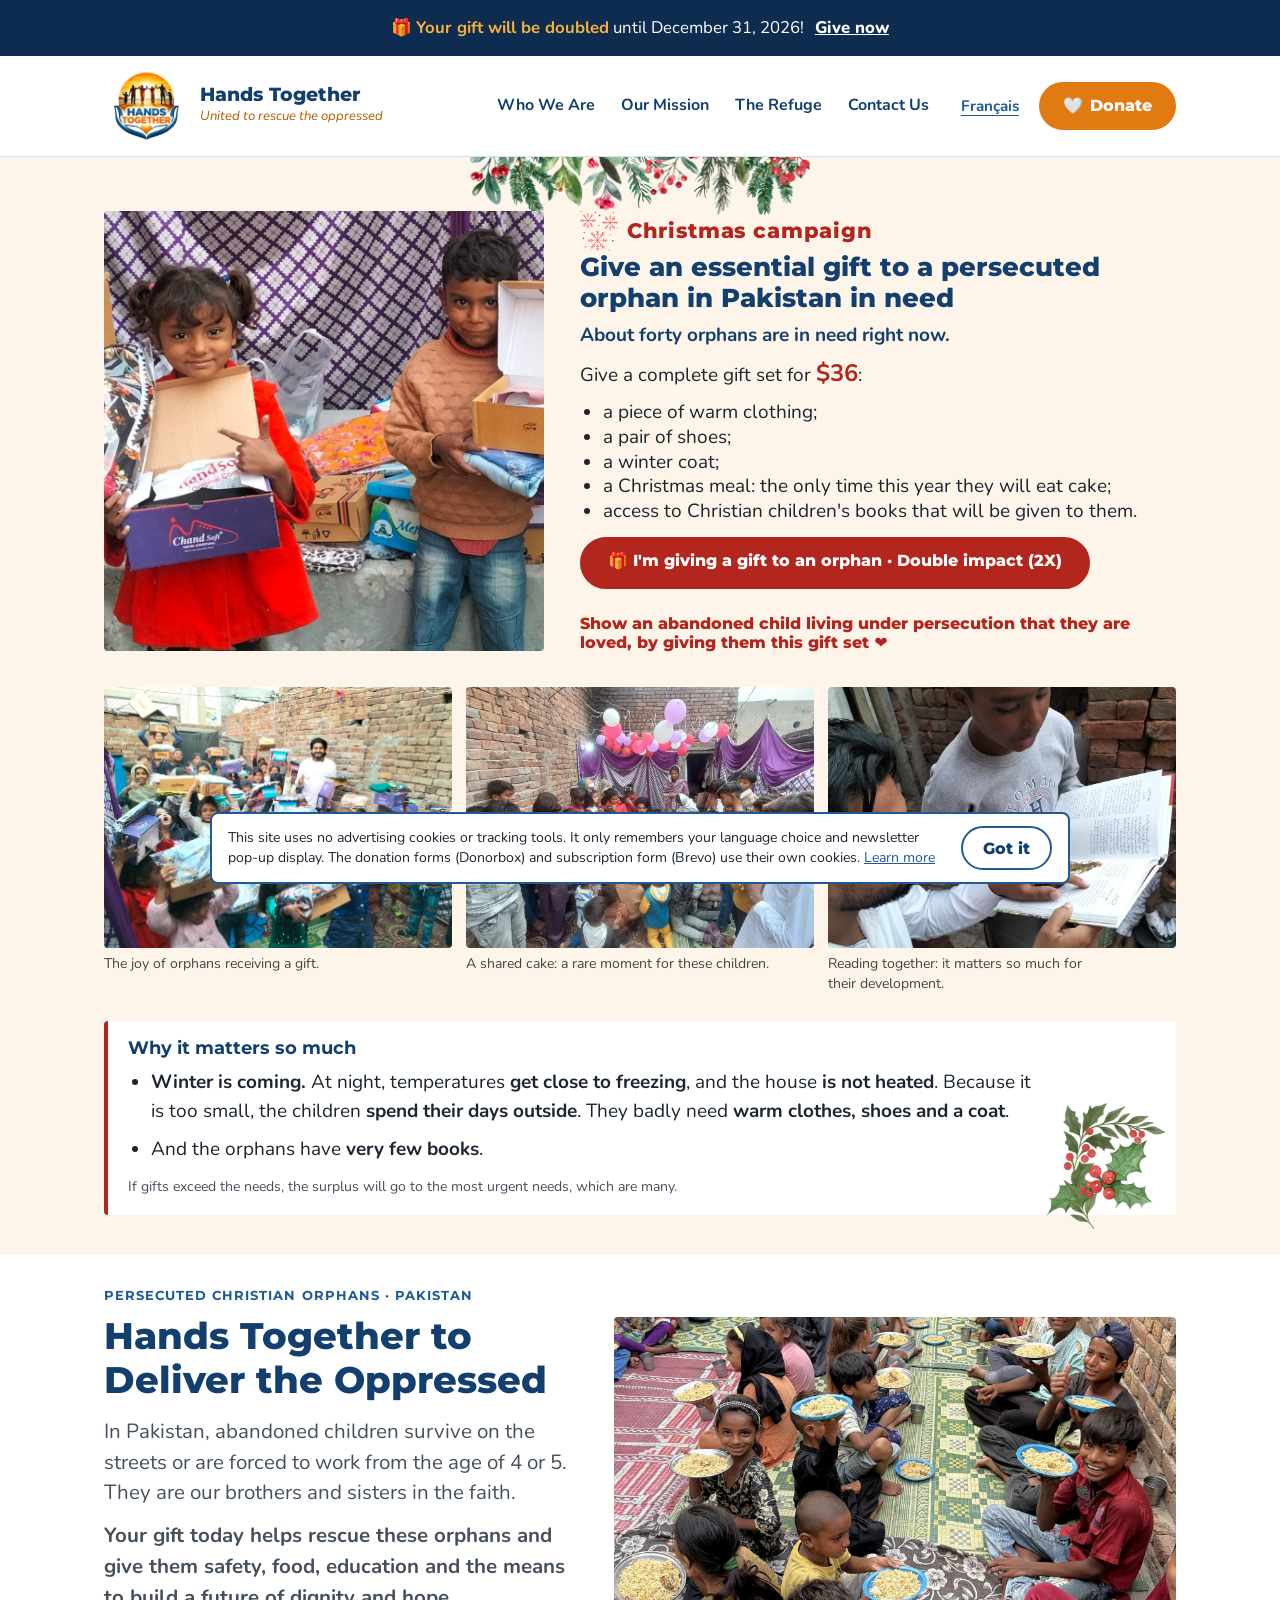
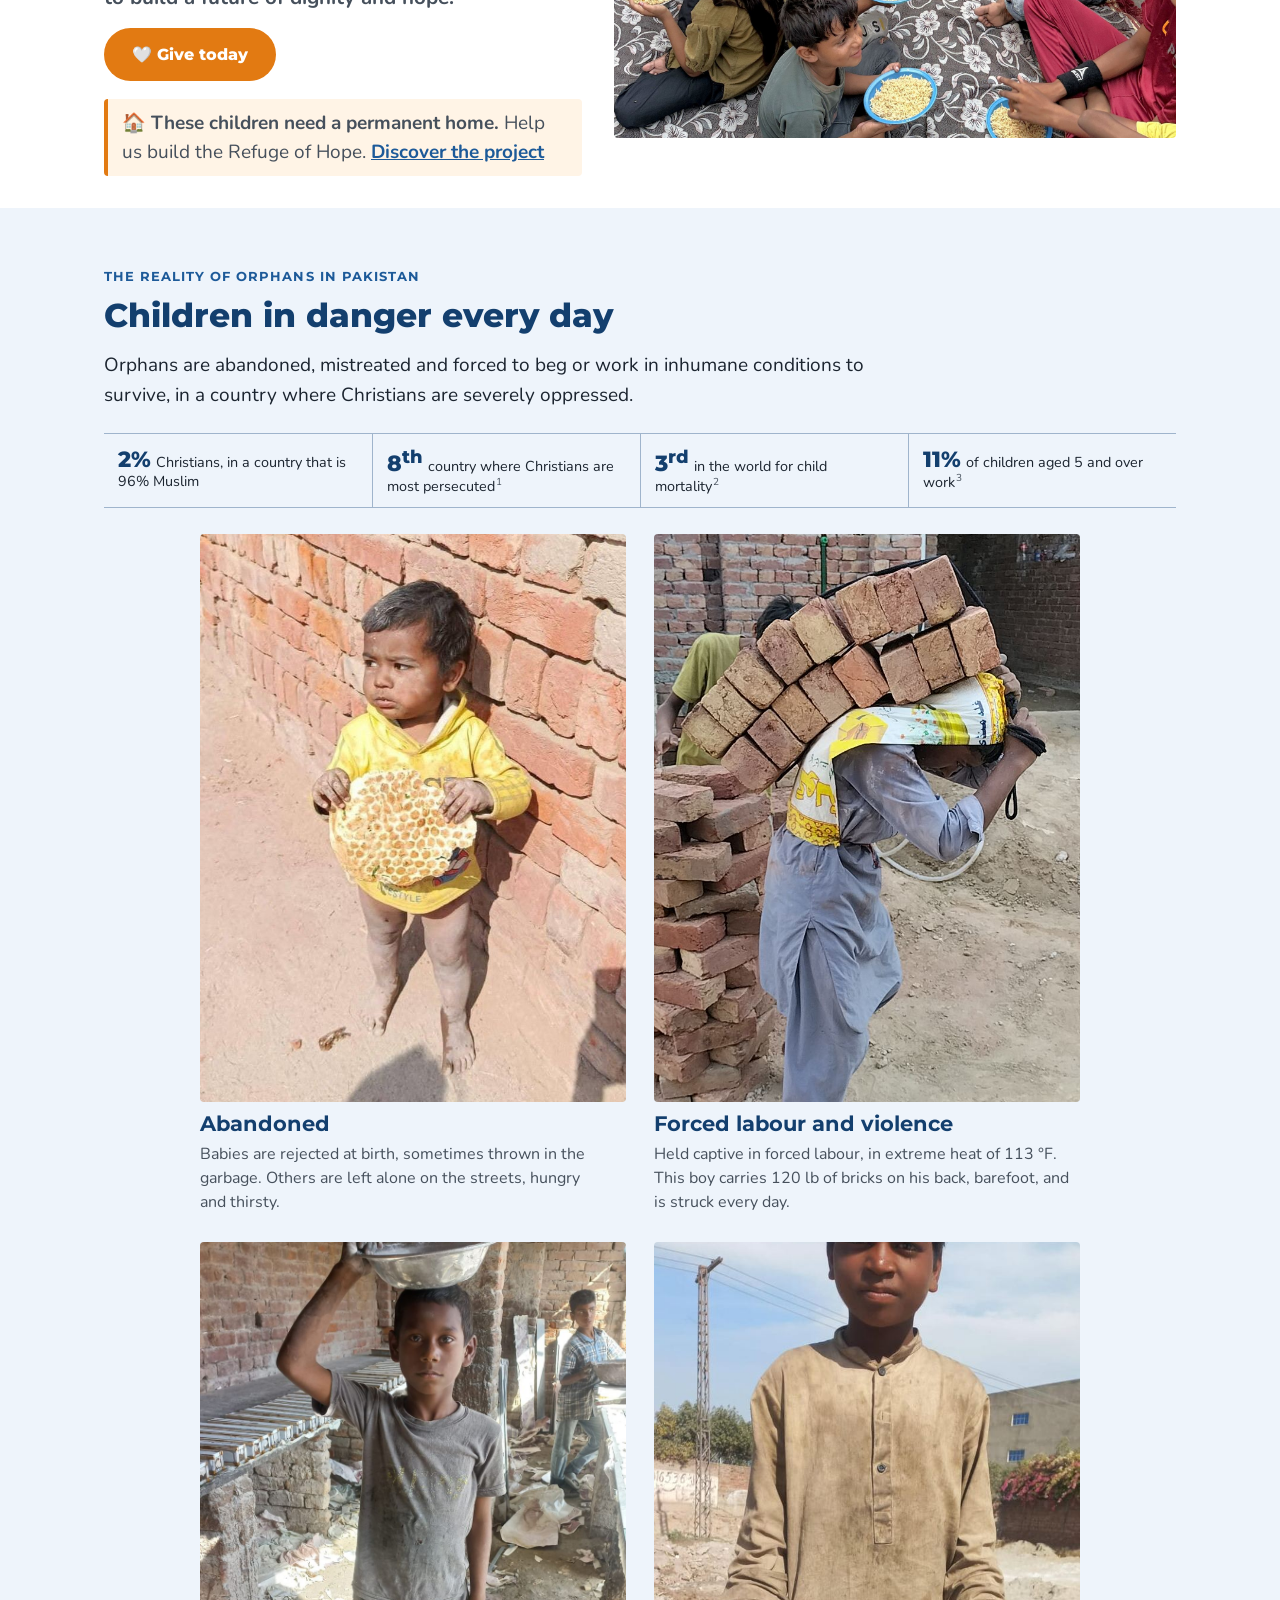
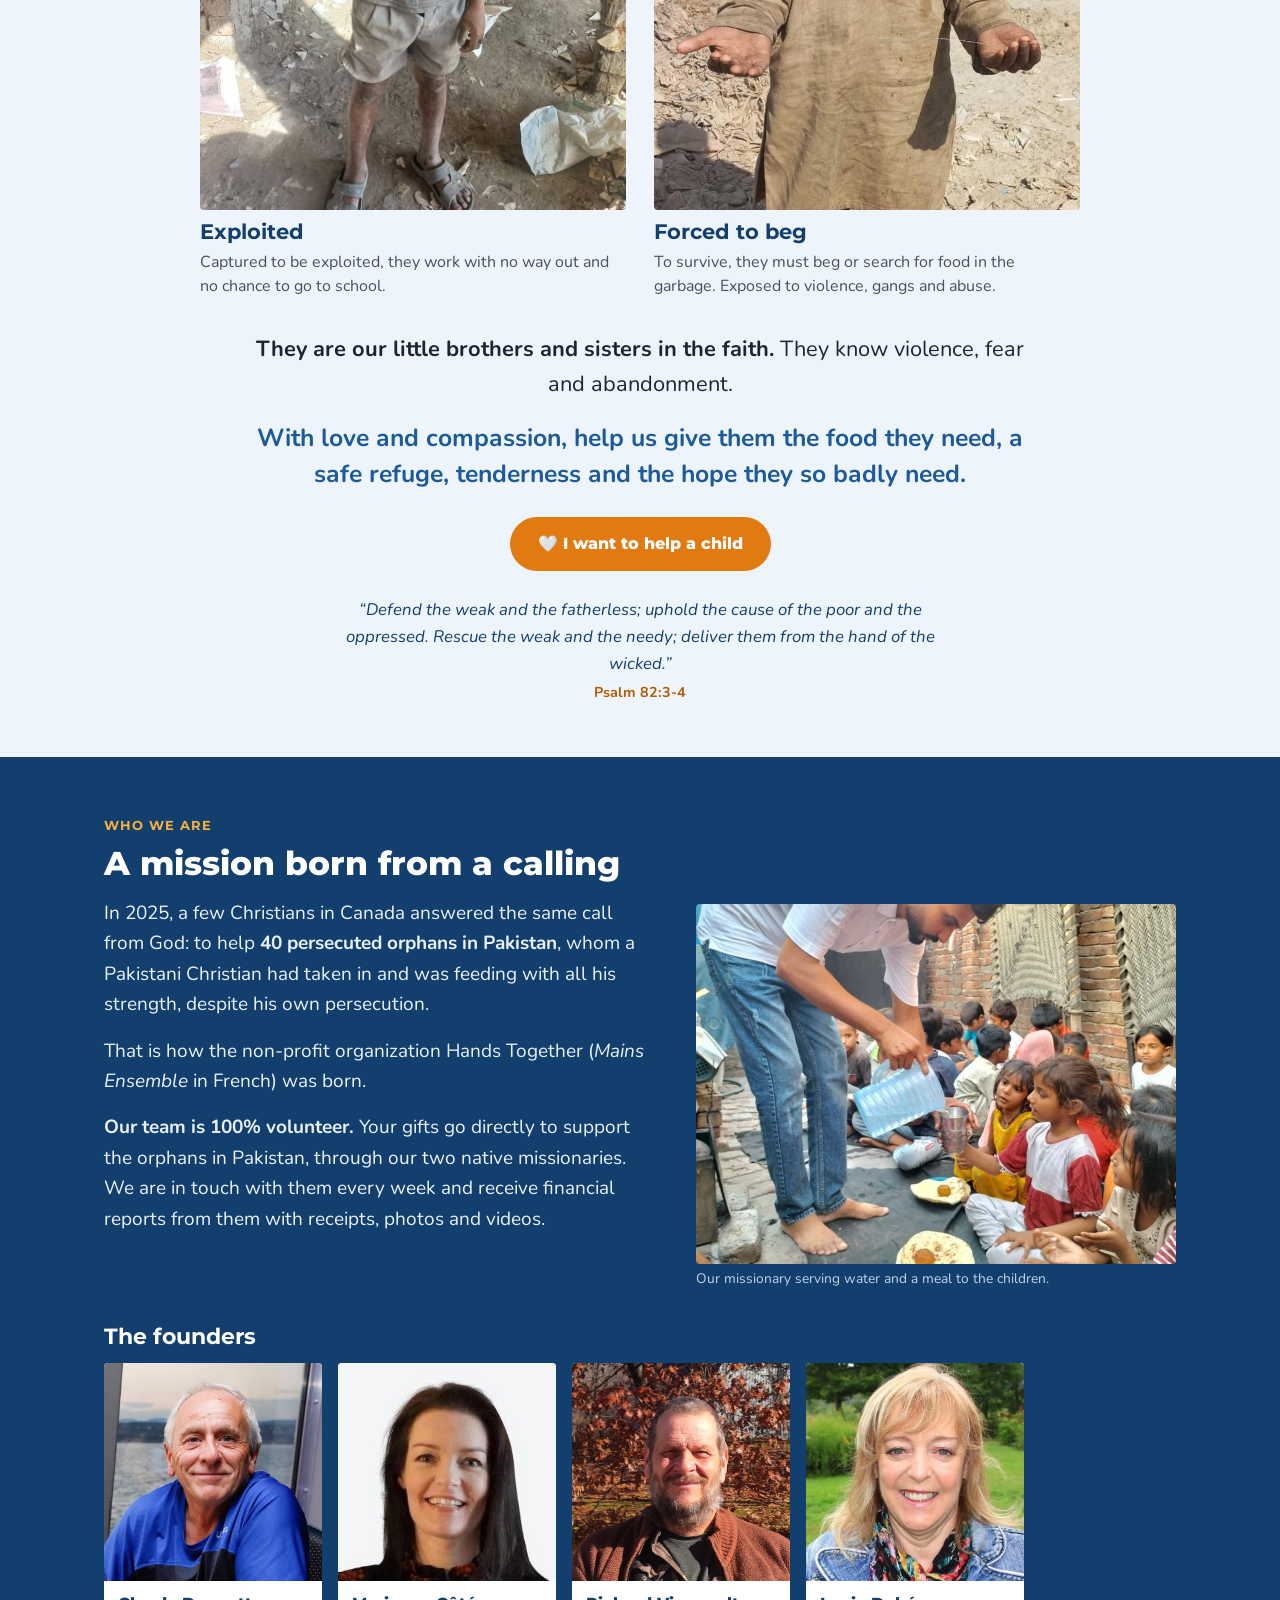
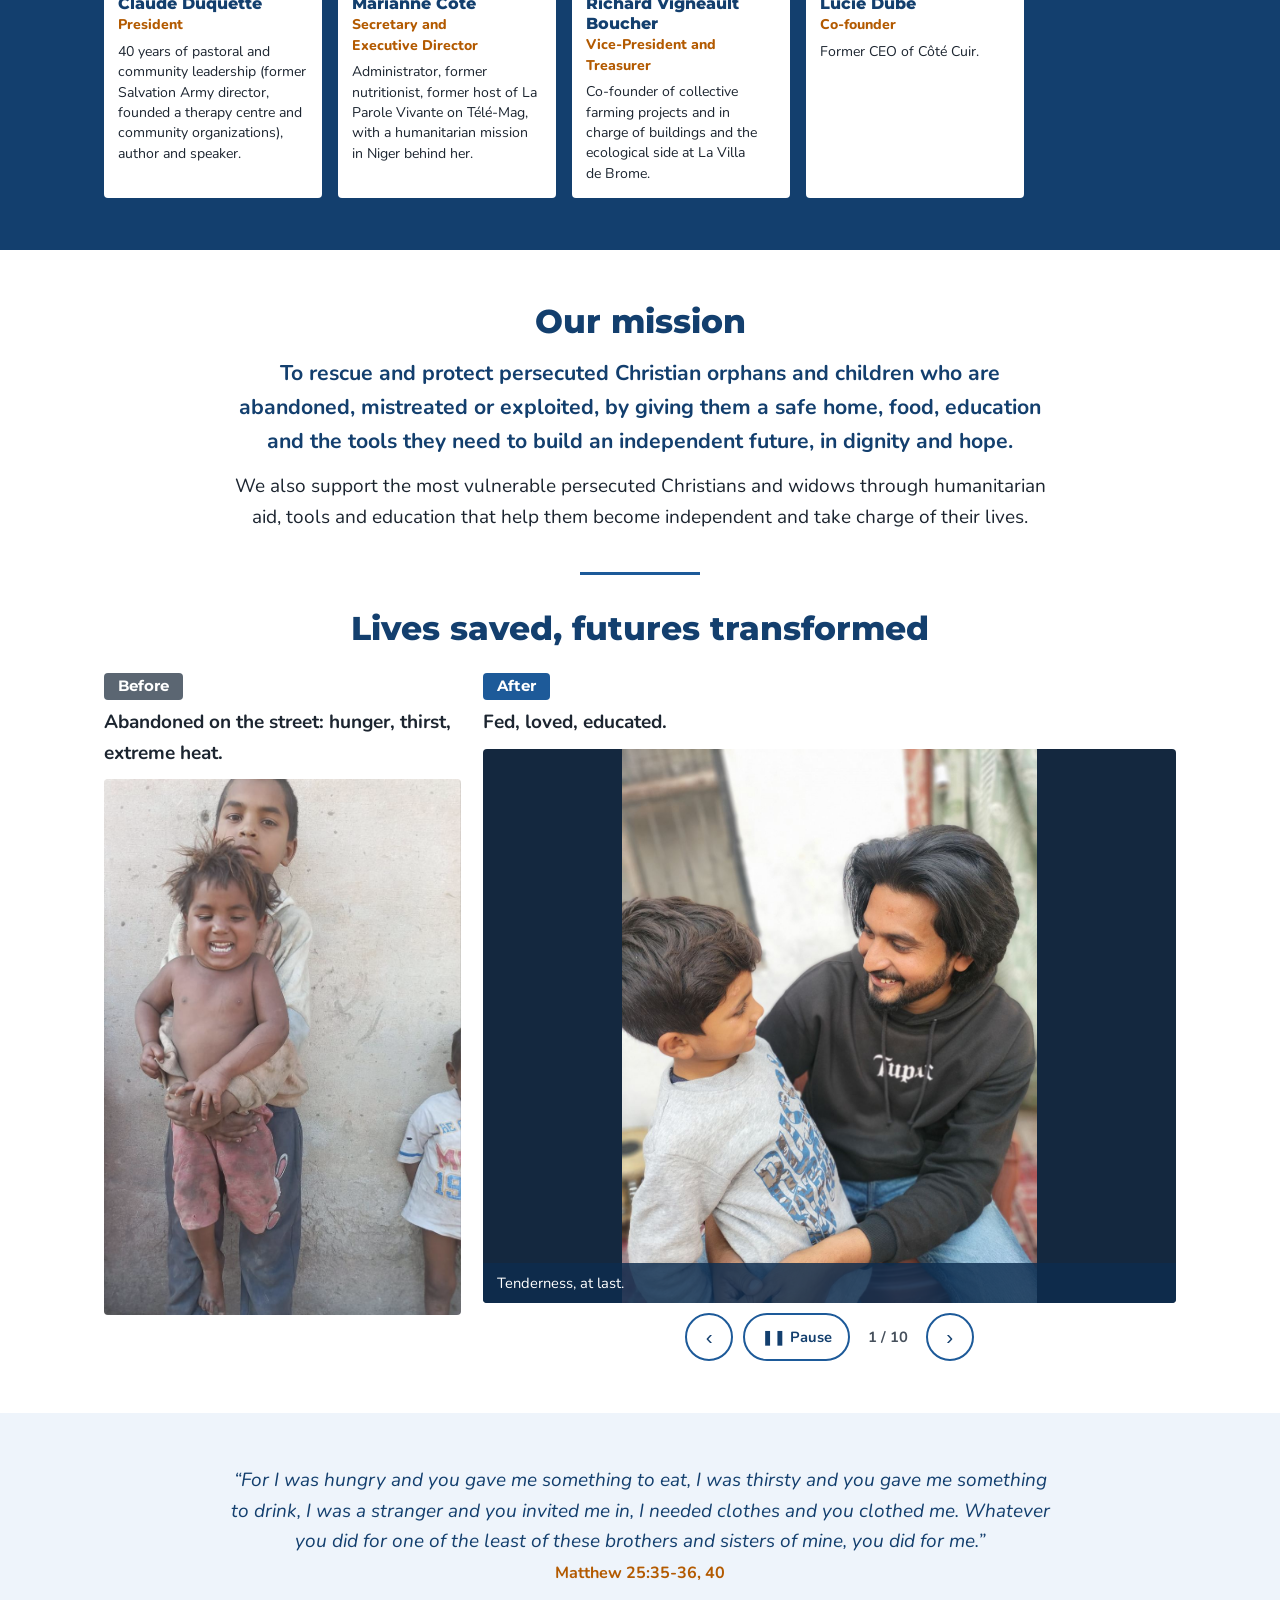
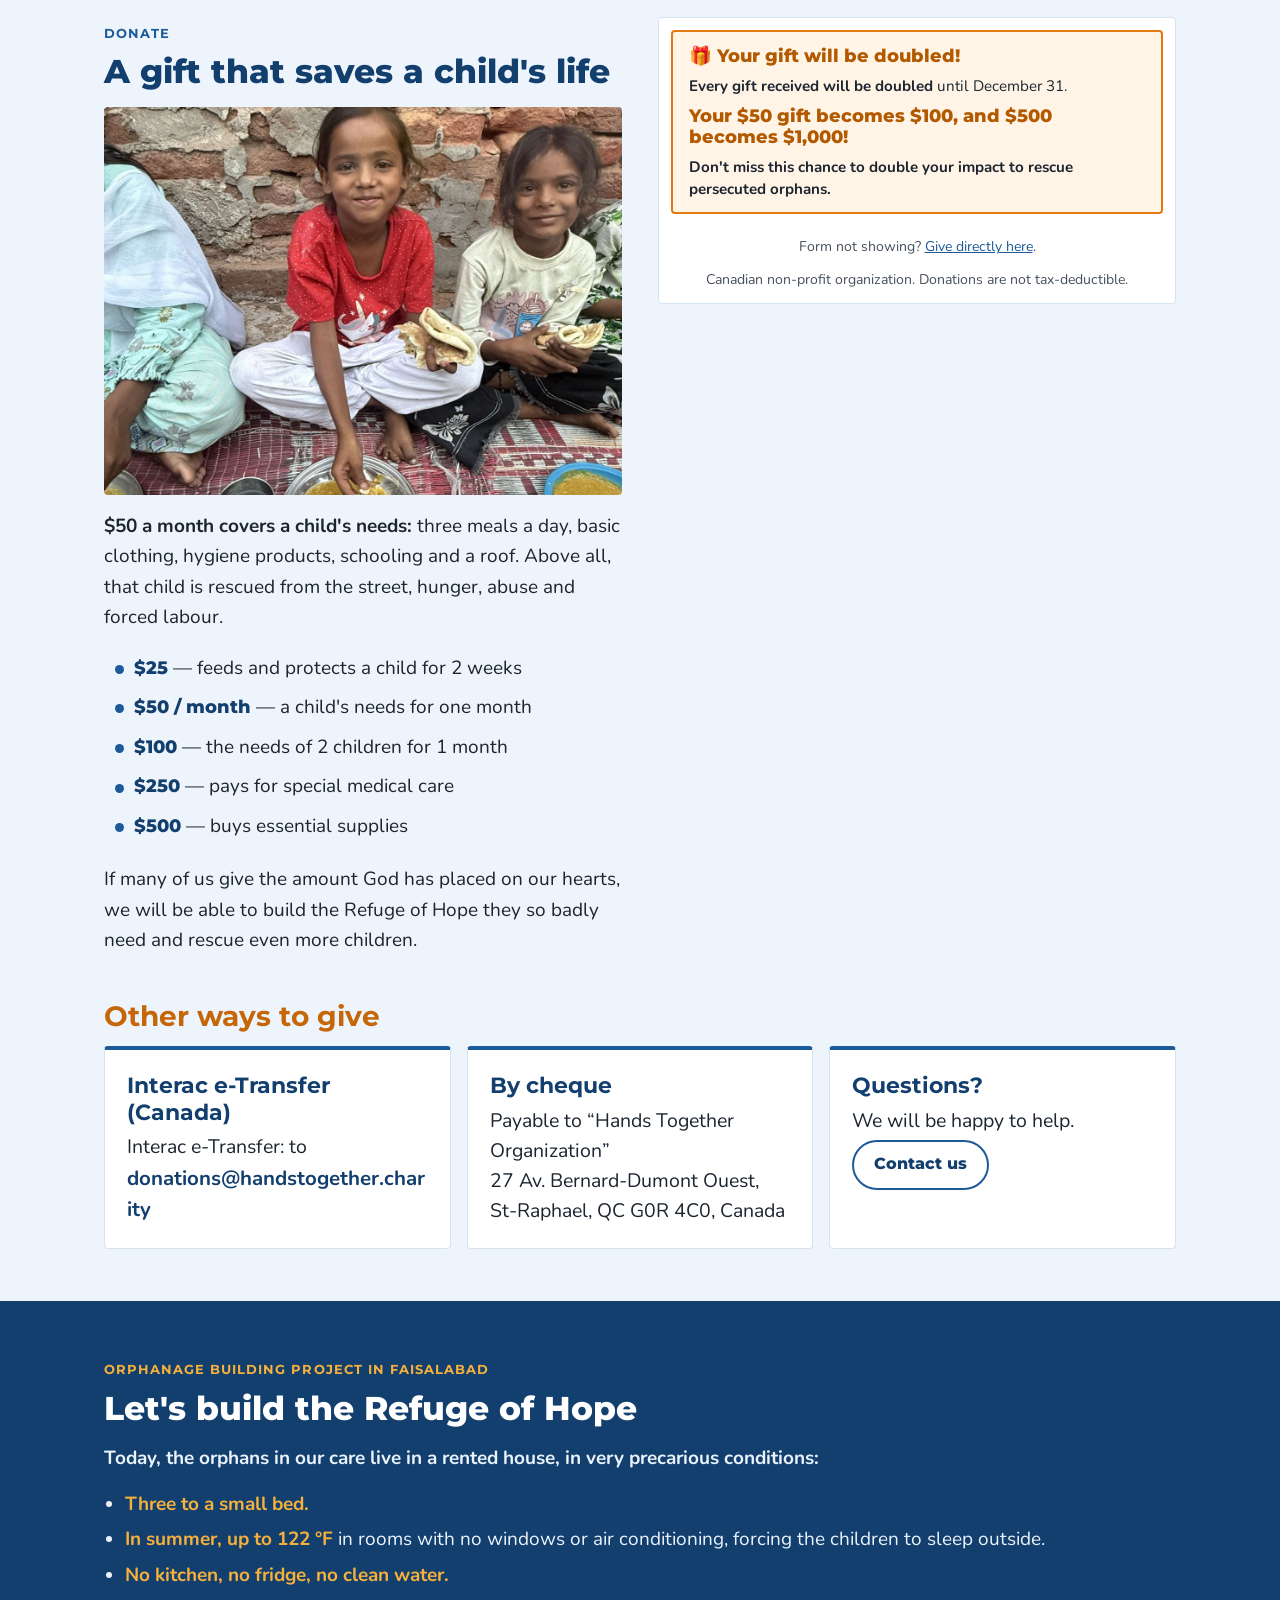
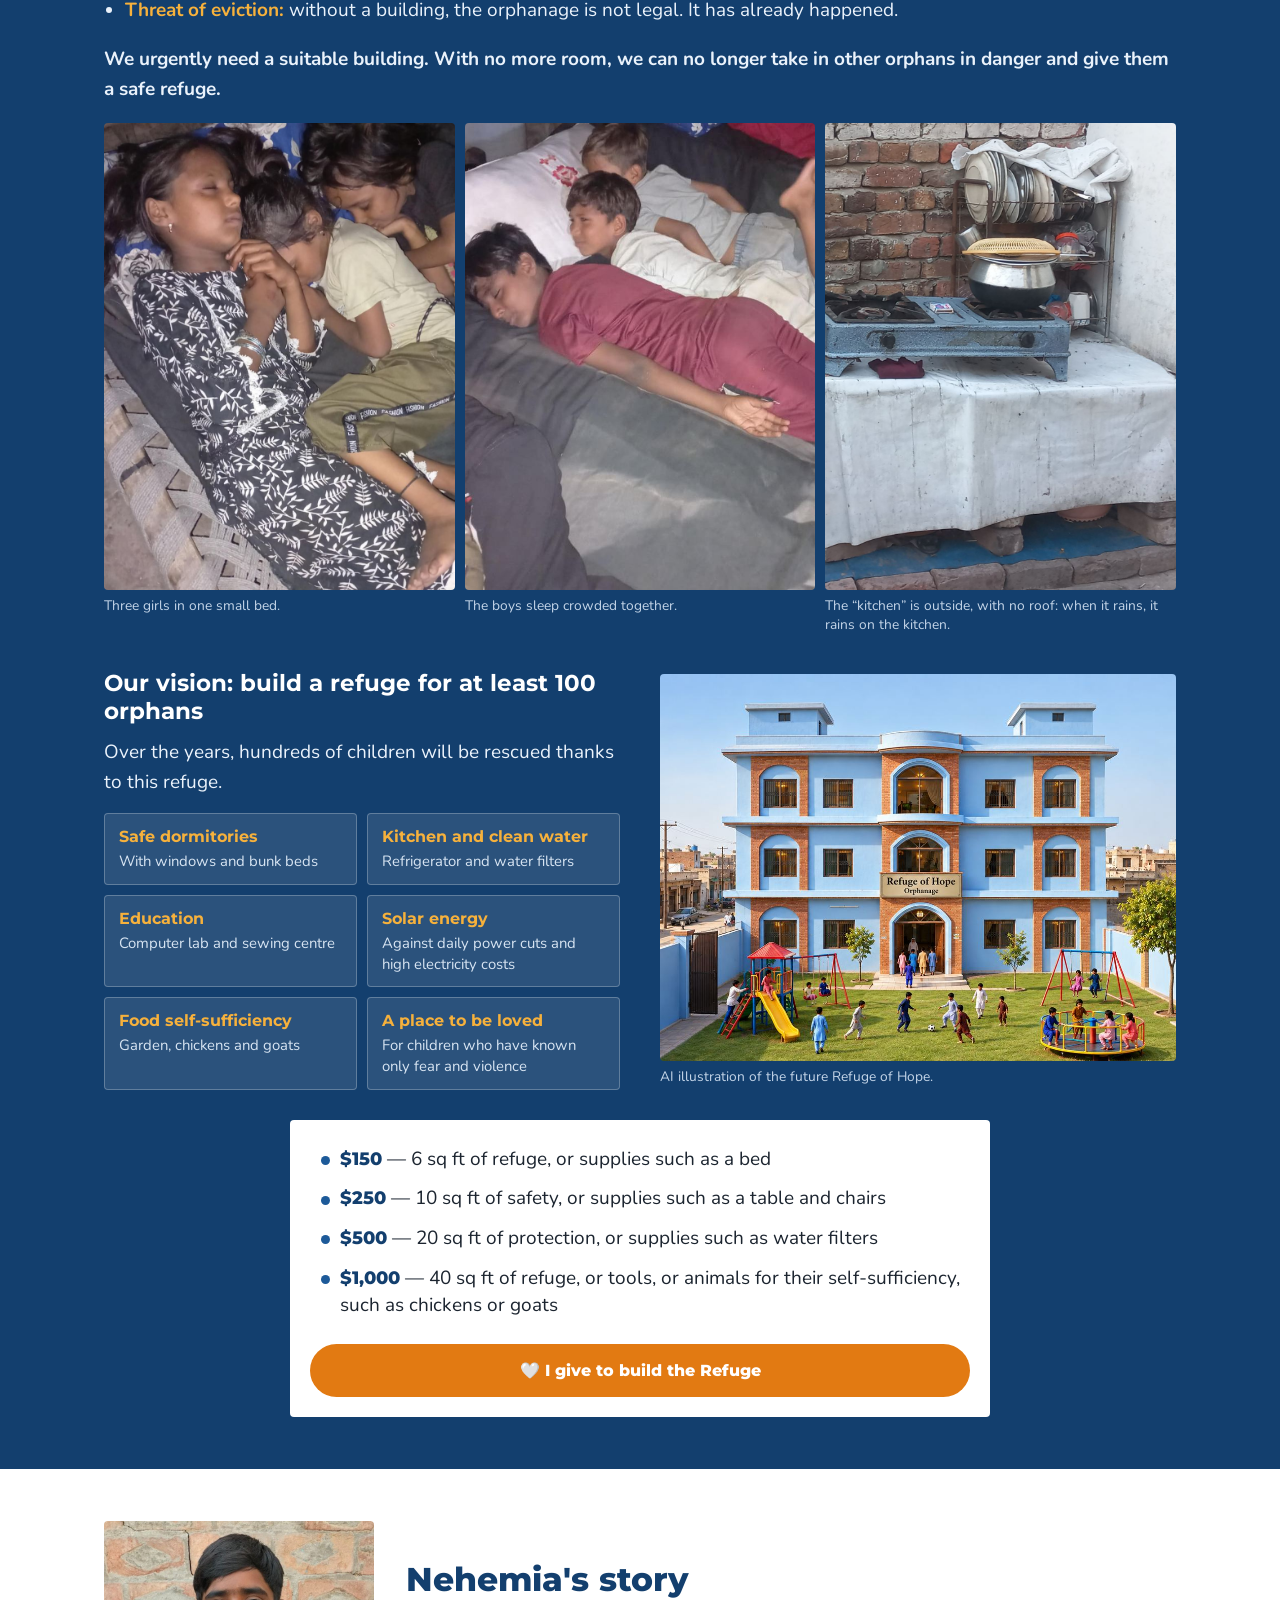
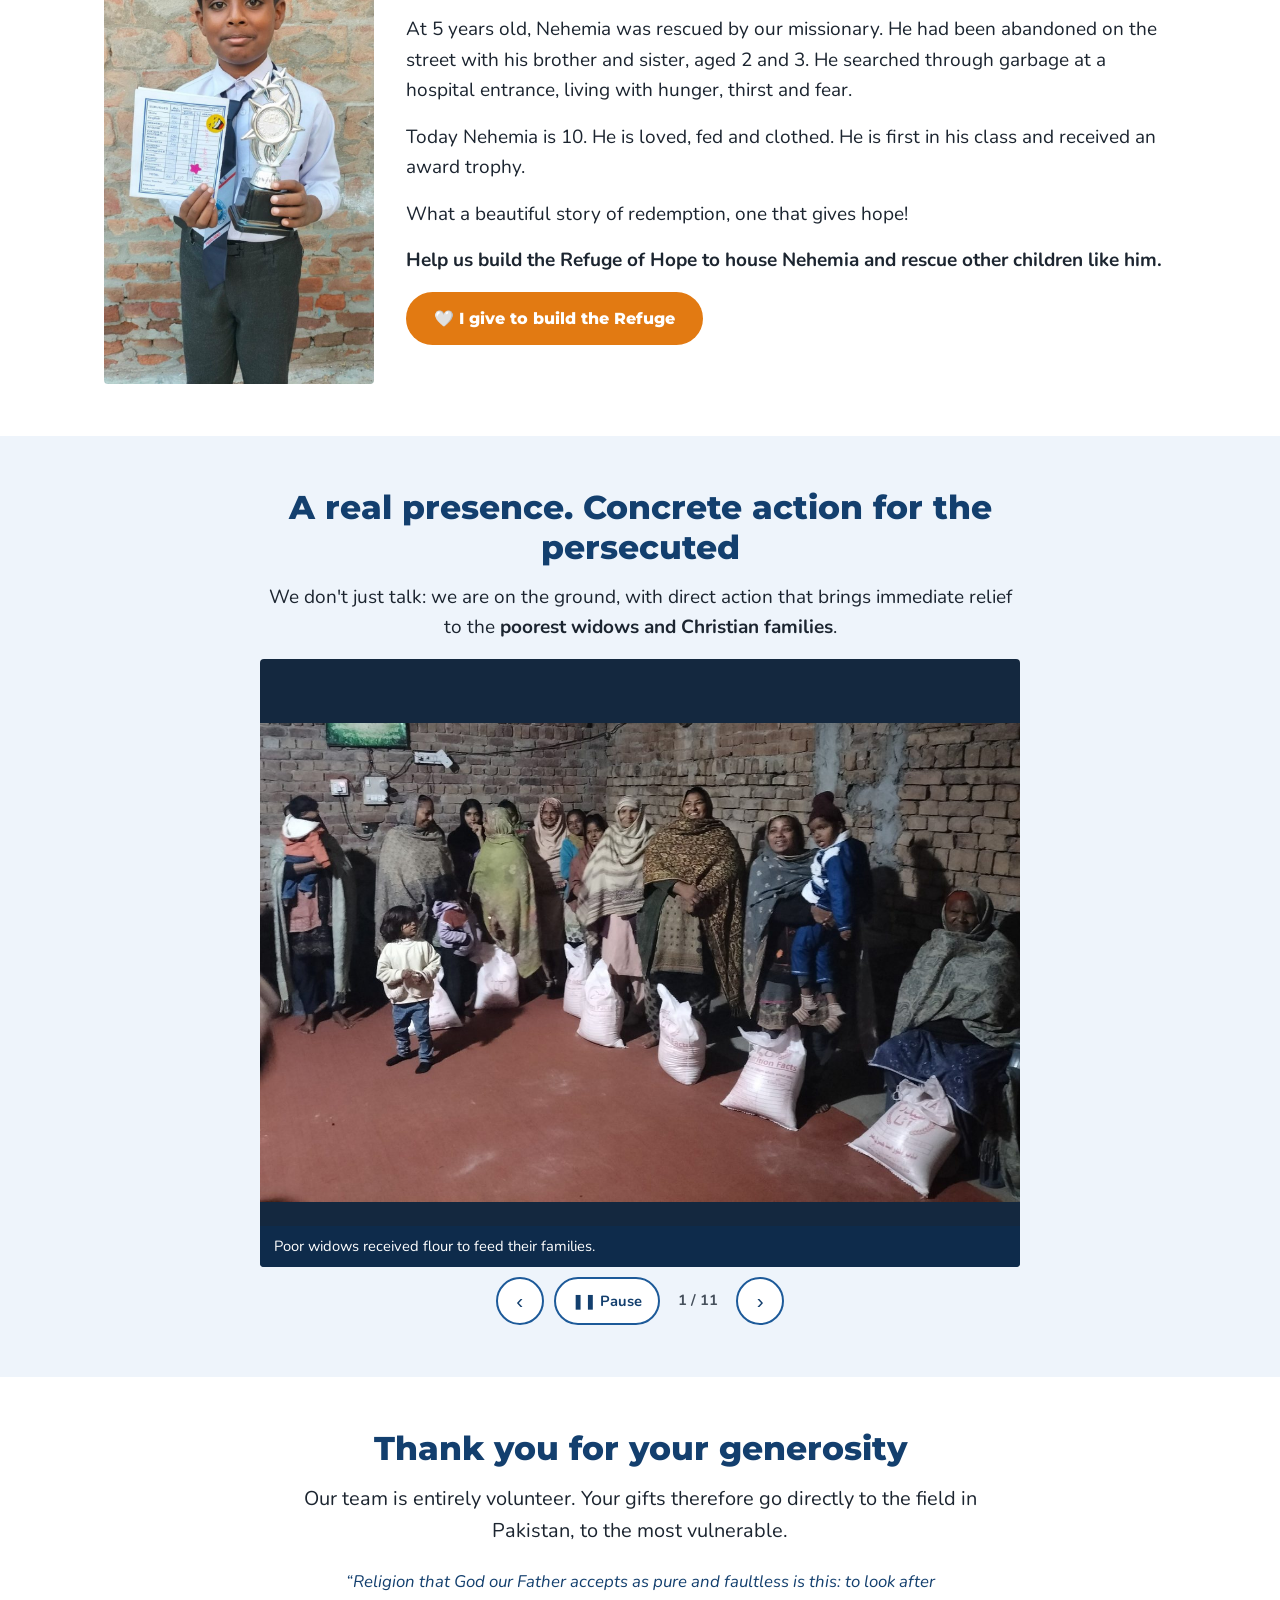
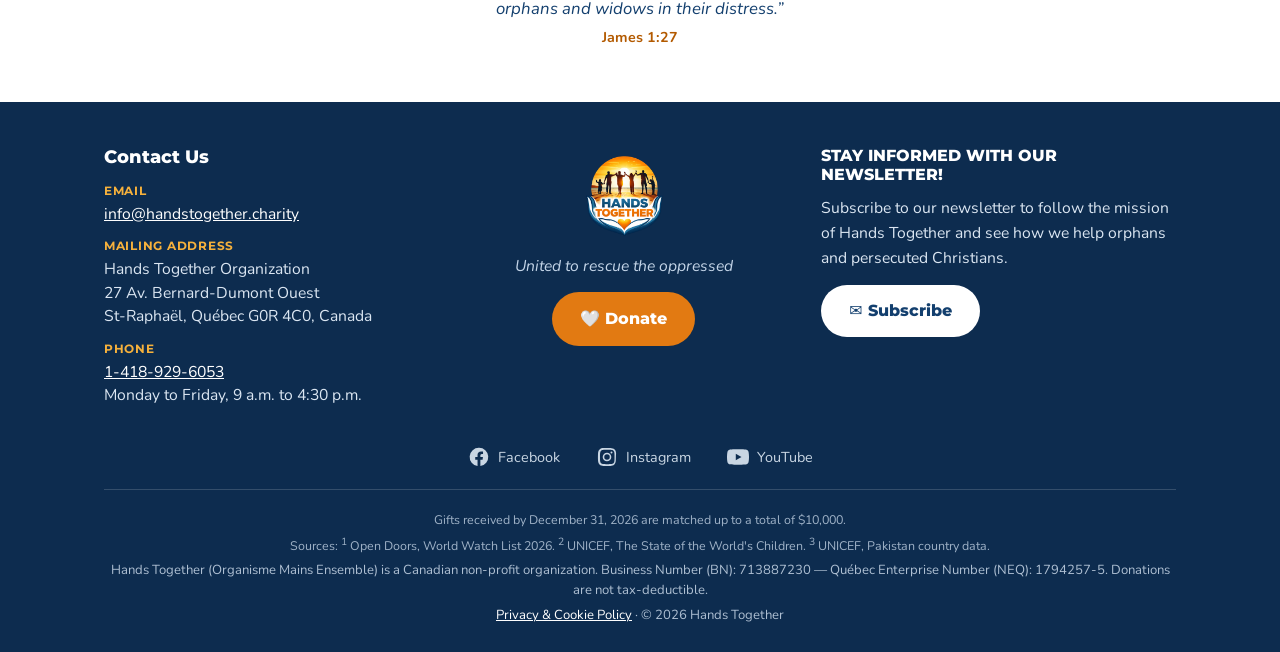
==== commit 35c2d388: "Pied de page : lien YouTube Co-Authored-By: Claude Opus 5.5 <noreply@anthropic.com> Claude-Session: " ====
--- a/index.html
+++ b/index.html
@@ -439,6 +439,7 @@
     <ul class="social" aria-label="Social media">
       <li><a href="https://www.facebook.com/profile.php?id=61581321377441" target="_blank" rel="noopener"><svg viewBox="0 0 24 24" aria-hidden="true"><path d="M12 2a10 10 0 0 0-1.6 19.9v-7H7.9V12h2.5V9.8c0-2.5 1.5-3.9 3.8-3.9 1.1 0 2.2.2 2.2.2v2.5h-1.3c-1.2 0-1.6.8-1.6 1.6V12h2.8l-.4 2.9h-2.4v7A10 10 0 0 0 12 2z"/></svg>Facebook</a></li>
       <li><a href="https://www.instagram.com/handstogether_charity/" target="_blank" rel="noopener"><svg viewBox="0 0 24 24" aria-hidden="true"><path d="M12 7.3a4.7 4.7 0 1 0 0 9.4 4.7 4.7 0 0 0 0-9.4zm0 7.7a3 3 0 1 1 0-6 3 3 0 0 1 0 6zm6-7.9a1.1 1.1 0 1 1-2.2 0 1.1 1.1 0 0 1 2.2 0zM21.9 8.1c-.1-1.6-.4-3-1.6-4.2S17.5 2.3 15.9 2.2C14.3 2.1 9.7 2.1 8.1 2.2 6.5 2.3 5.1 2.6 3.9 3.8S2.3 6.5 2.2 8.1c-.1 1.6-.1 6.2 0 7.8.1 1.6.4 3 1.6 4.2s2.6 1.5 4.2 1.6c1.6.1 6.2.1 7.8 0 1.6-.1 3-.4 4.2-1.6s1.5-2.6 1.6-4.2c.1-1.6.1-6.2.3-7.8zM19.8 17.6a3.2 3.2 0 0 1-1.8 1.8c-1.3.5-4.3.4-5.7.4s-4.4.1-5.7-.4a3.2 3.2 0 0 1-1.8-1.8c-.5-1.3-.4-4.3-.4-5.7s-.1-4.4.4-5.7A3.2 3.2 0 0 1 6.6 4.4c1.3-.5 4.3-.4 5.7-.4s4.4-.1 5.7.4a3.2 3.2 0 0 1 1.8 1.8c.5 1.3.4 4.3.4 5.7s.1 4.4-.4 5.7z"/></svg>Instagram</a></li>
+      <li><a href="https://www.youtube.com/@MainsEnsemble" target="_blank" rel="noopener"><svg viewBox="0 0 24 24" aria-hidden="true"><path d="M23.5 6.2a3 3 0 0 0-2.1-2.1C19.5 3.6 12 3.6 12 3.6s-7.5 0-9.4.5A3 3 0 0 0 .5 6.2 31 31 0 0 0 0 12a31 31 0 0 0 .5 5.8 3 3 0 0 0 2.1 2.1c1.9.5 9.4.5 9.4.5s7.5 0 9.4-.5a3 3 0 0 0 2.1-2.1A31 31 0 0 0 24 12a31 31 0 0 0-.5-5.8zM9.6 15.6V8.4l6.2 3.6-6.2 3.6z"/></svg>YouTube</a></li>
     </ul>
     <div class="legal">
       <p class="sources" id="note-don" data-until="2027-01-01">Gifts received by December 31, 2026 are matched up to a total of $10,000.</p>
--- a/assets/style.css
+++ b/assets/style.css
@@ -509,3 +509,10 @@
   .btn-dot{display:none}
   .btn-2x{color:#ffe0b3}
 }
+
+/* ---- Nov 2026 : Autres façons de donner en orange, choix plus gros ---- */
+#autres-moyens,#other-ways{color:var(--orange-dark);font-size:1.75rem}
+.ways div{font-size:1.22rem;line-height:1.55}
+.ways h3{font-size:1.4rem}
+.ways .nolink{font-size:1.05em}
+@media (max-width:480px){#autres-moyens,#other-ways{font-size:1.5rem}}
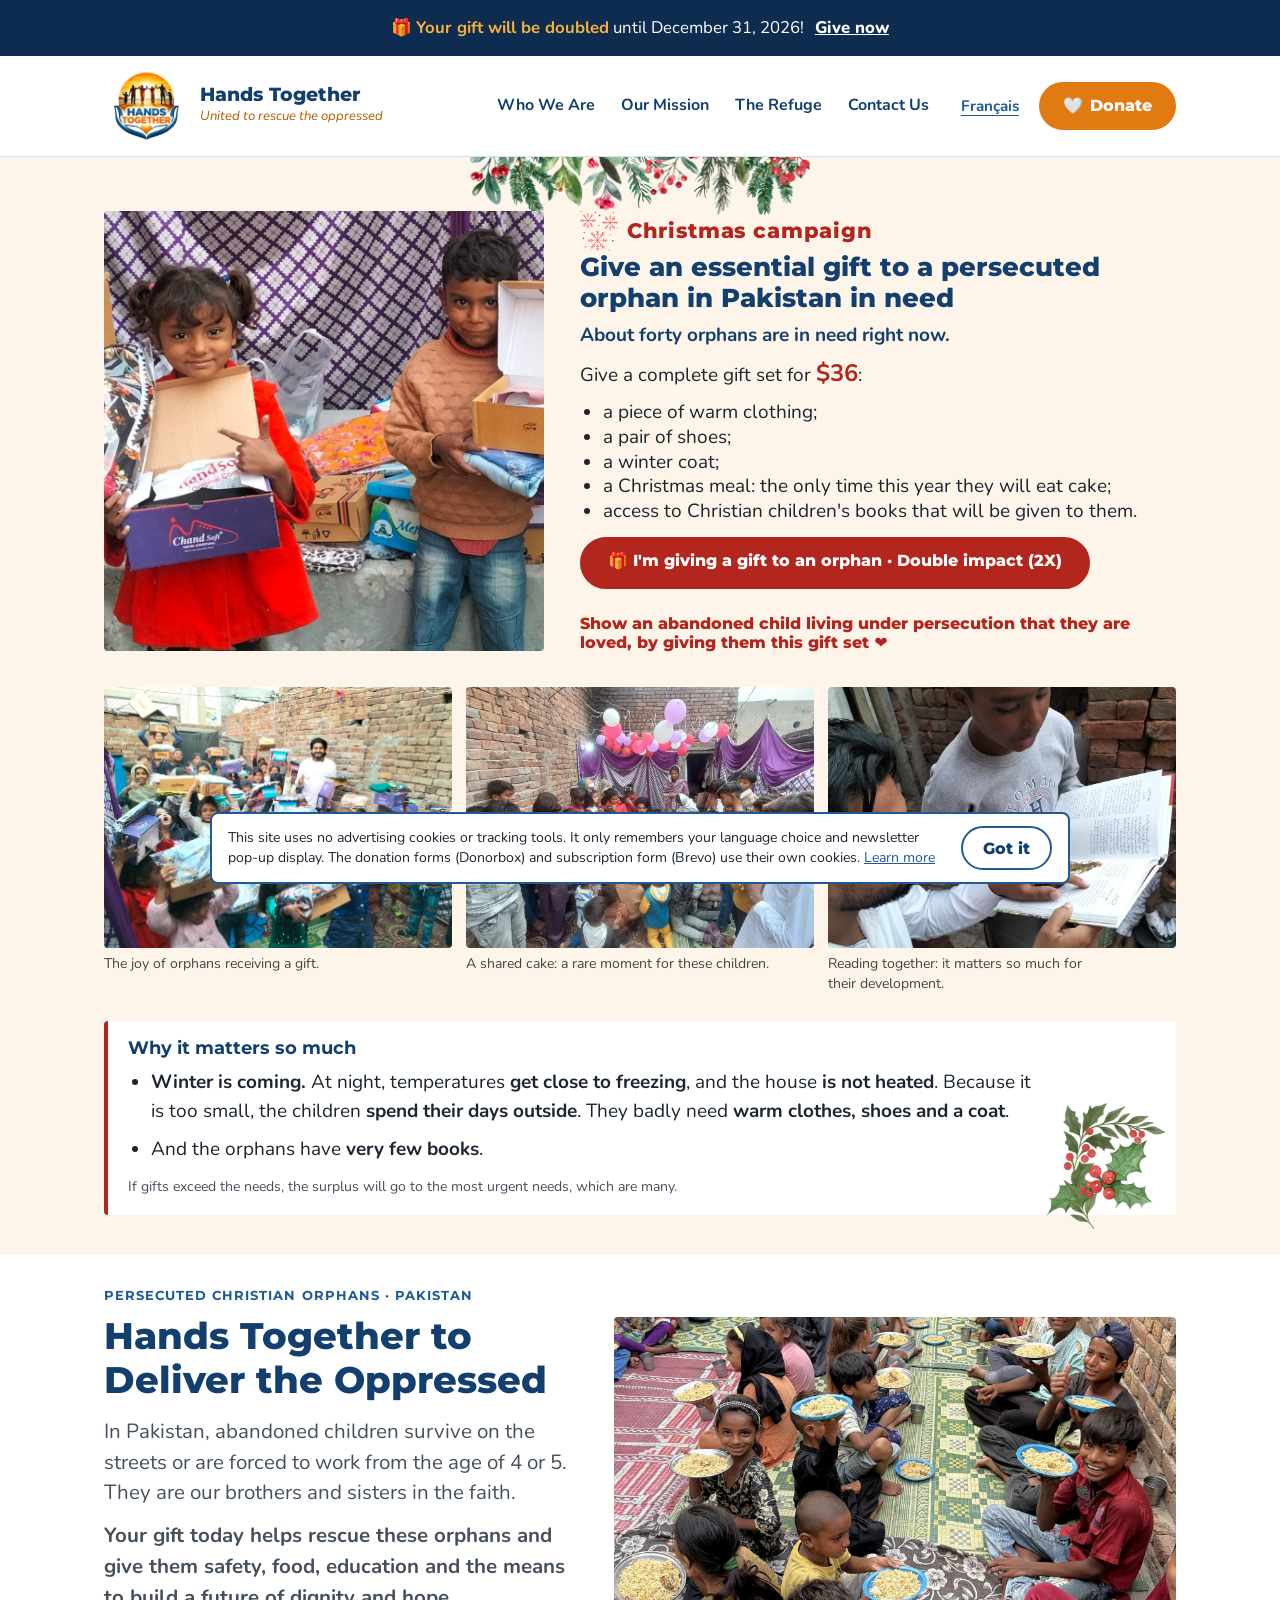
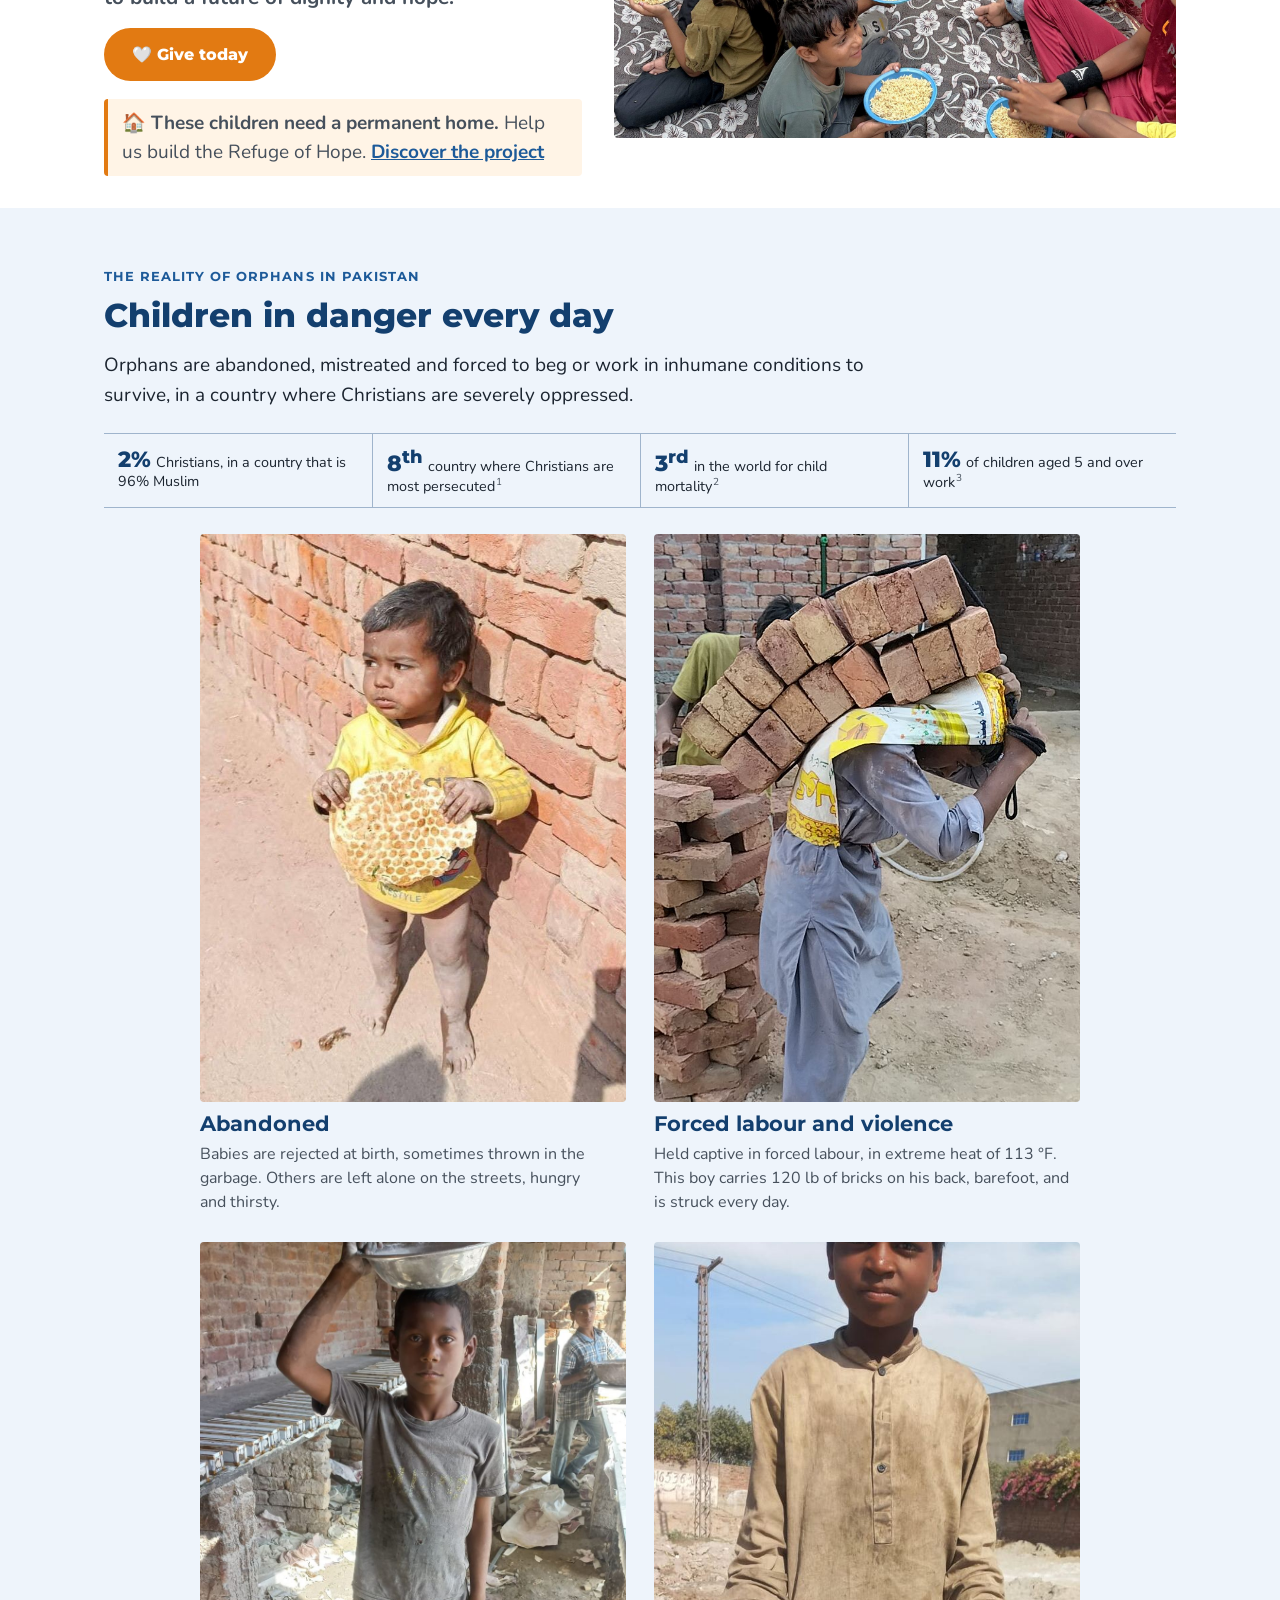
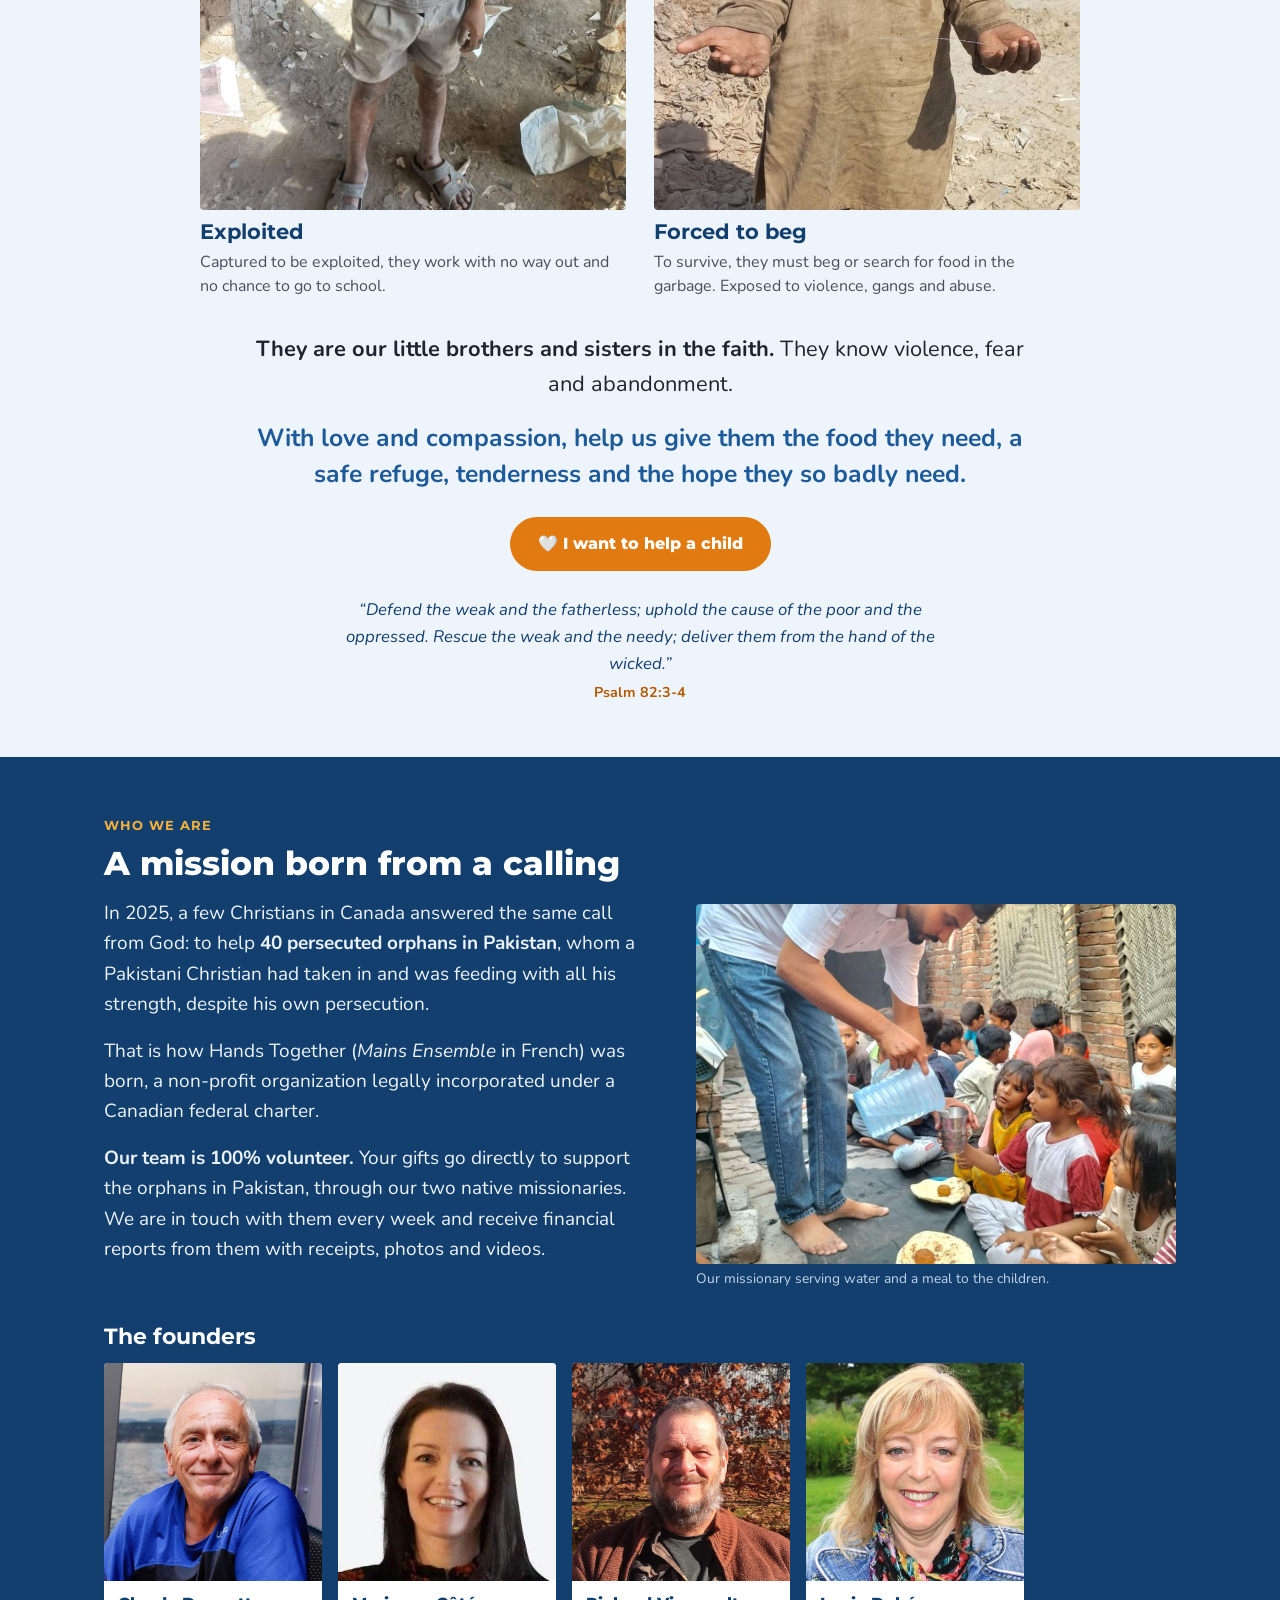
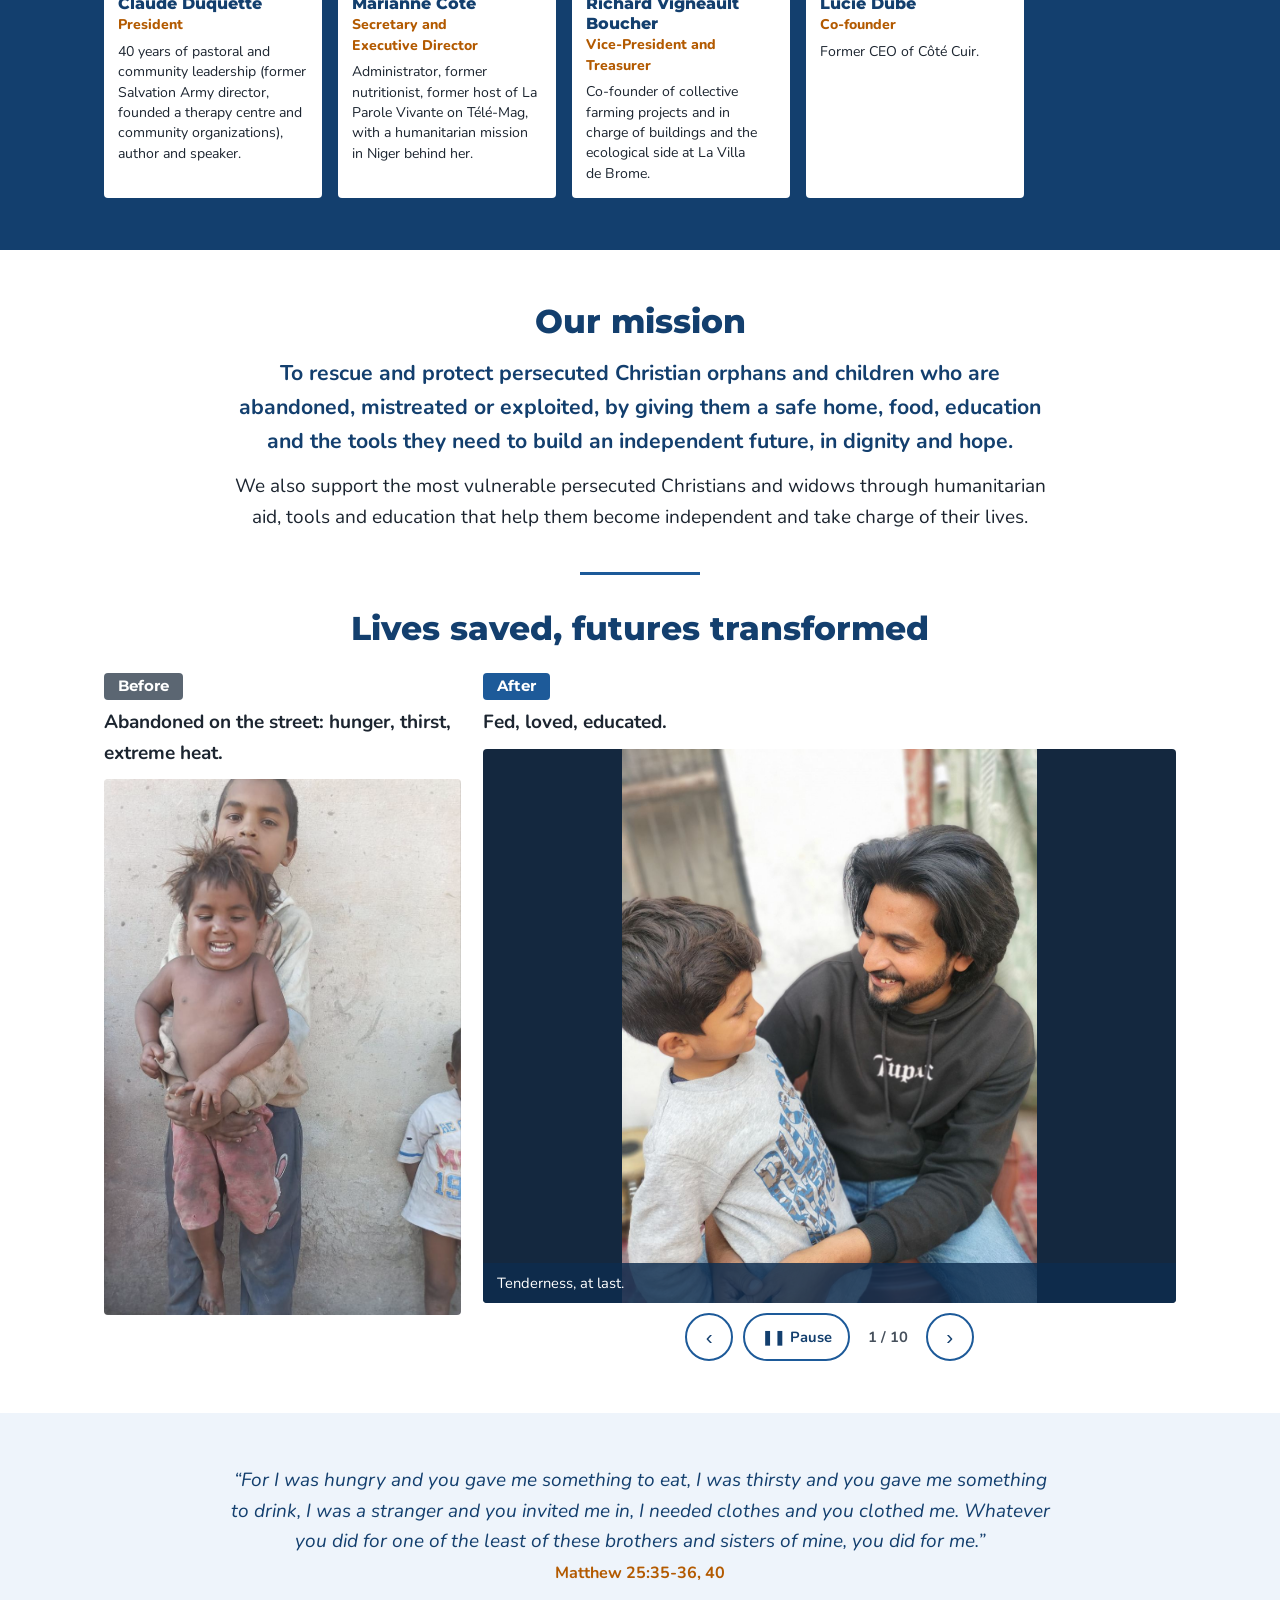
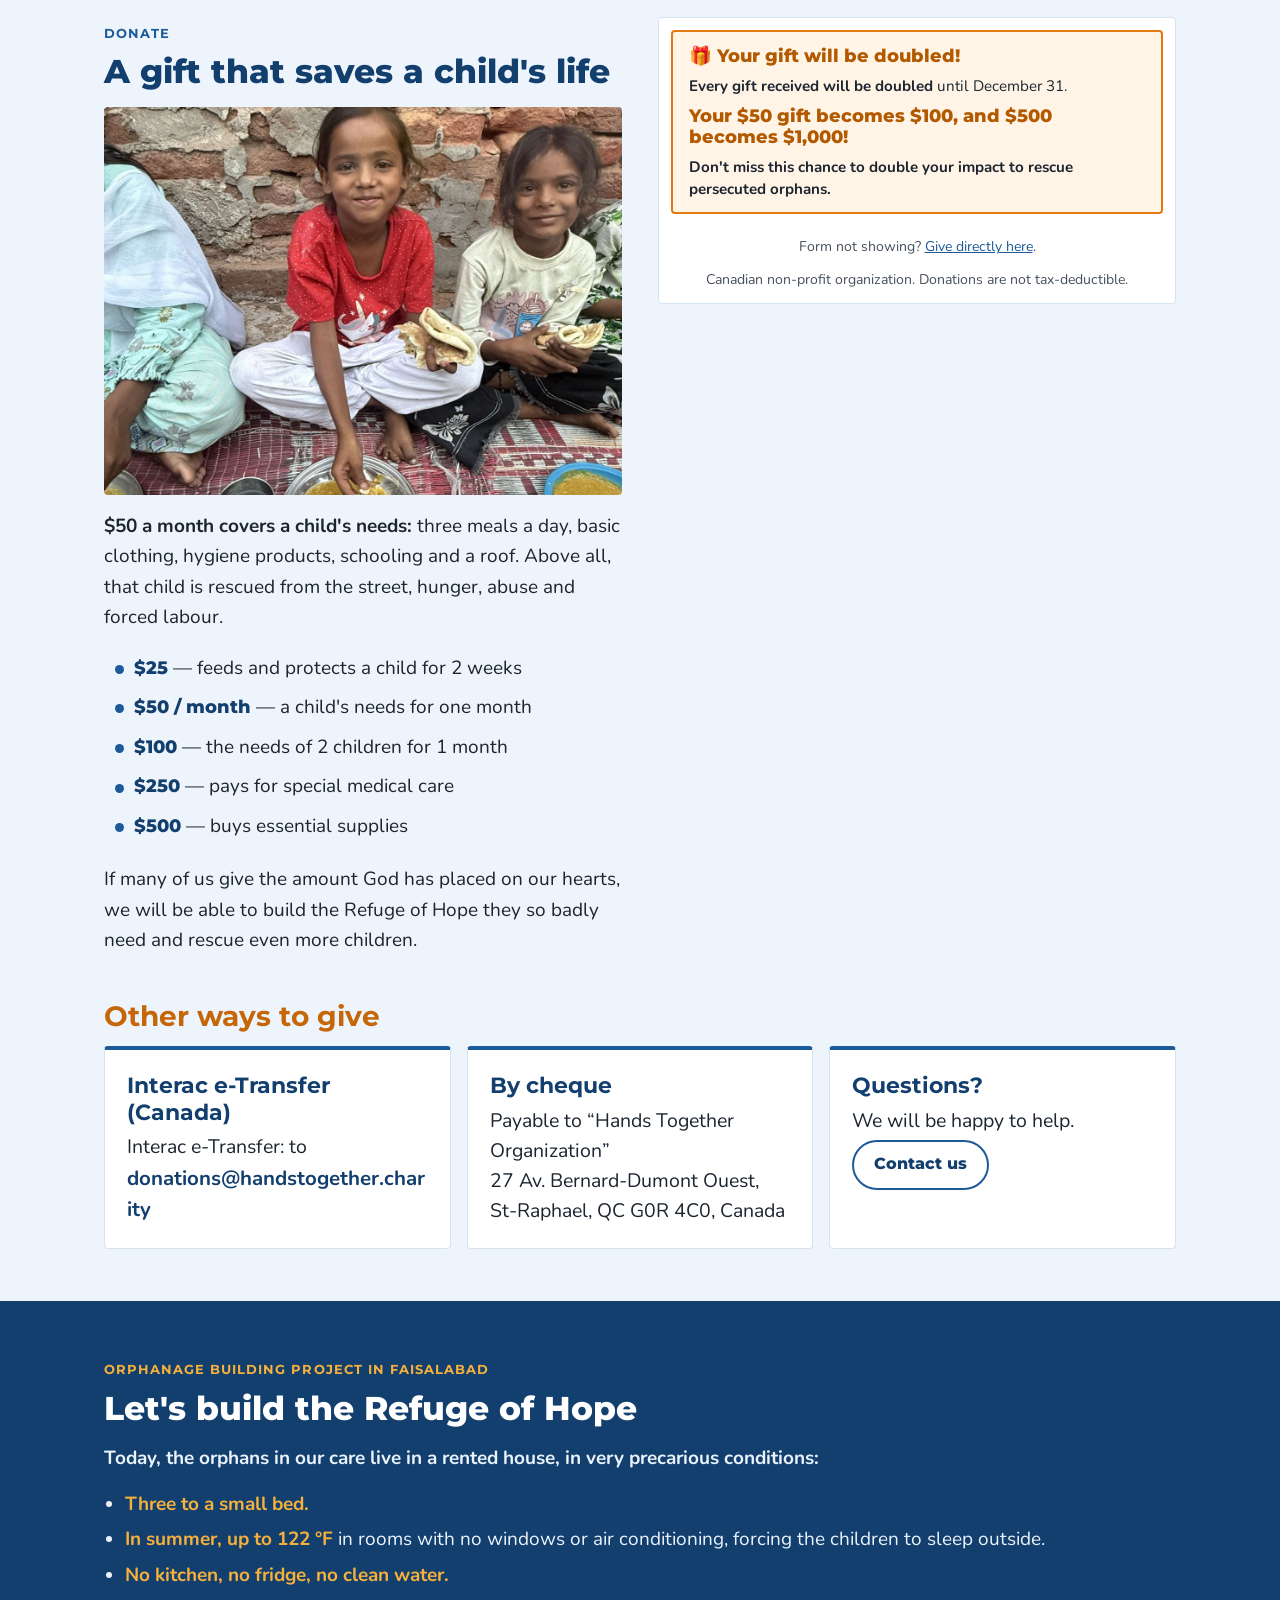
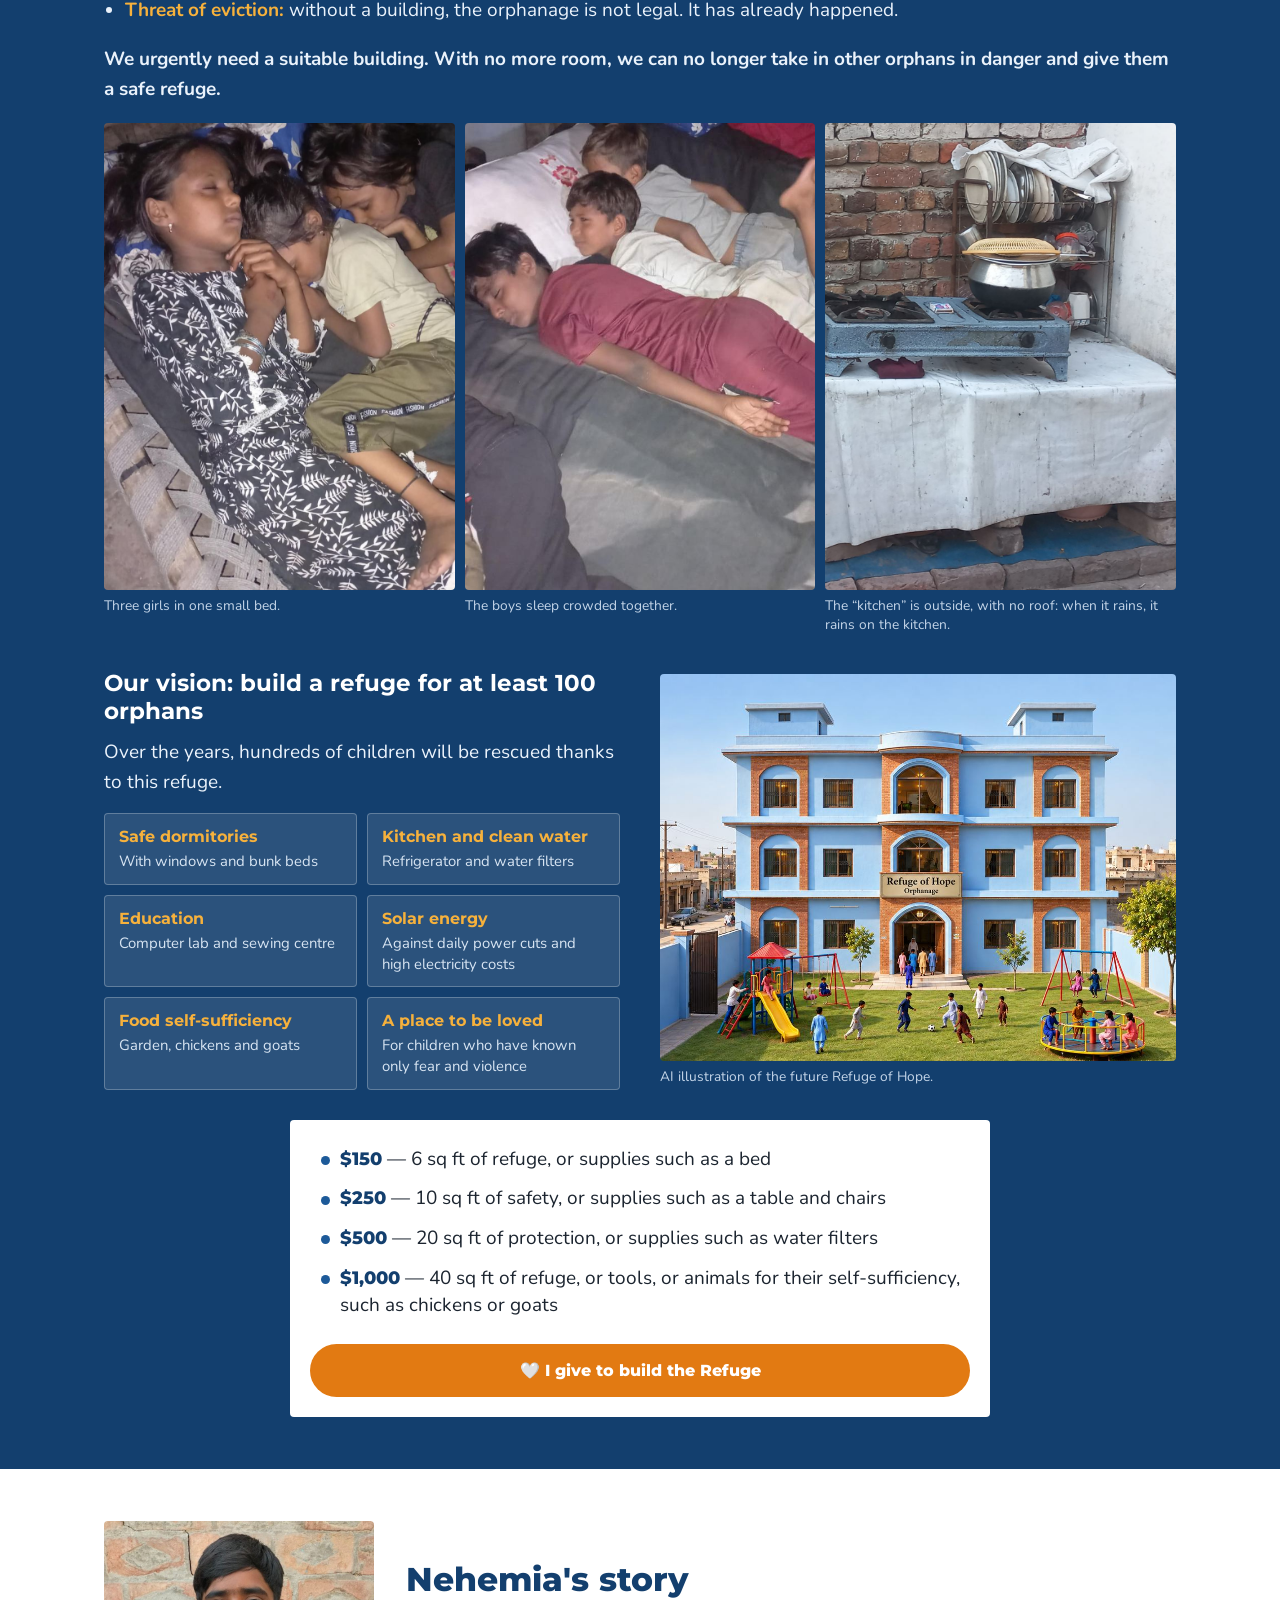
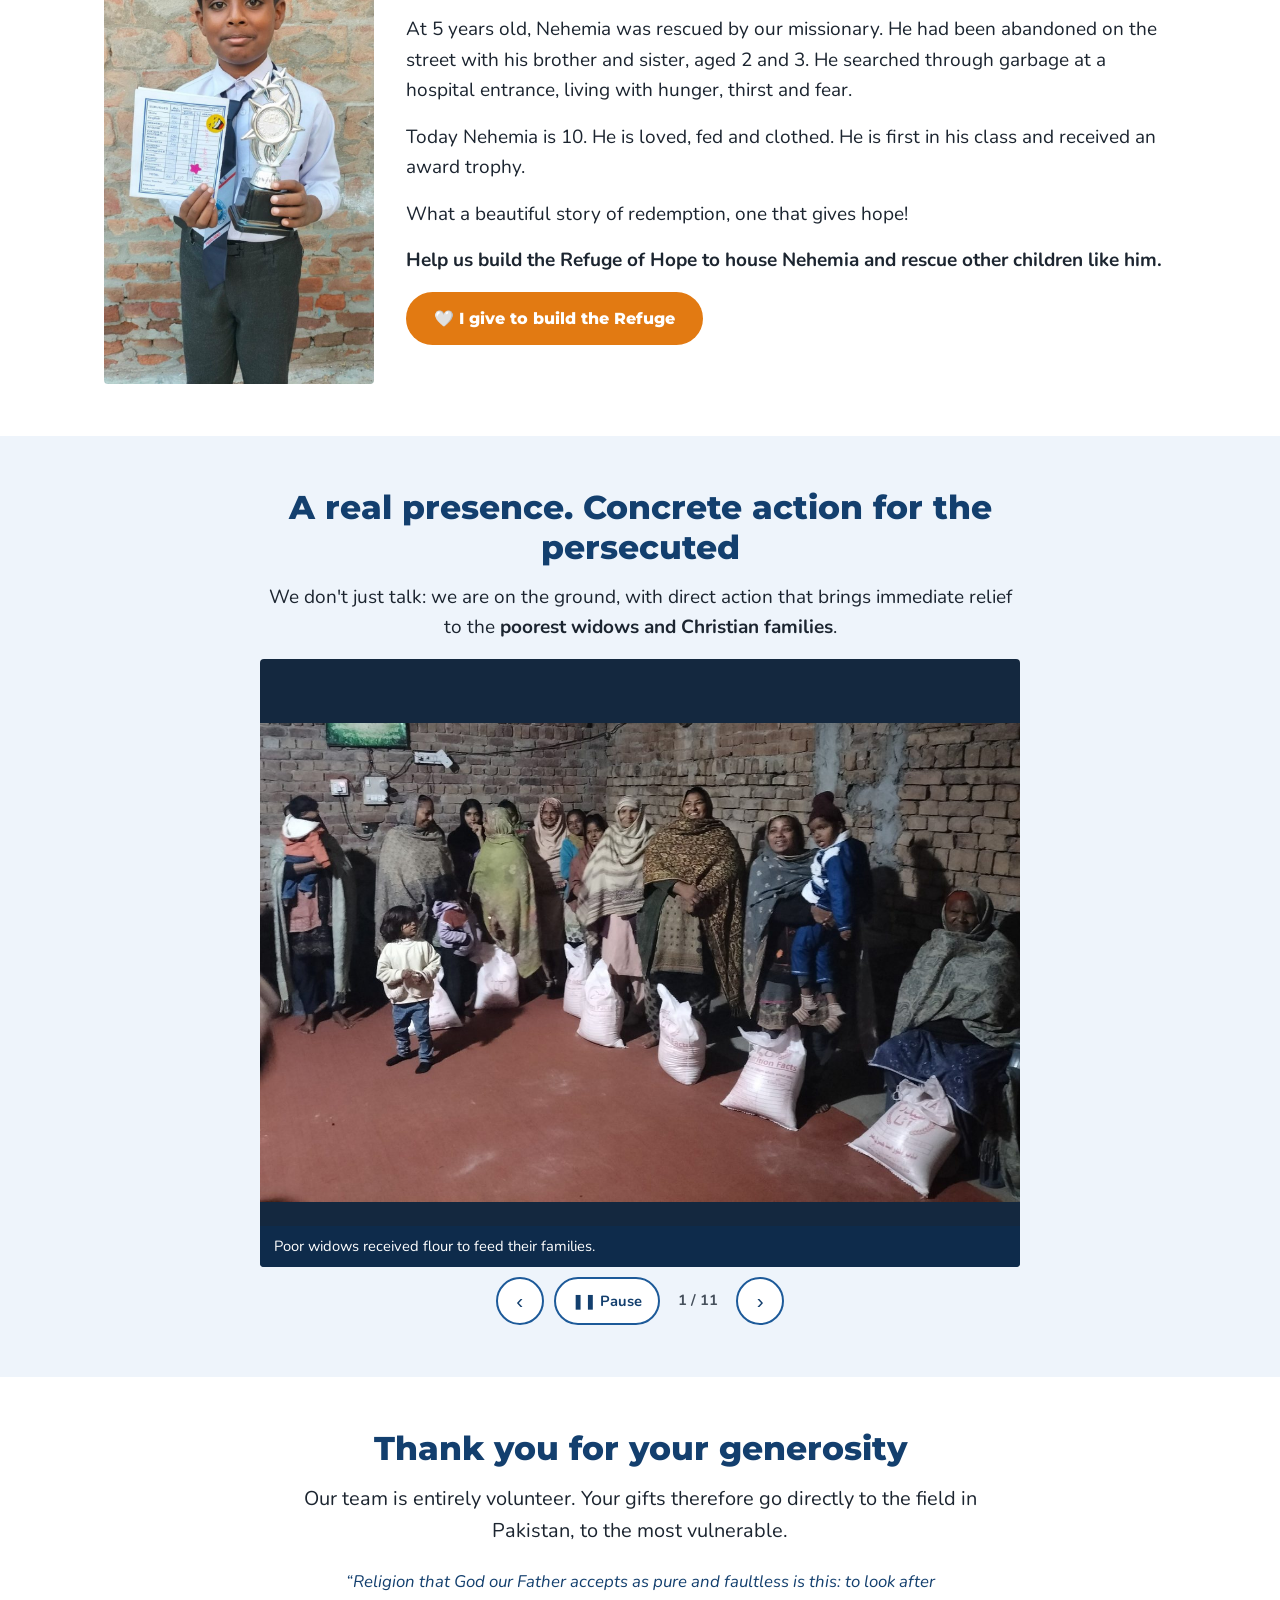
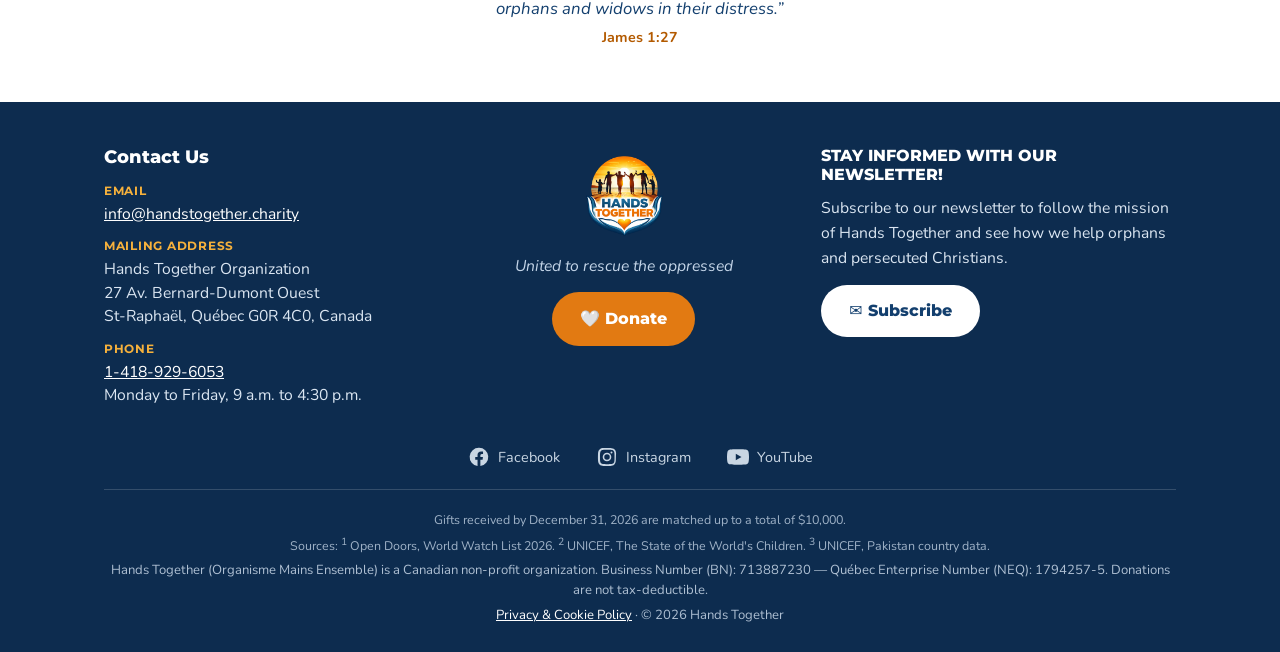
==== commit c3924ddd: "Qui nous sommes : OBNL constitué sous charte fédérale Co-Authored-By: Claude Opus 5.5 <noreply@anthr" ====
--- a/index.html
+++ b/index.html
@@ -180,7 +180,7 @@
     <div class="two-col top who-intro">
       <div>
         <p>In 2025, a few Christians in Canada answered the same call from God: to help <strong>40 persecuted orphans in Pakistan</strong>, whom a Pakistani Christian had taken in and was feeding with all his strength, despite his own persecution.</p>
-        <p>That is how the non-profit organization Hands Together (<em>Mains Ensemble</em> in French) was born.</p>
+        <p>That is how Hands Together (<em>Mains Ensemble</em> in French) was born, a non-profit organization legally incorporated under a Canadian federal charter.</p>
         <p style="margin:0"><strong>Our team is 100% volunteer.</strong> Your gifts go directly to support the orphans in Pakistan, through our two native missionaries. We are in touch with them every week and receive financial reports from them with receipts, photos and videos.</p>
       </div>
         <figure>
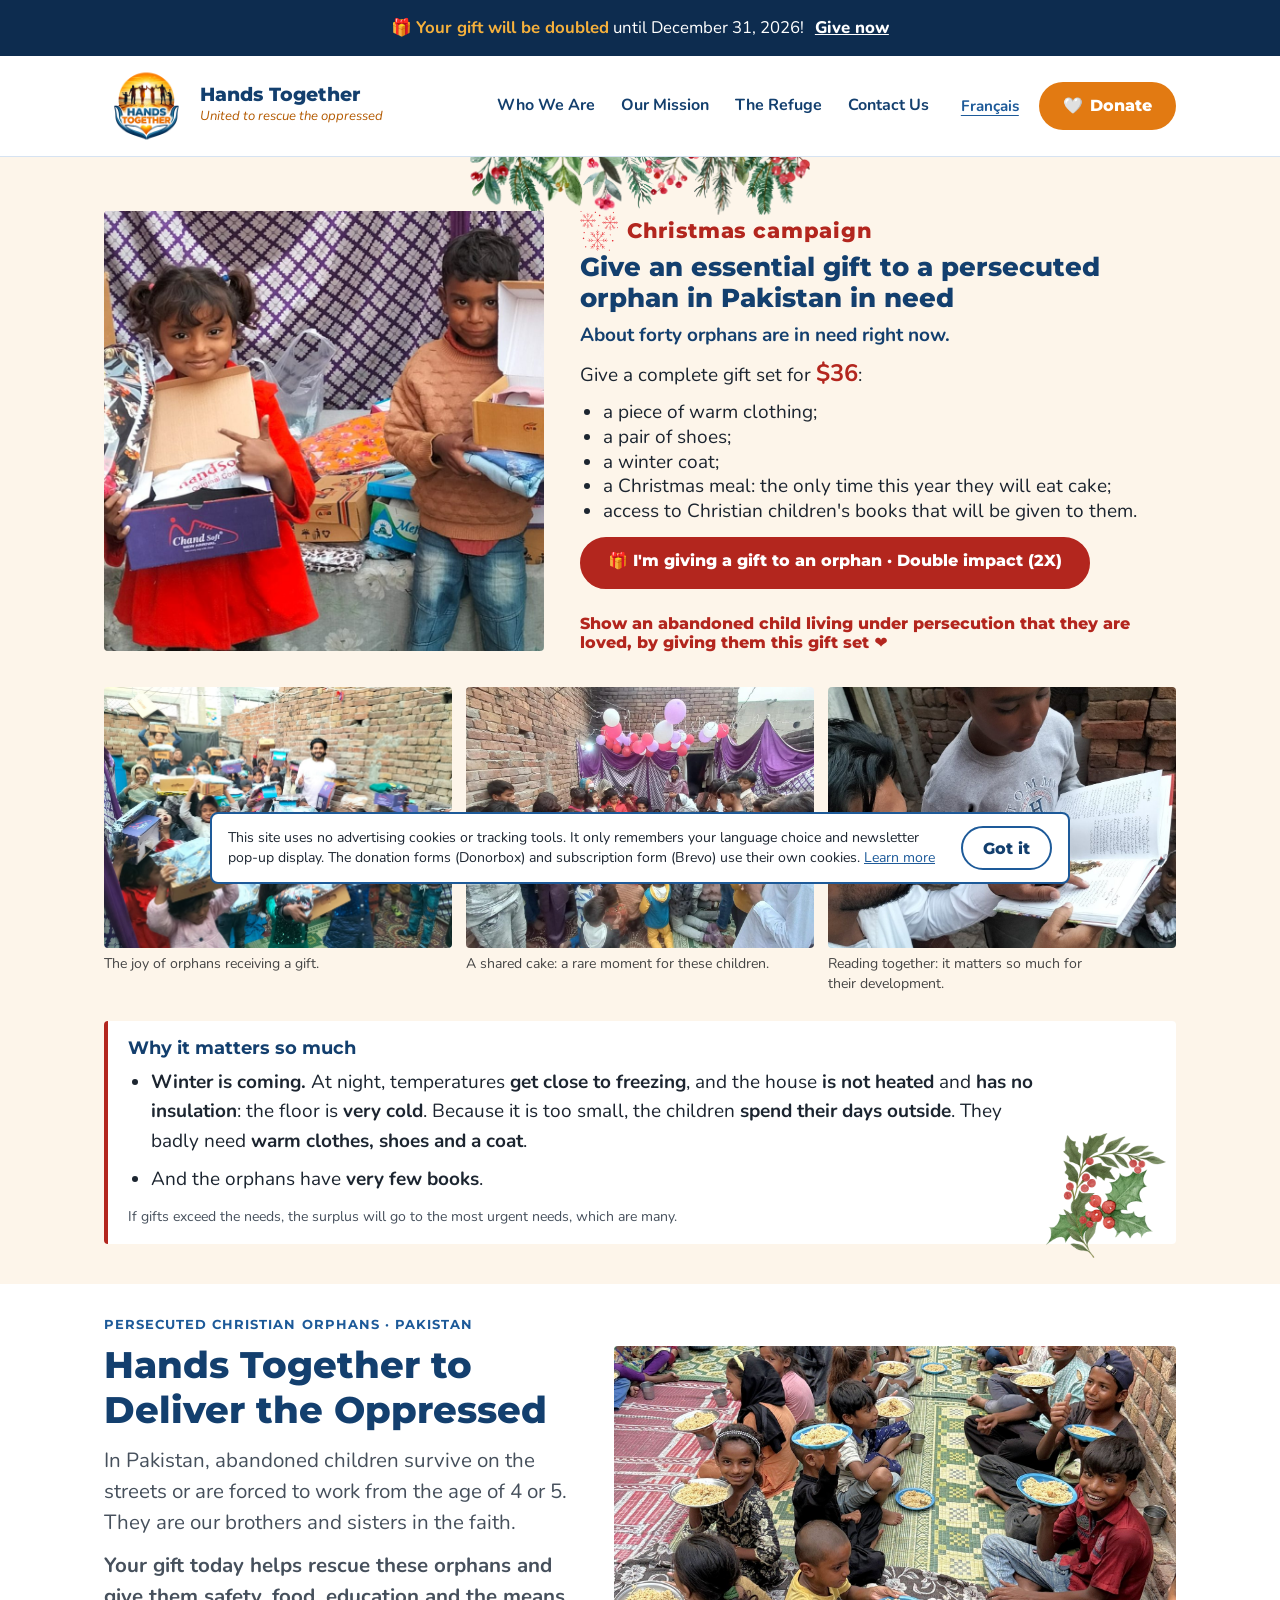
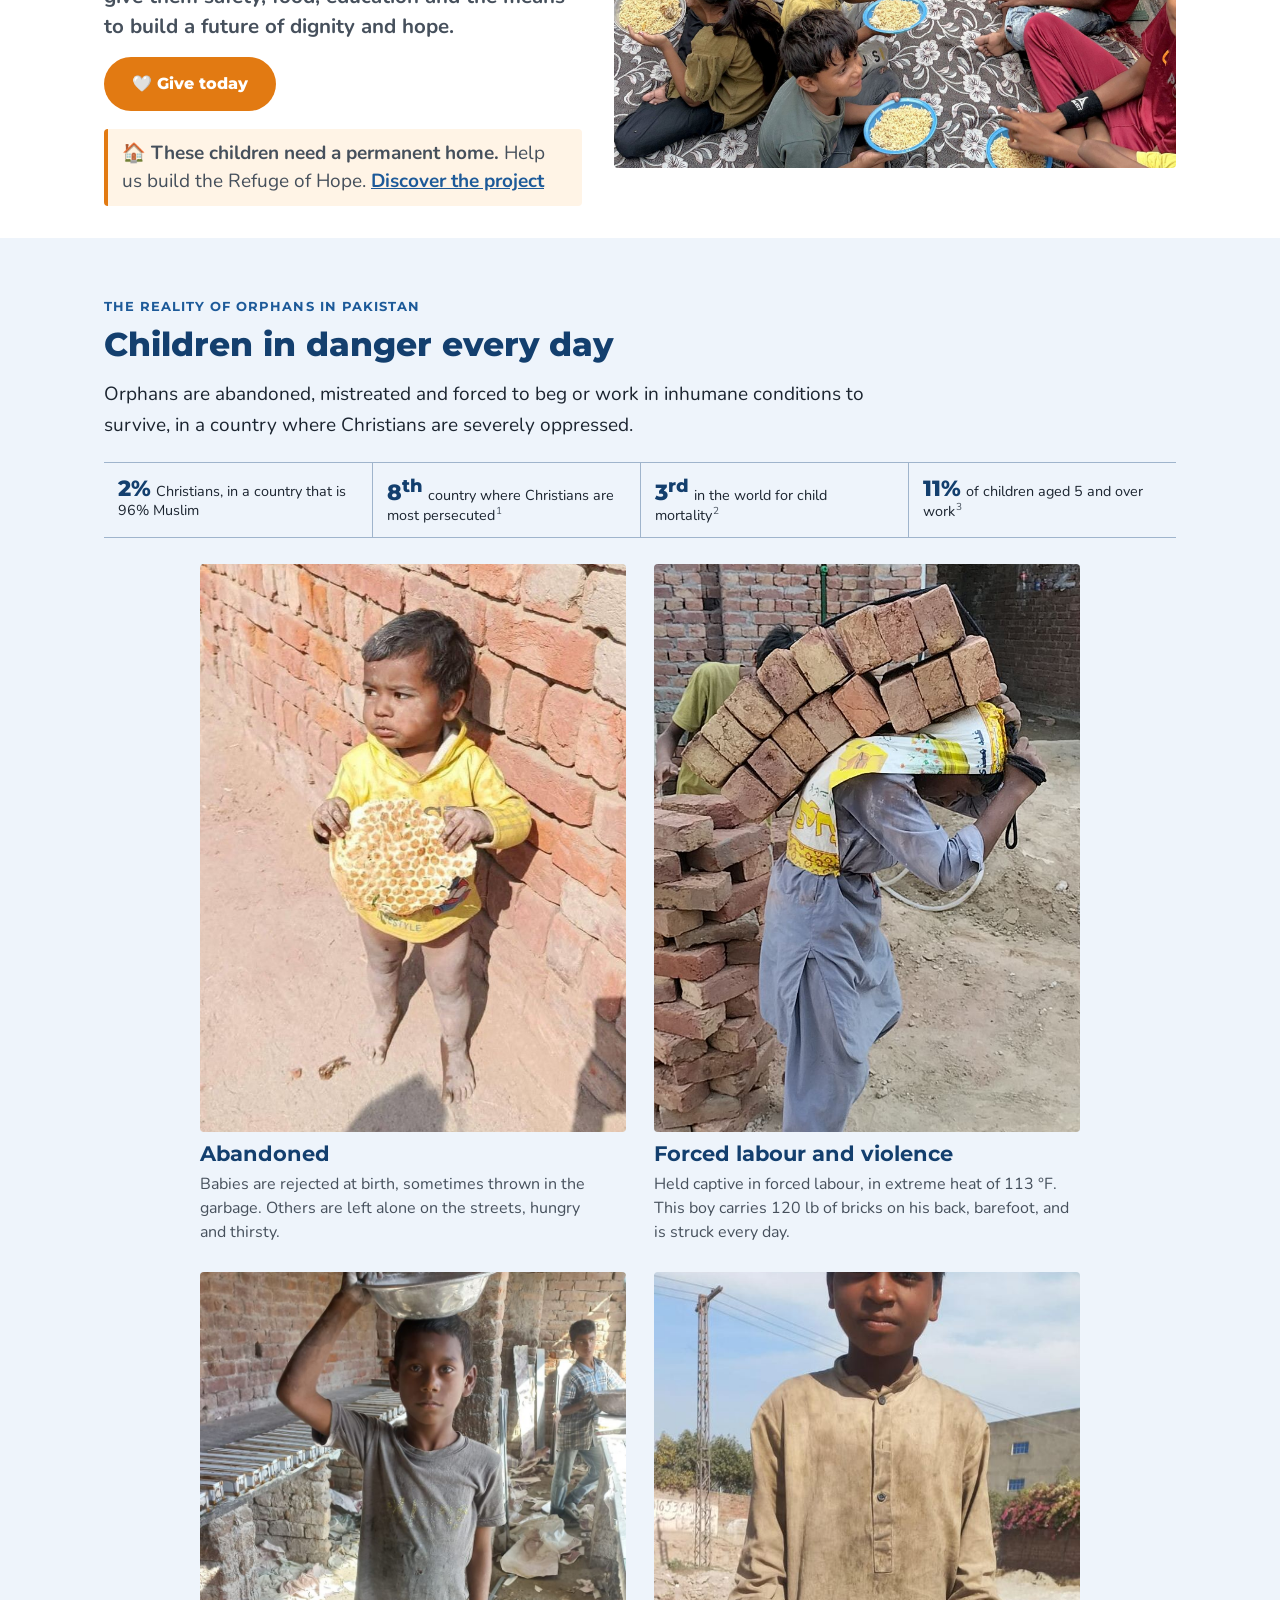
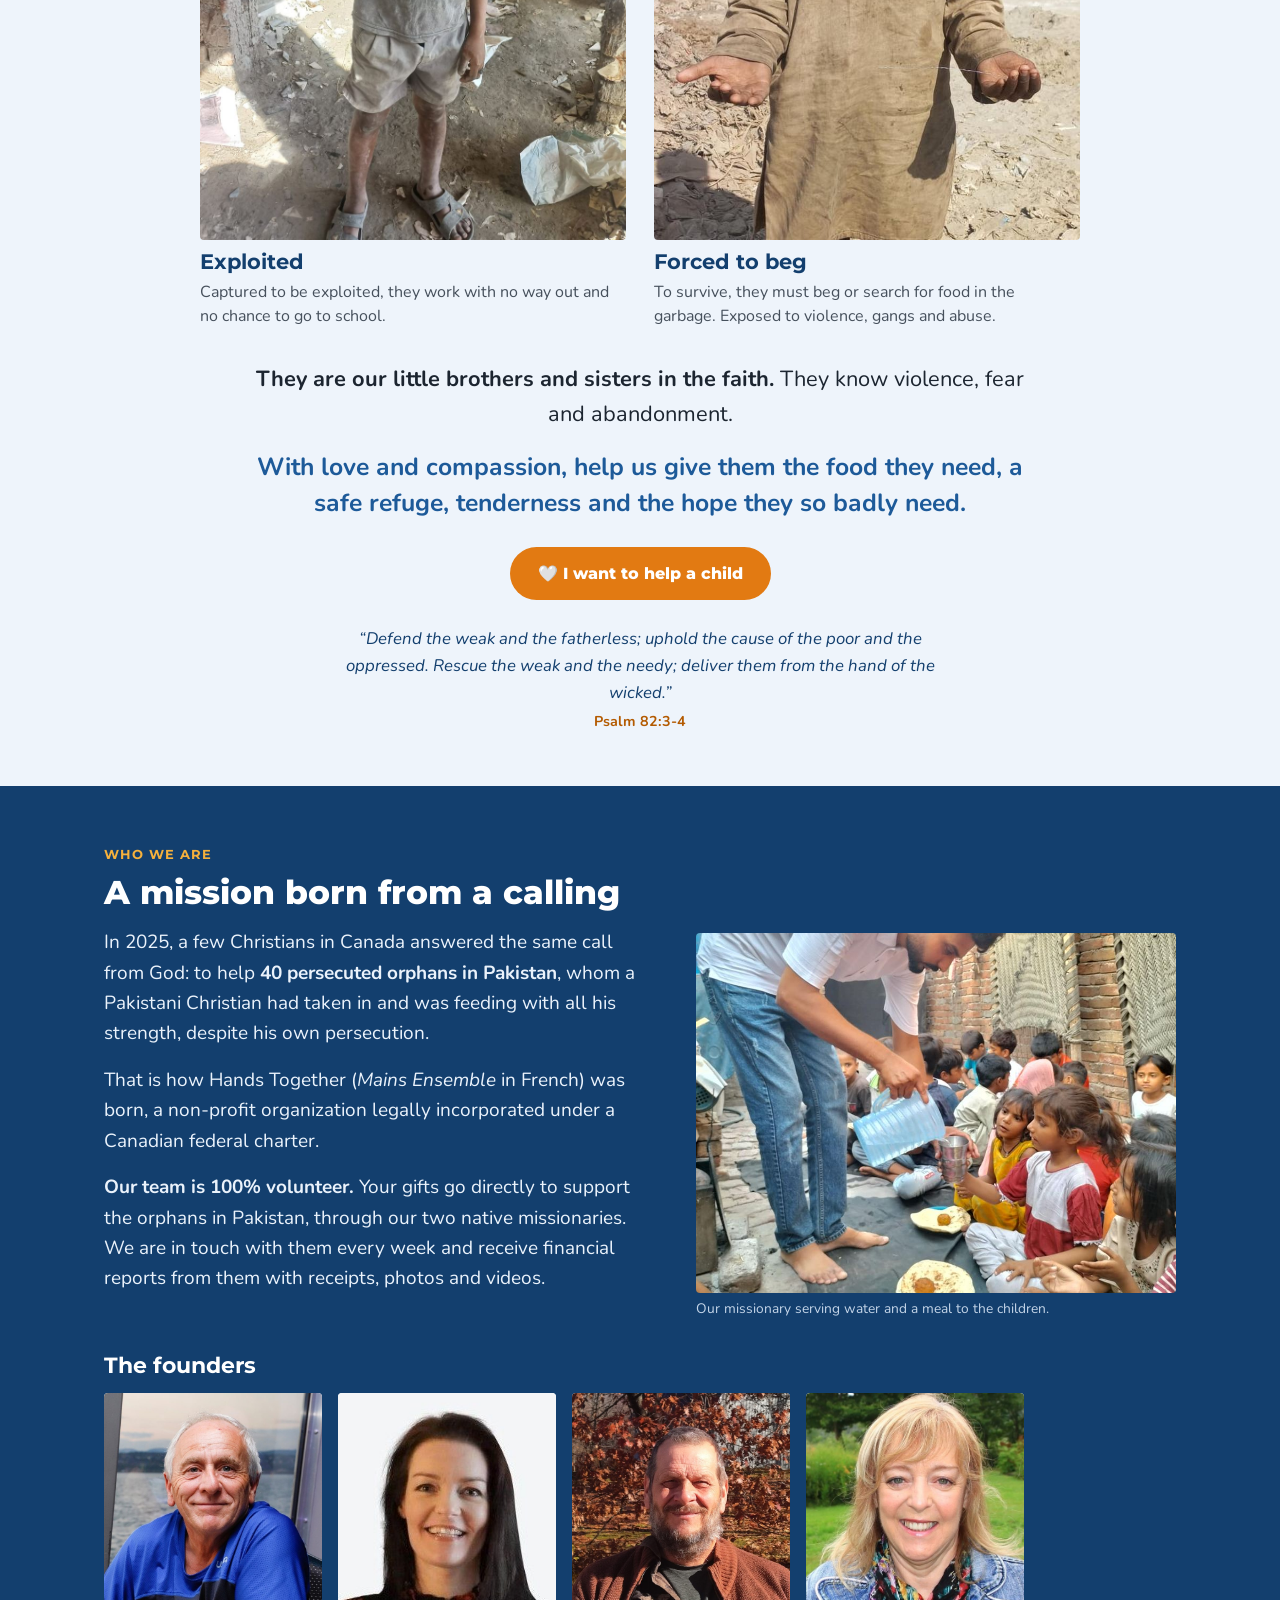
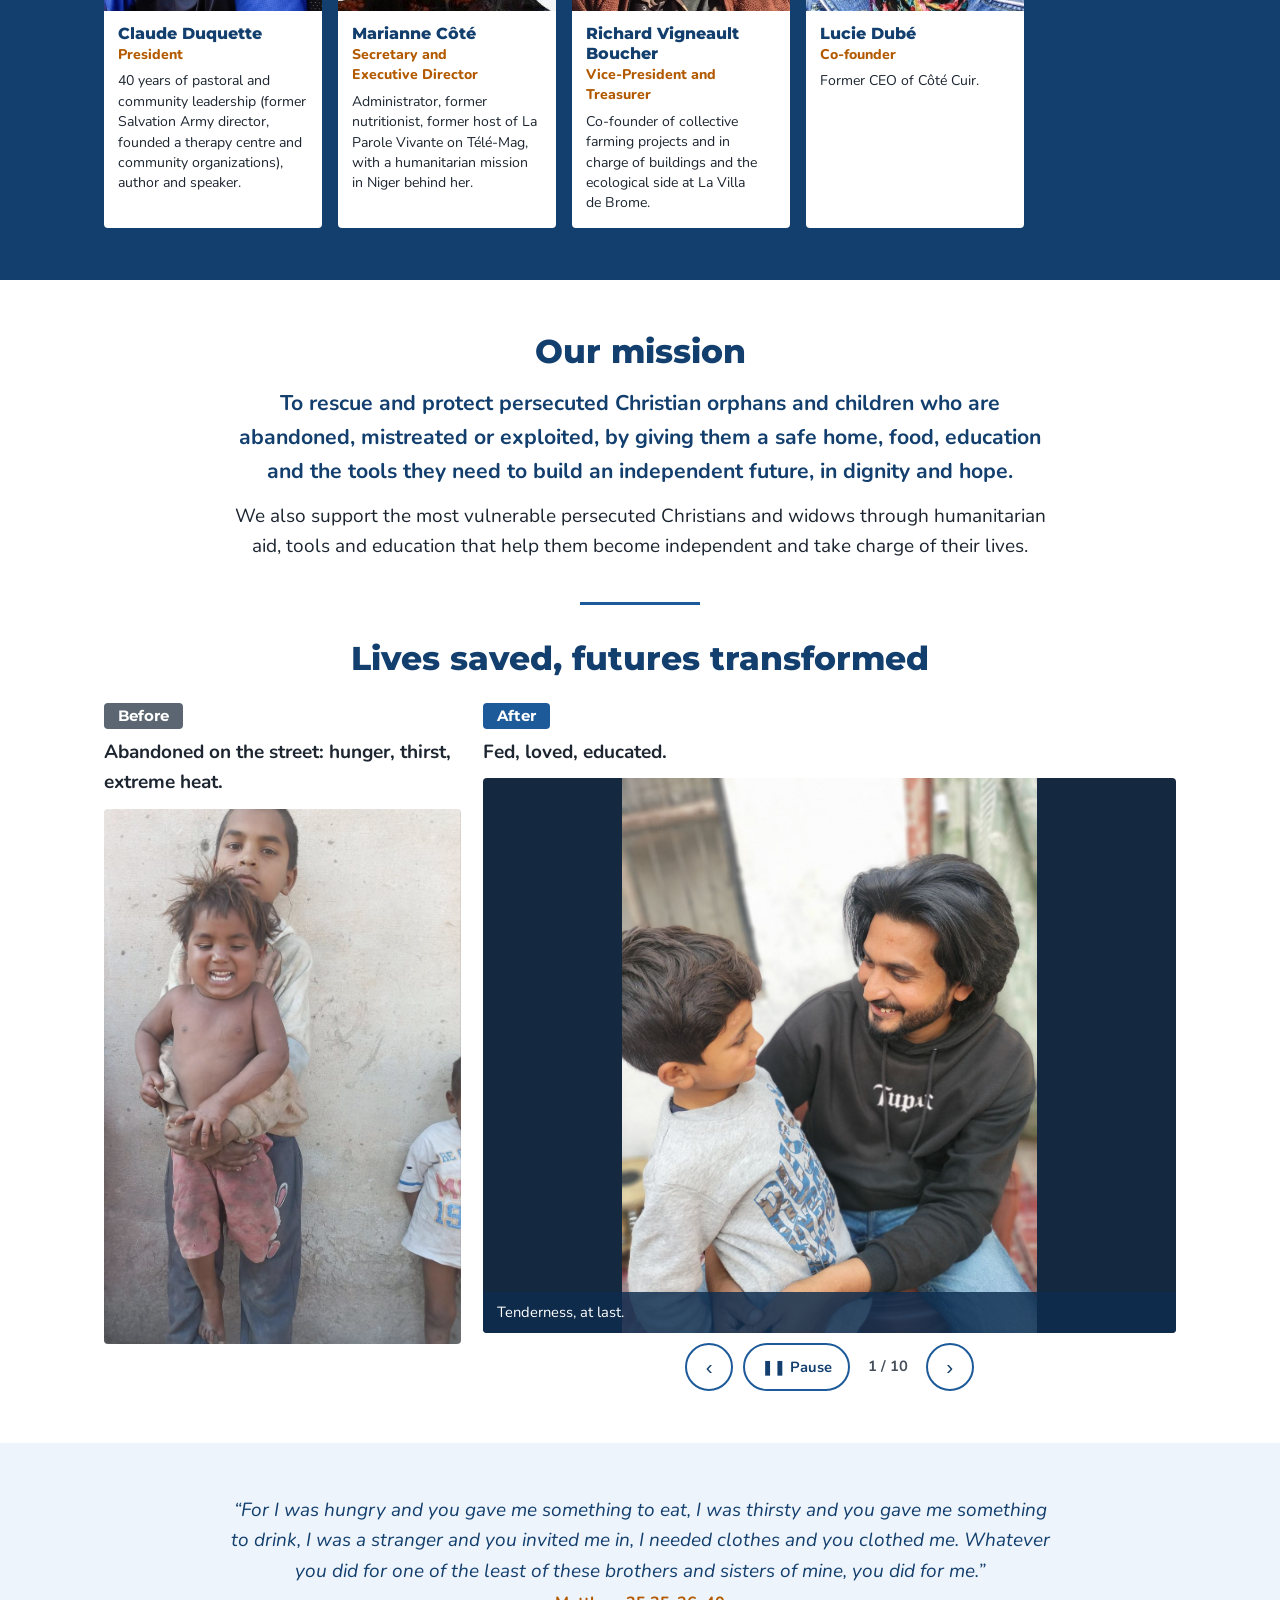
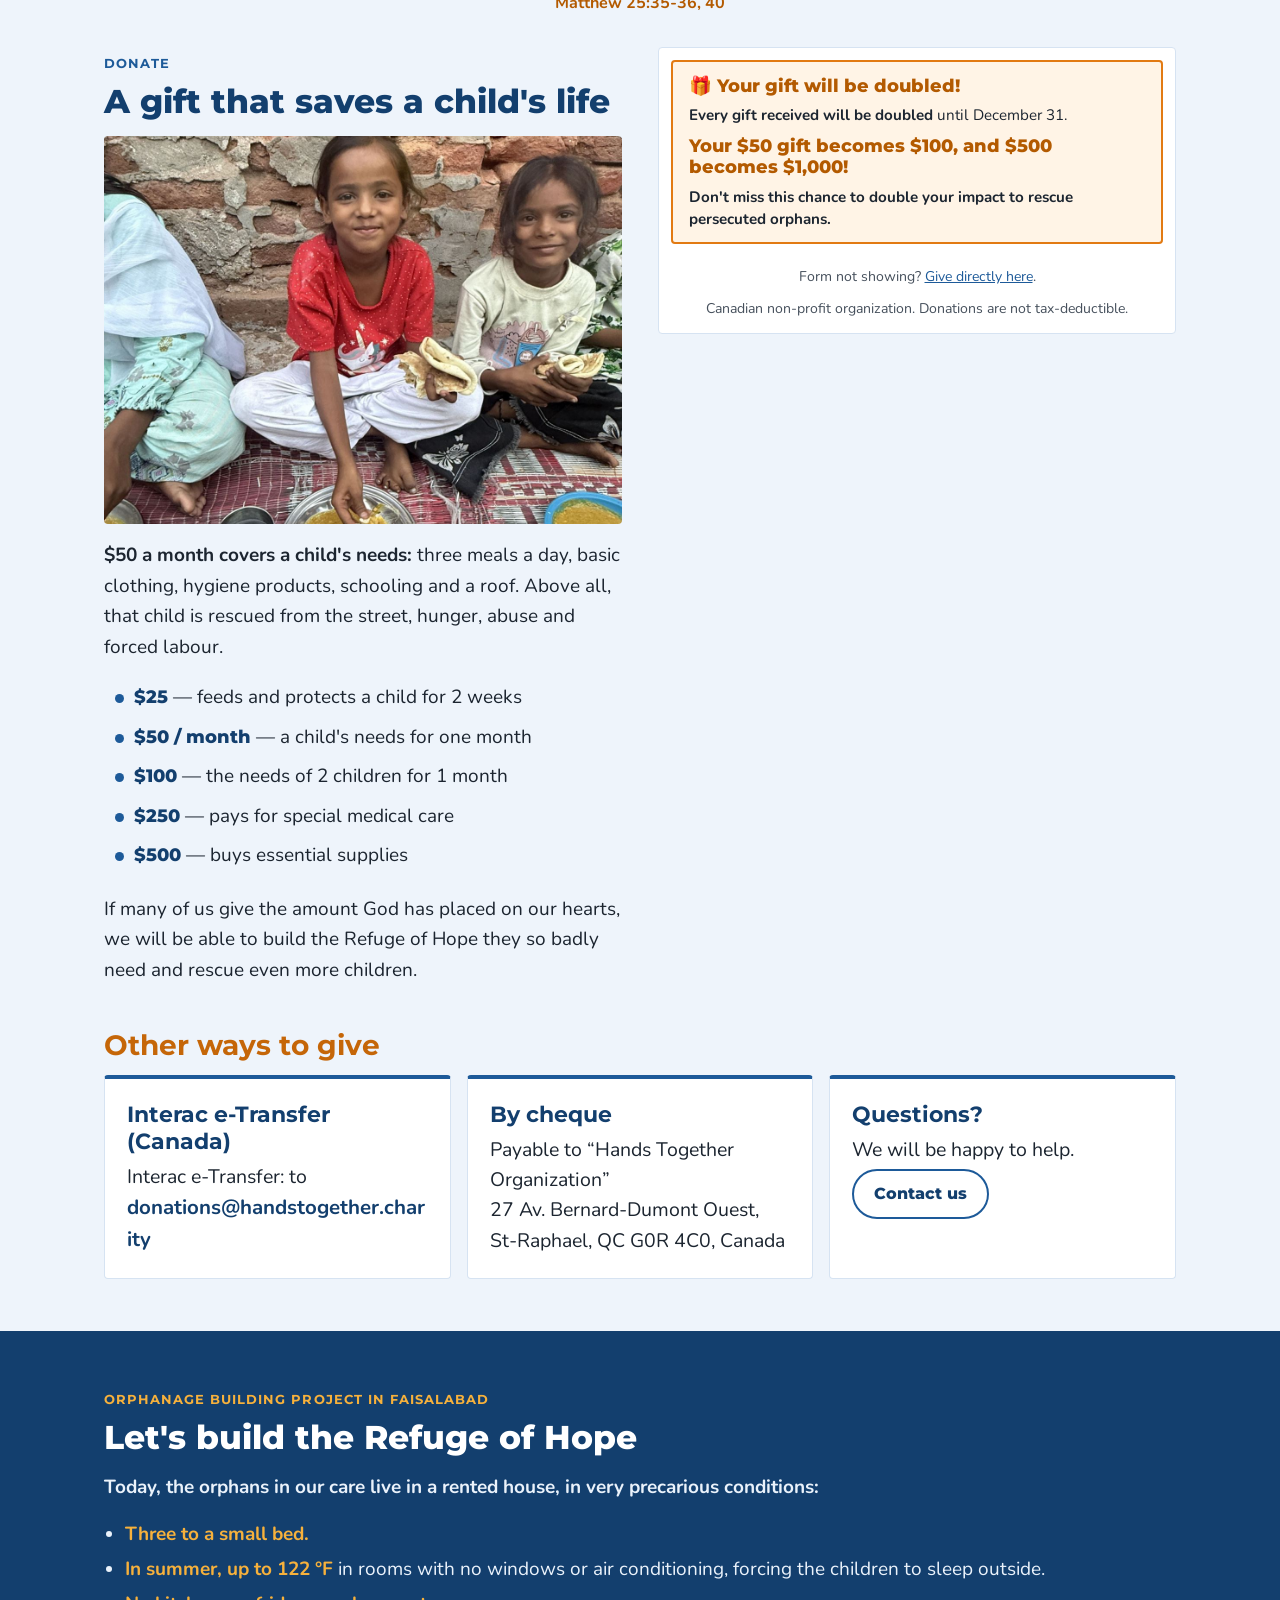
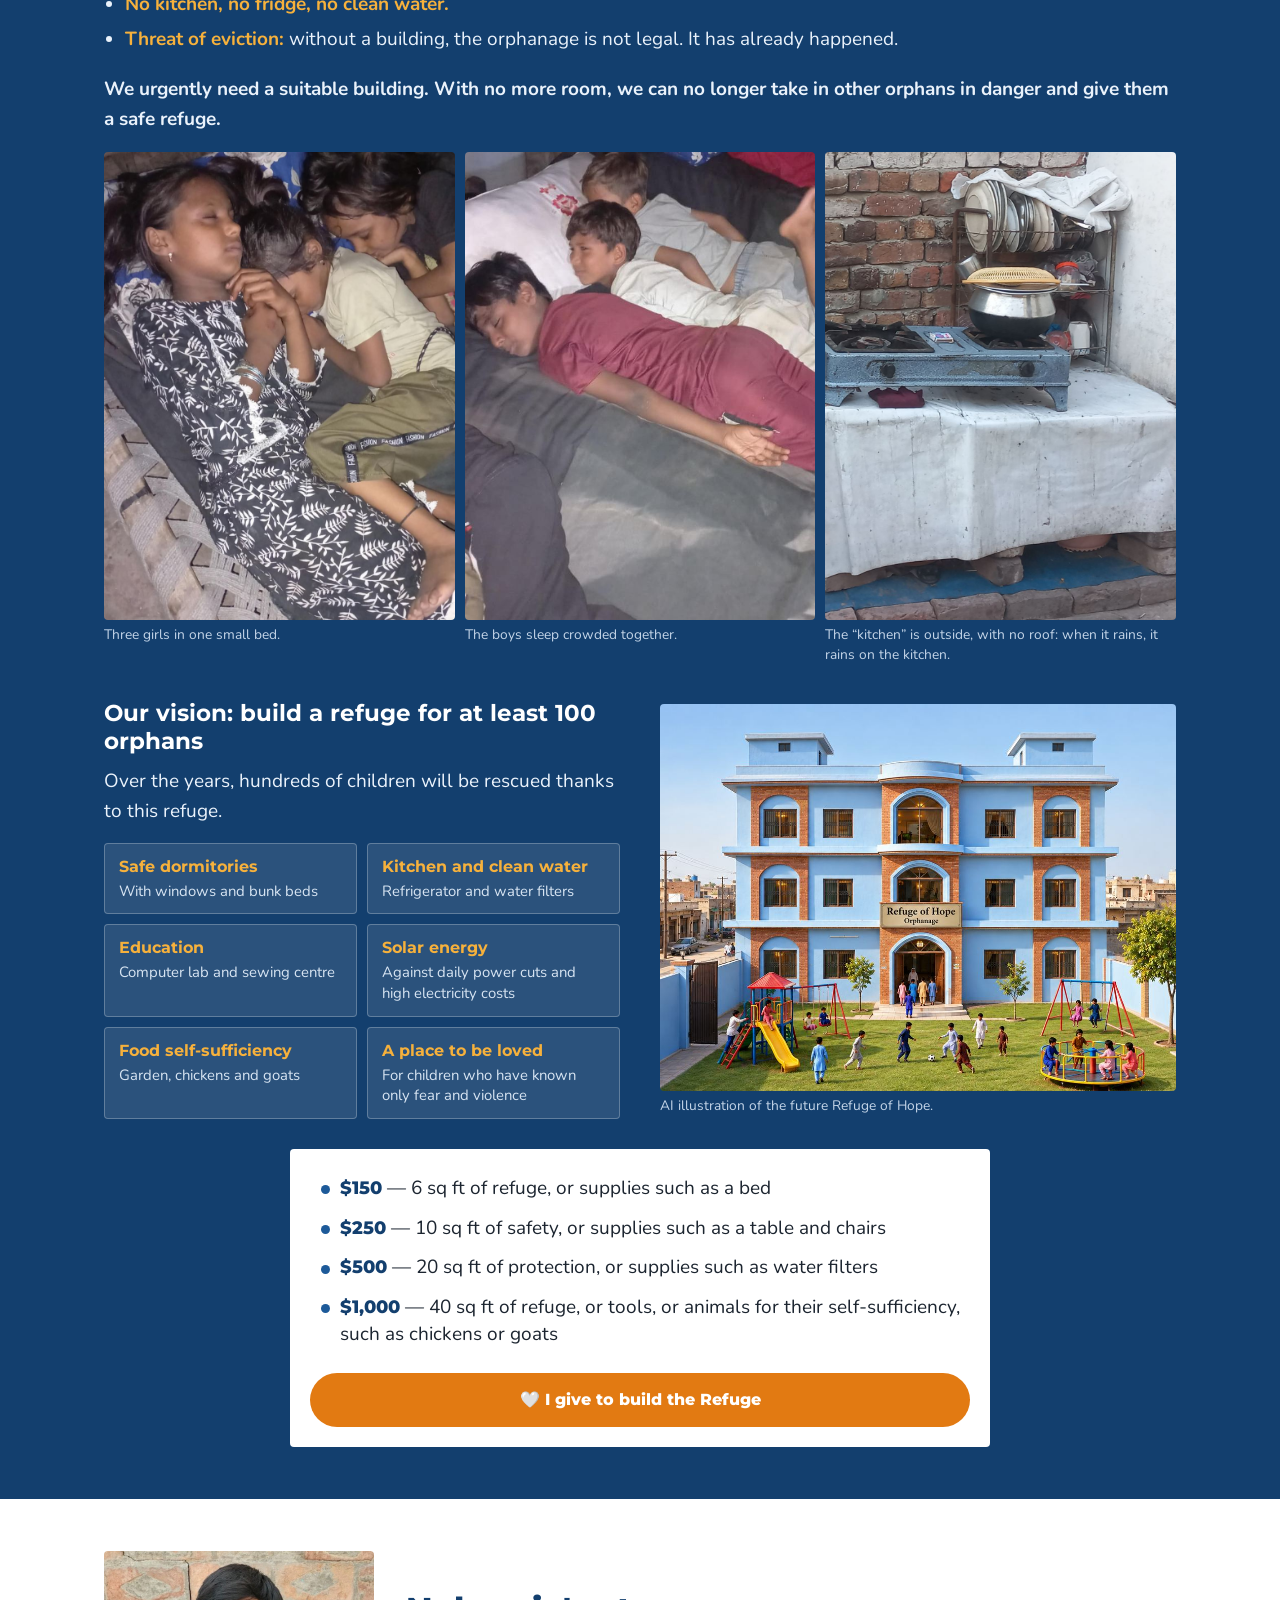
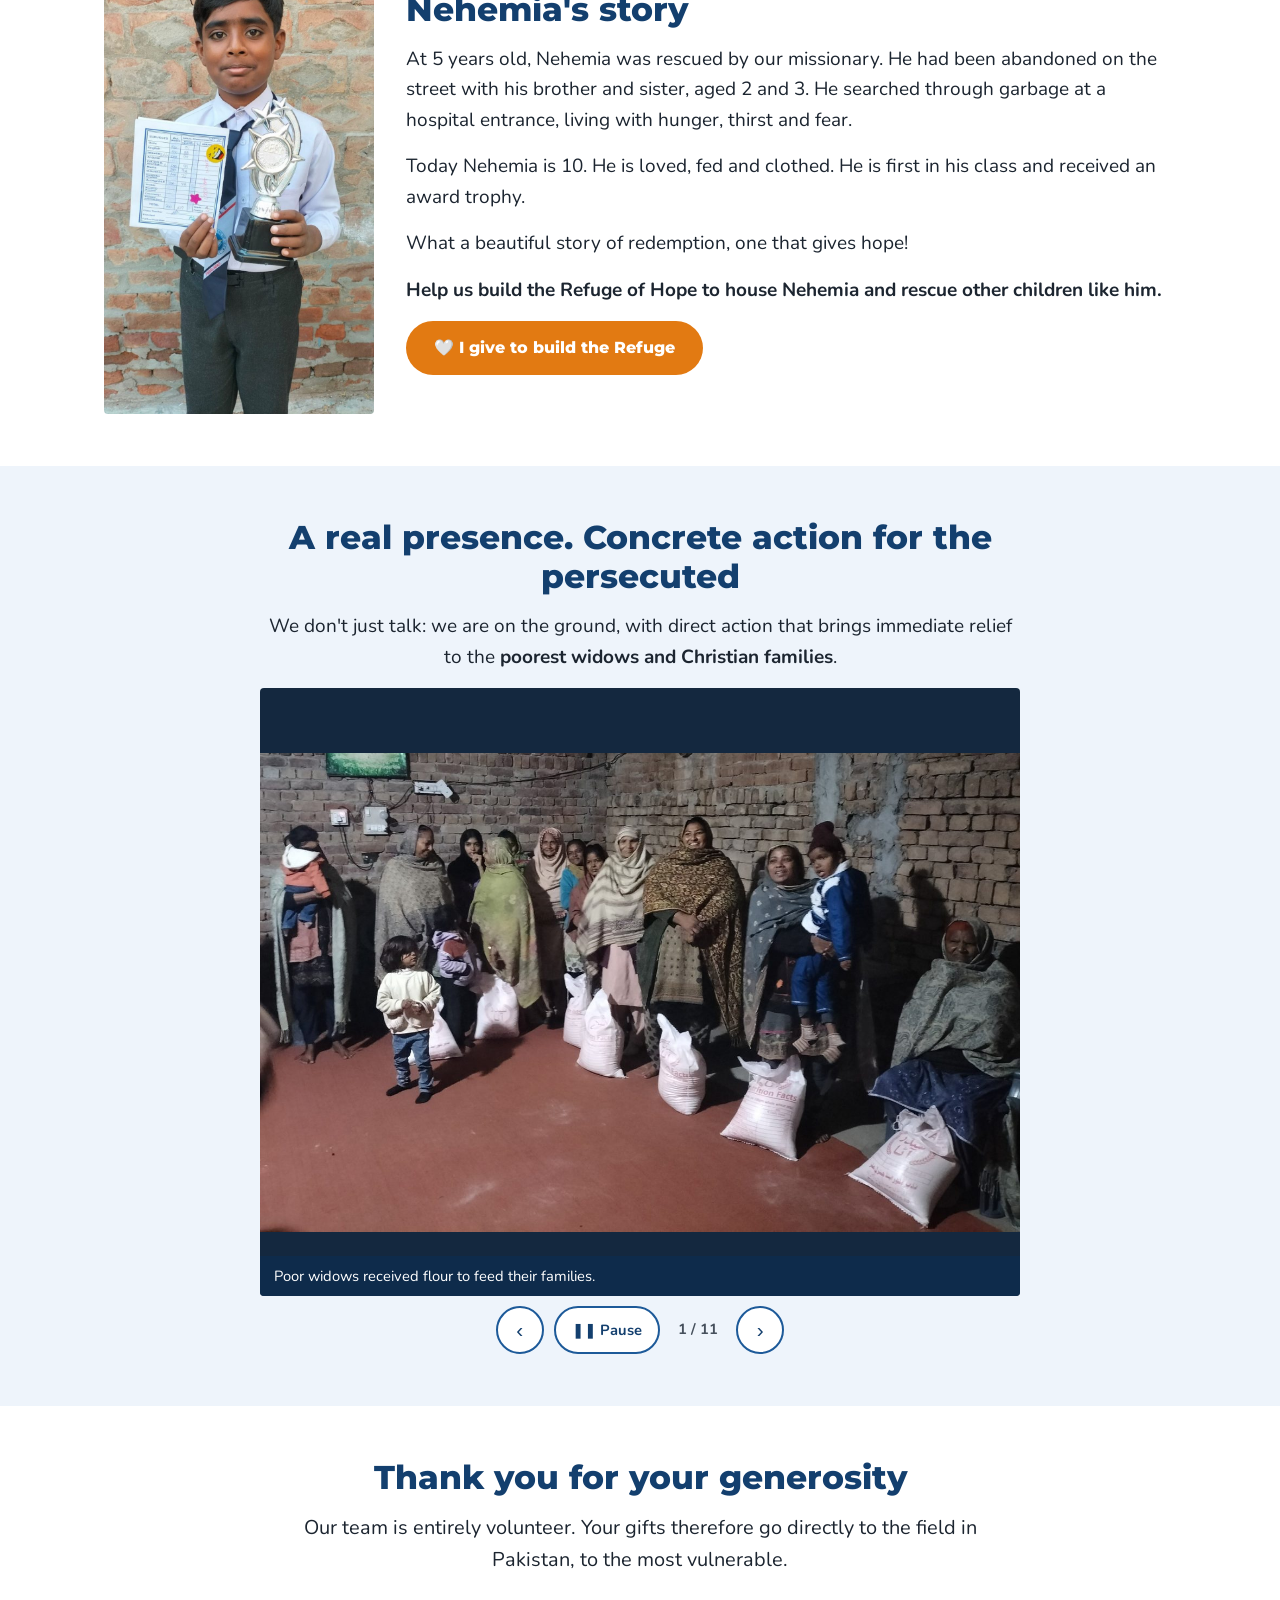
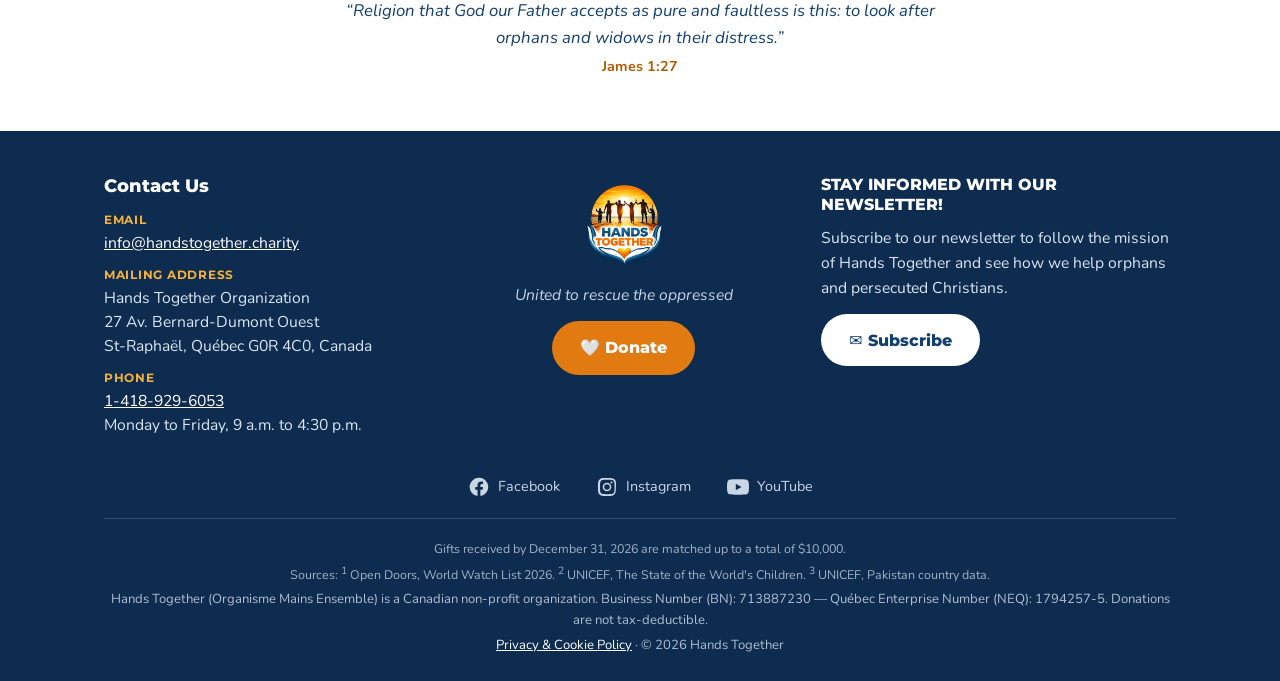
==== commit 305b116f: "Christmas campaign: house has no insulation, very cold floor Co-Authored-By: Claude Opus 5.5 <norepl" ====
--- a/index.html
+++ b/index.html
@@ -101,7 +101,7 @@
       <img class="noel-holly" src="assets/img/noel-houx.webp" alt="" aria-hidden="true" width="360" height="376">
       <h3>Why it matters so much</h3>
       <ul class="noel-why-list">
-        <li><strong>Winter is coming.</strong> At night, temperatures <strong>get close to freezing</strong>, and the house <strong>is not heated</strong>. Because it is too small, the children <strong>spend their days outside</strong>. They badly need <strong>warm clothes, shoes and a coat</strong>.</li>
+        <li><strong>Winter is coming.</strong> At night, temperatures <strong>get close to freezing</strong>, and the house <strong>is not heated</strong> and <strong>has no insulation</strong>: the floor is <strong>very cold</strong>. Because it is too small, the children <strong>spend their days outside</strong>. They badly need <strong>warm clothes, shoes and a coat</strong>.</li>
         <li>And the orphans have <strong>very few books</strong>.</li>
       </ul>
       <p class="note noel-surplus">If gifts exceed the needs, the surplus will go to the most urgent needs, which are many.</p>
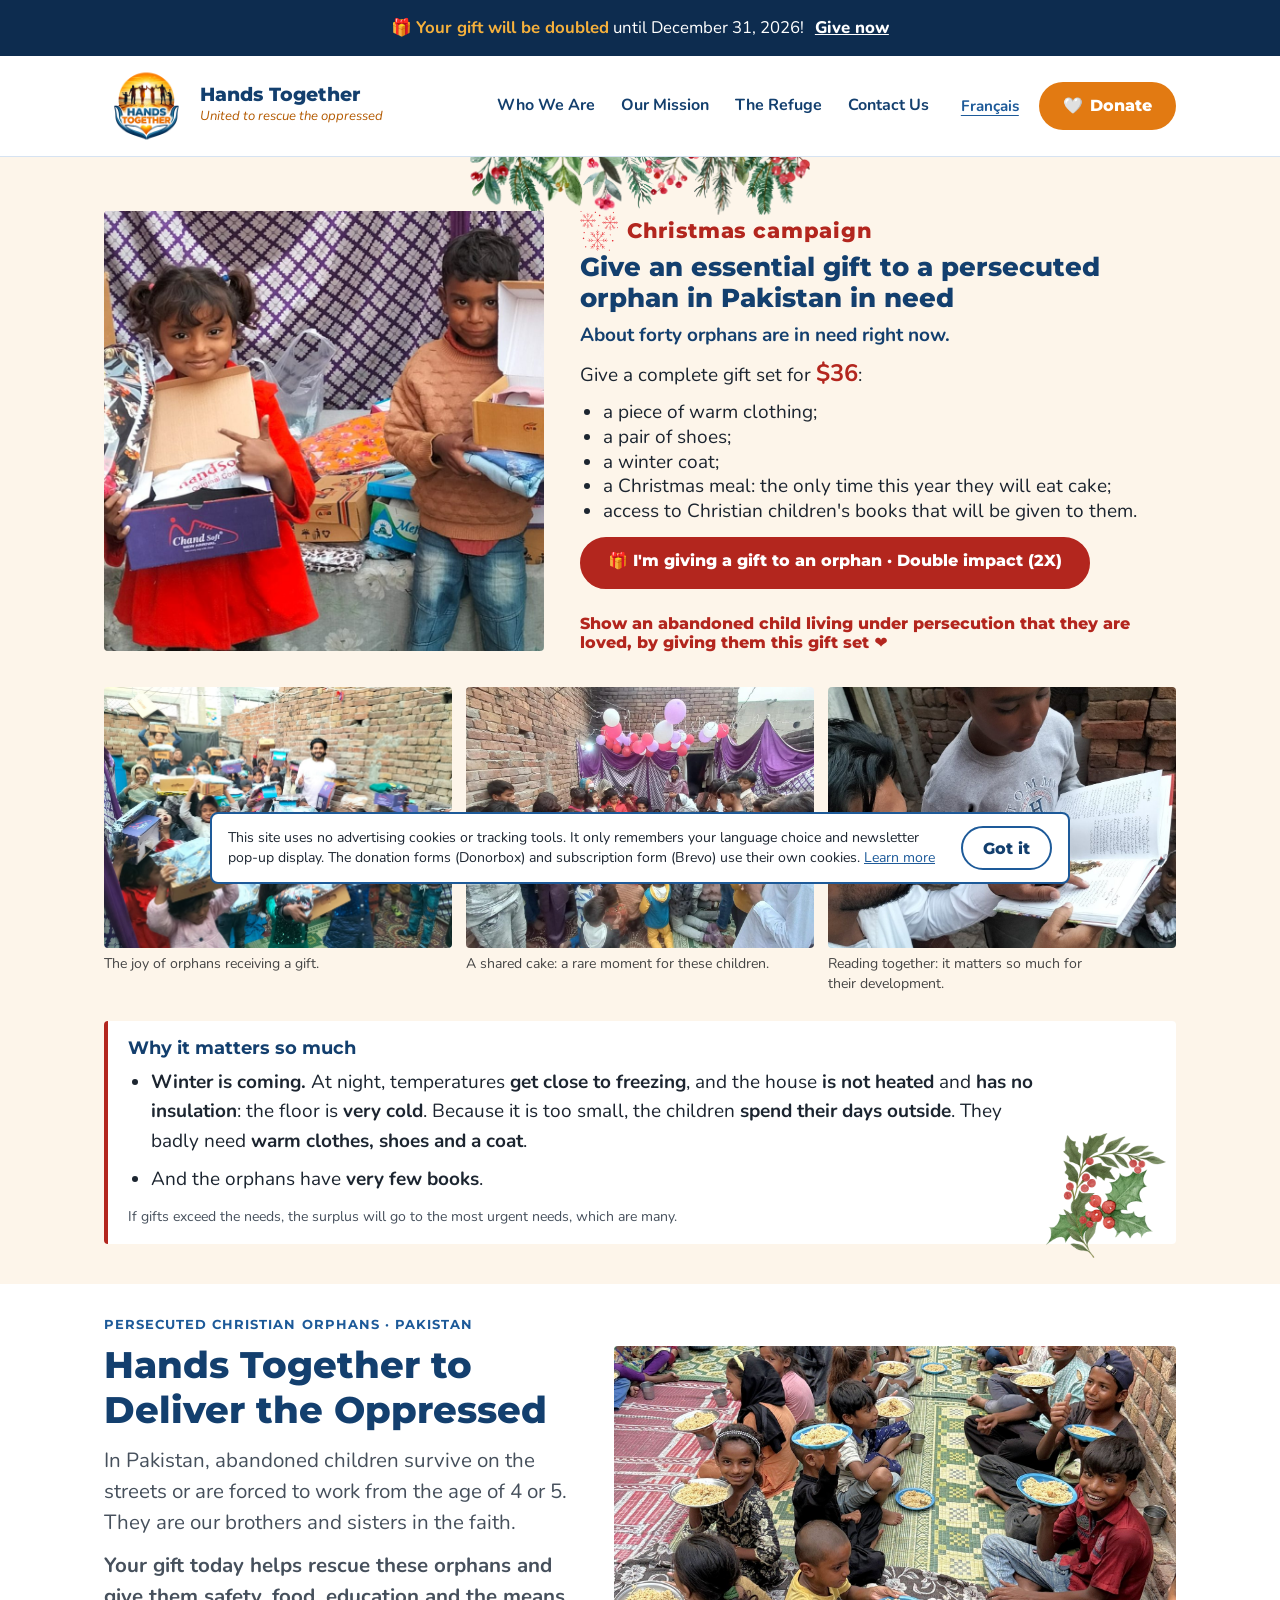
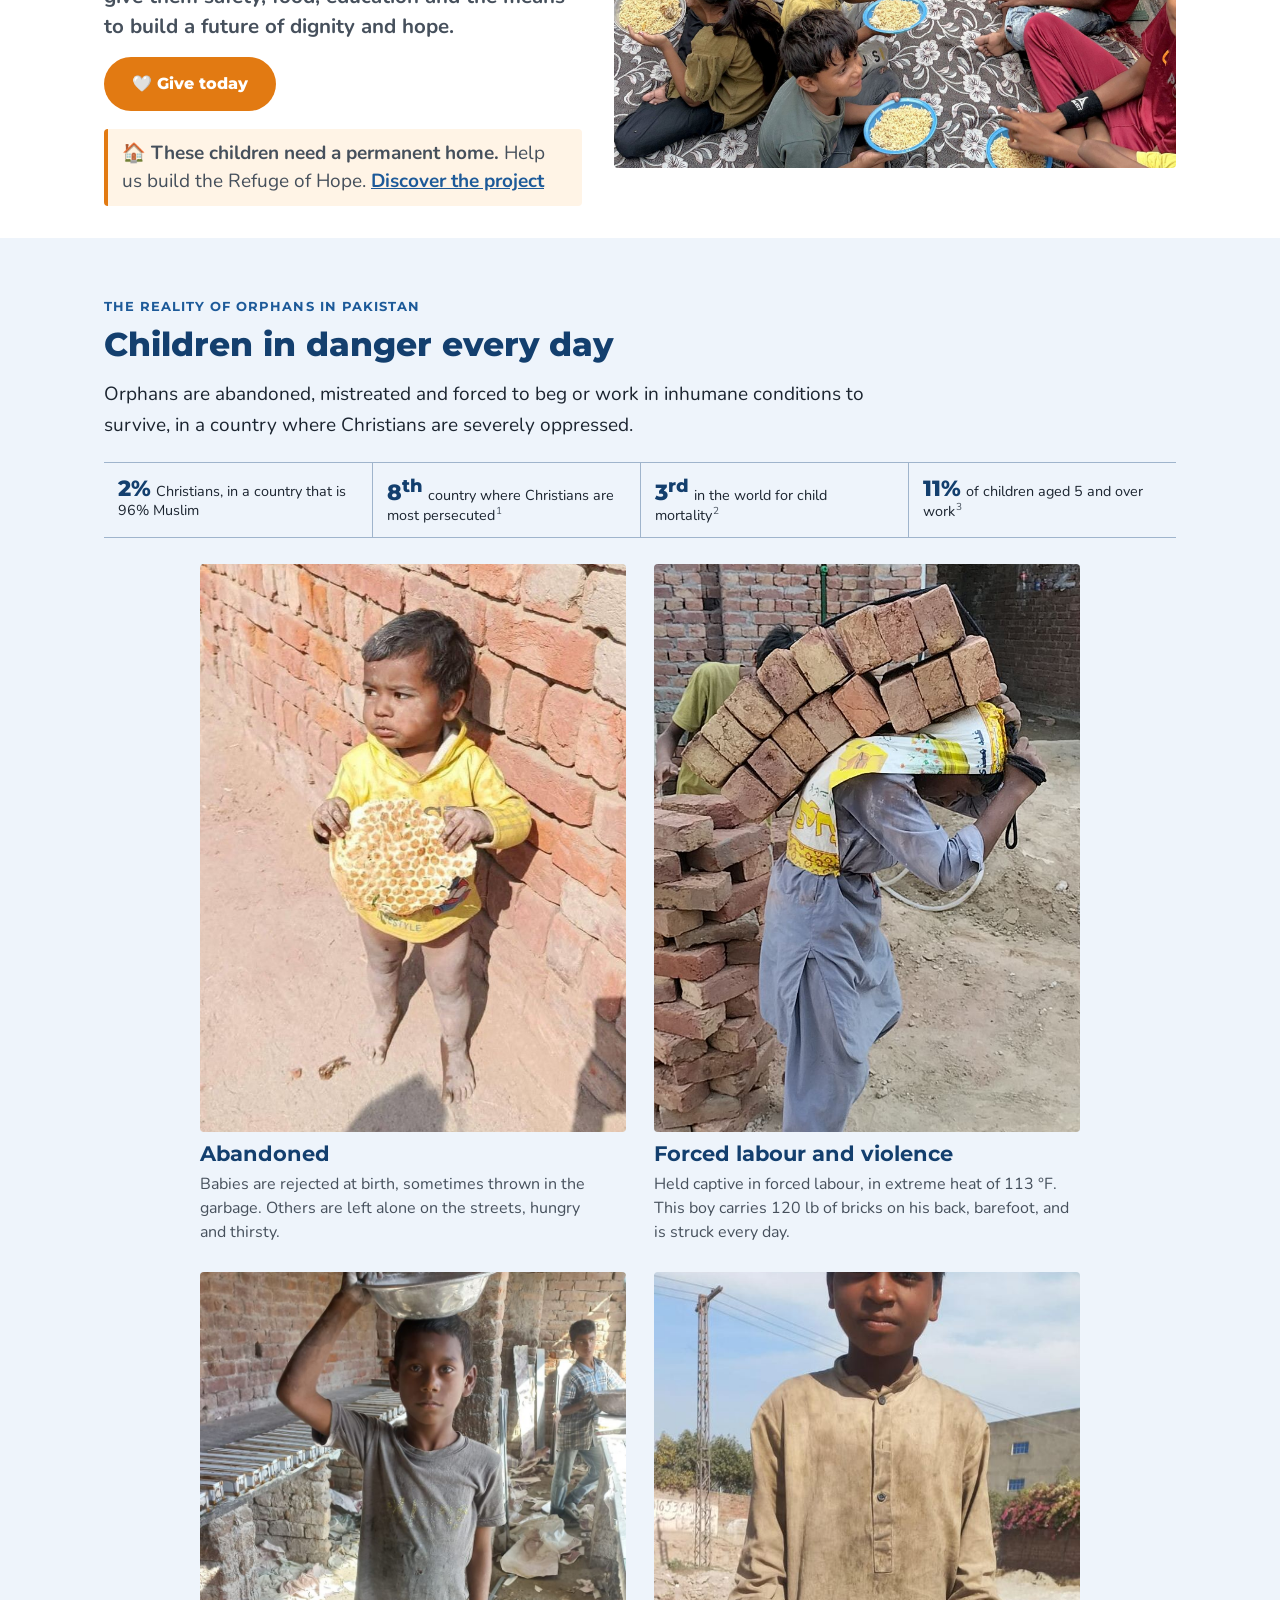
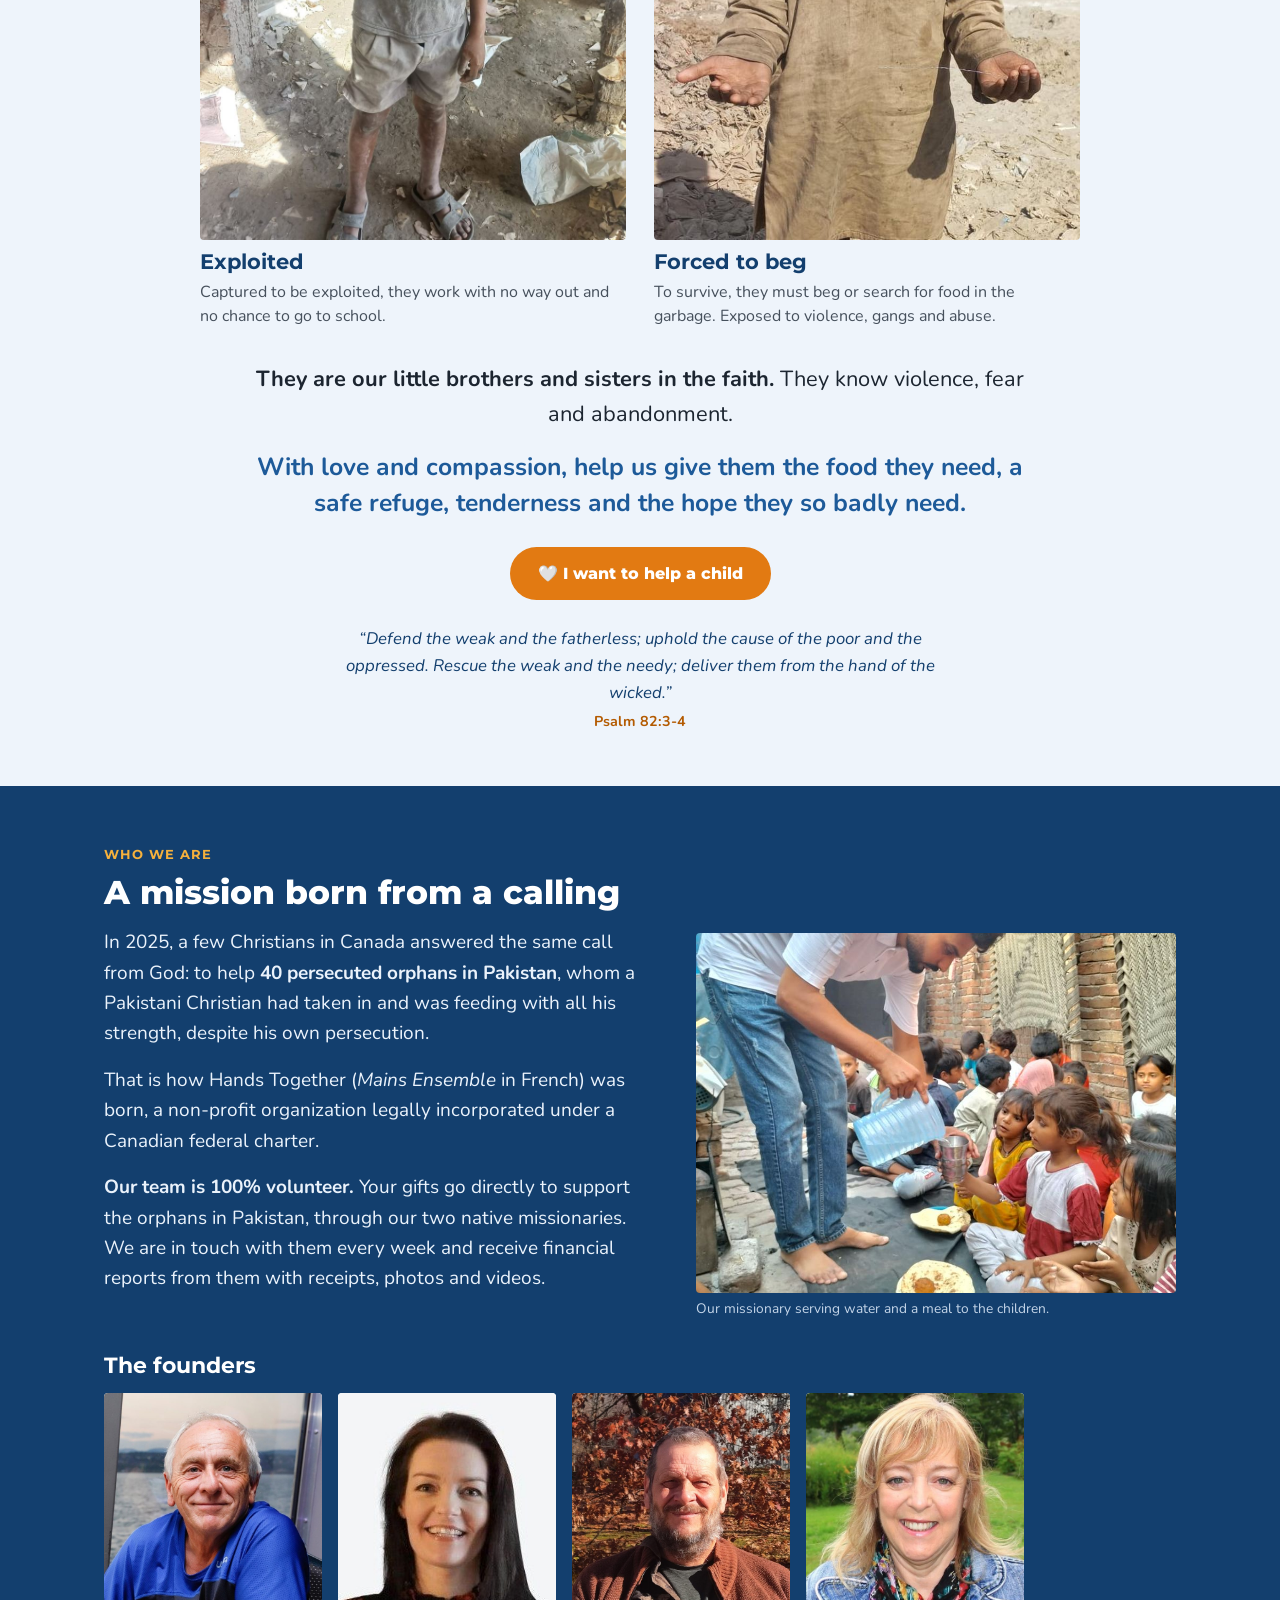
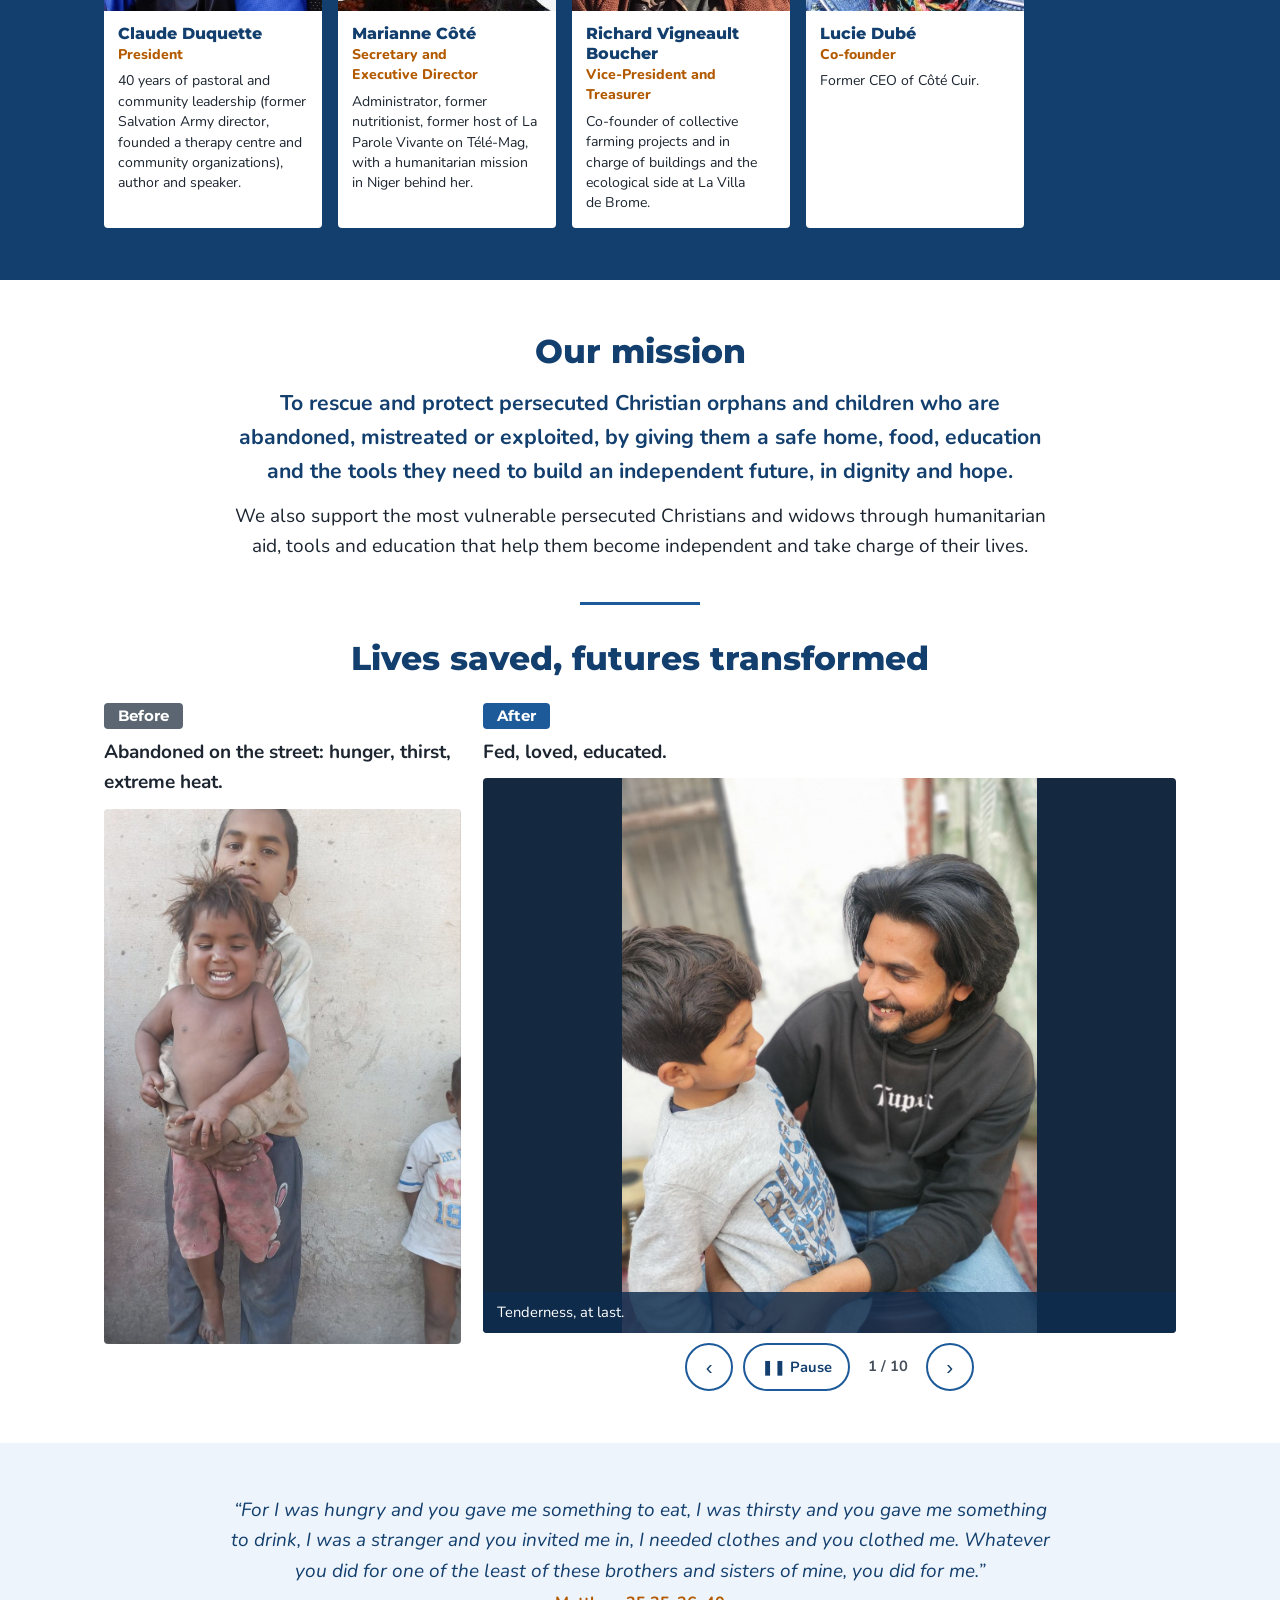
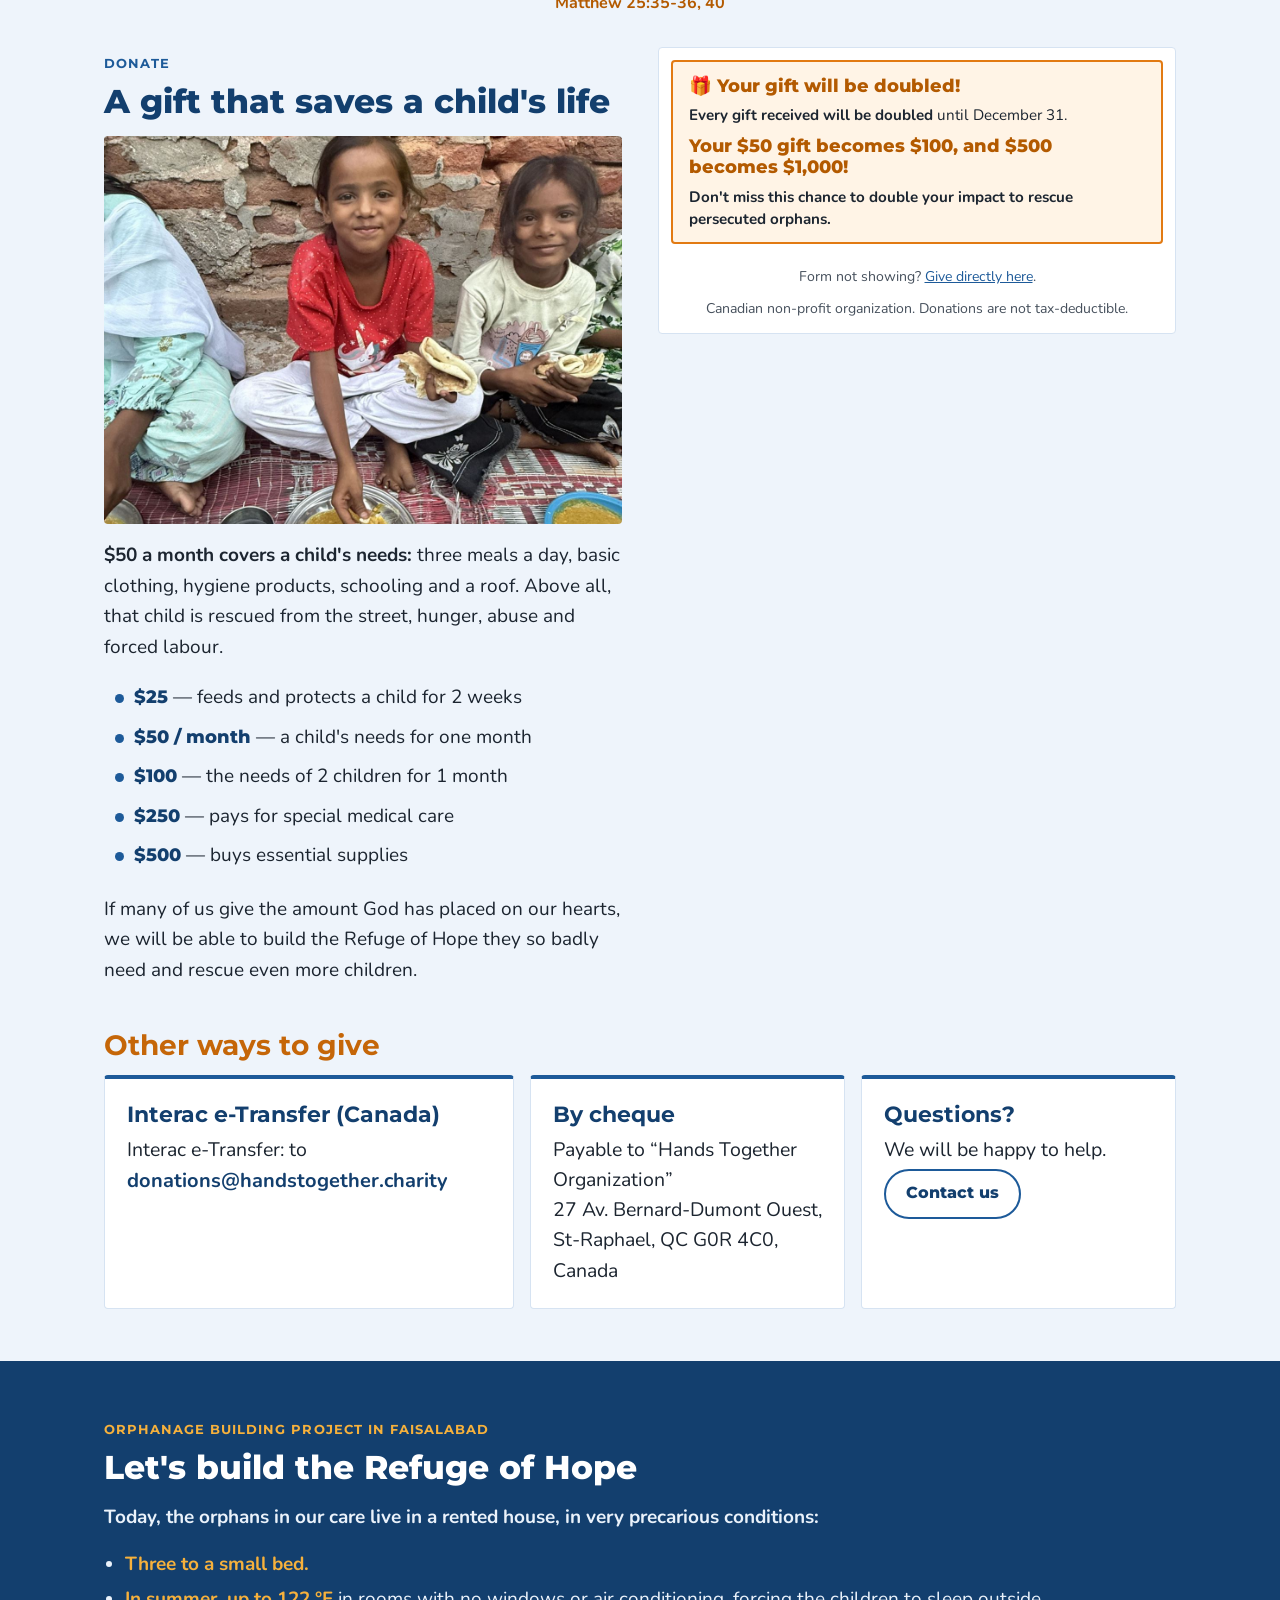
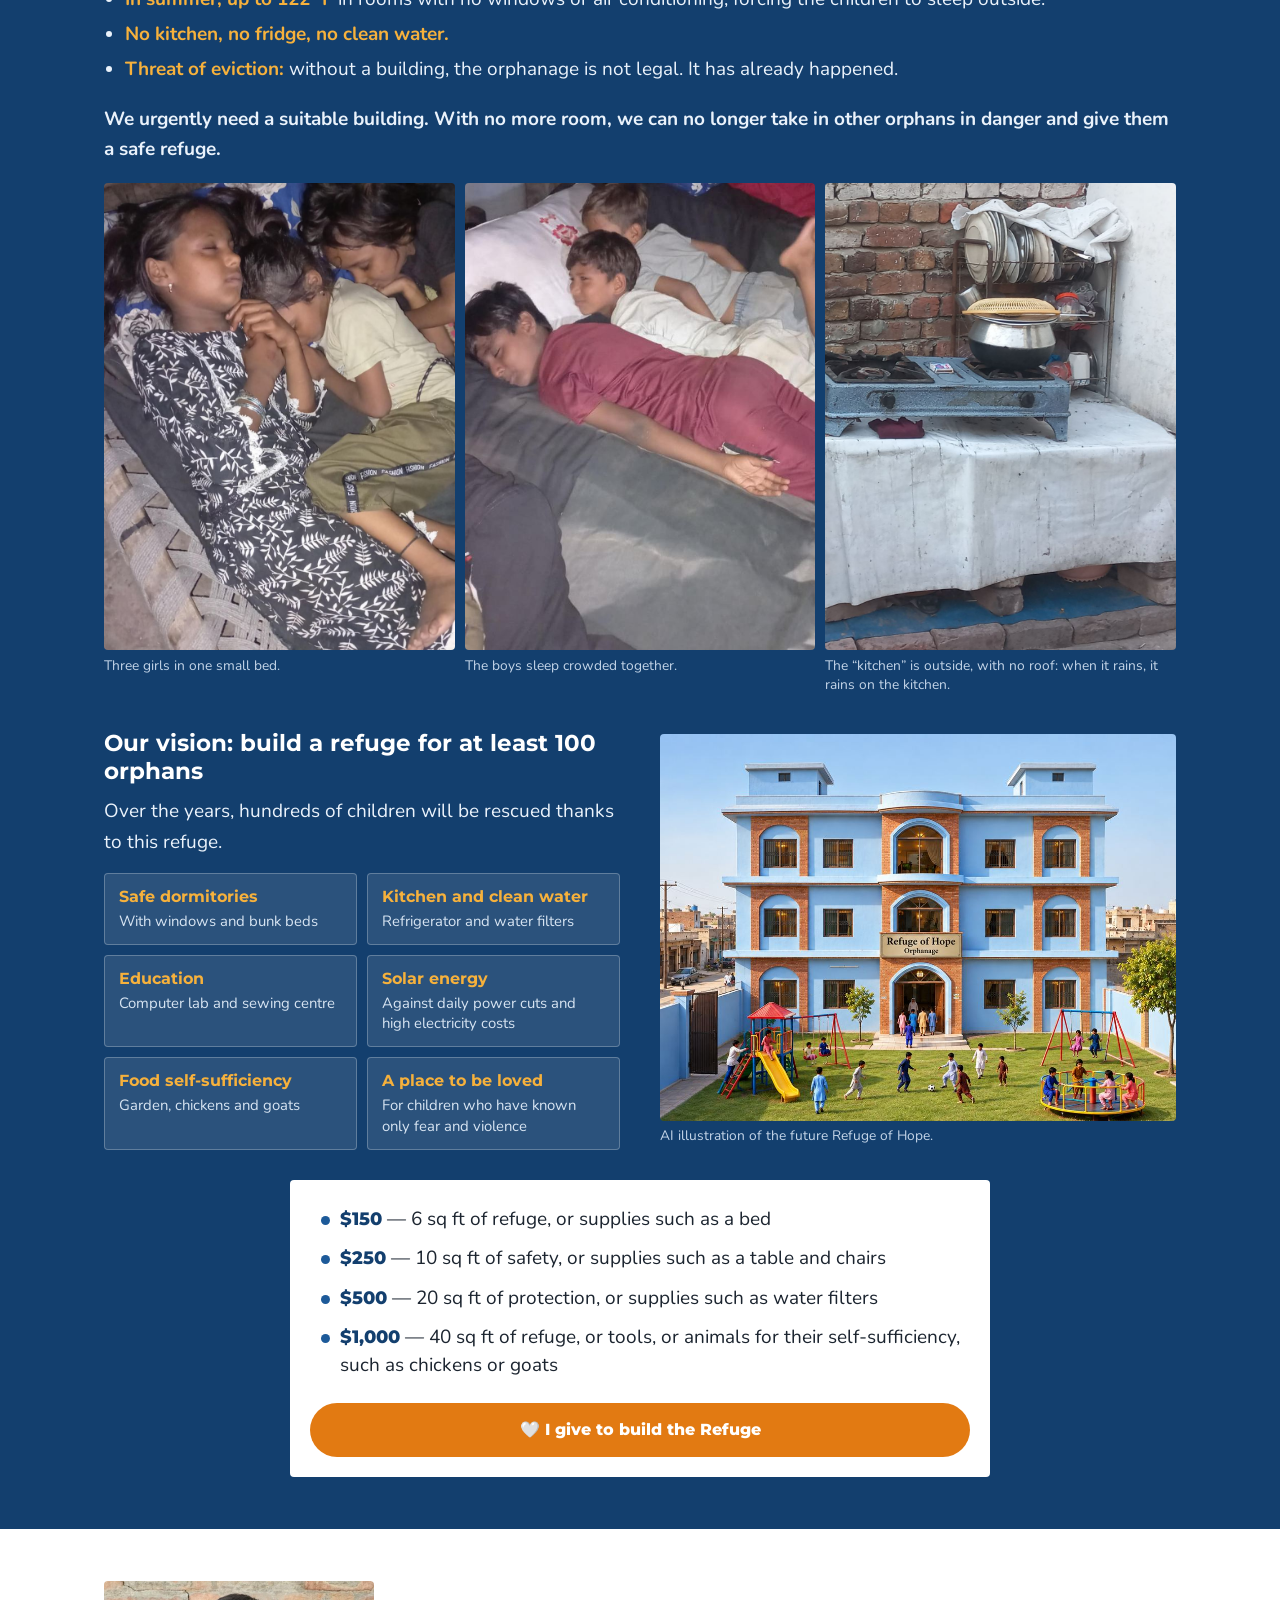
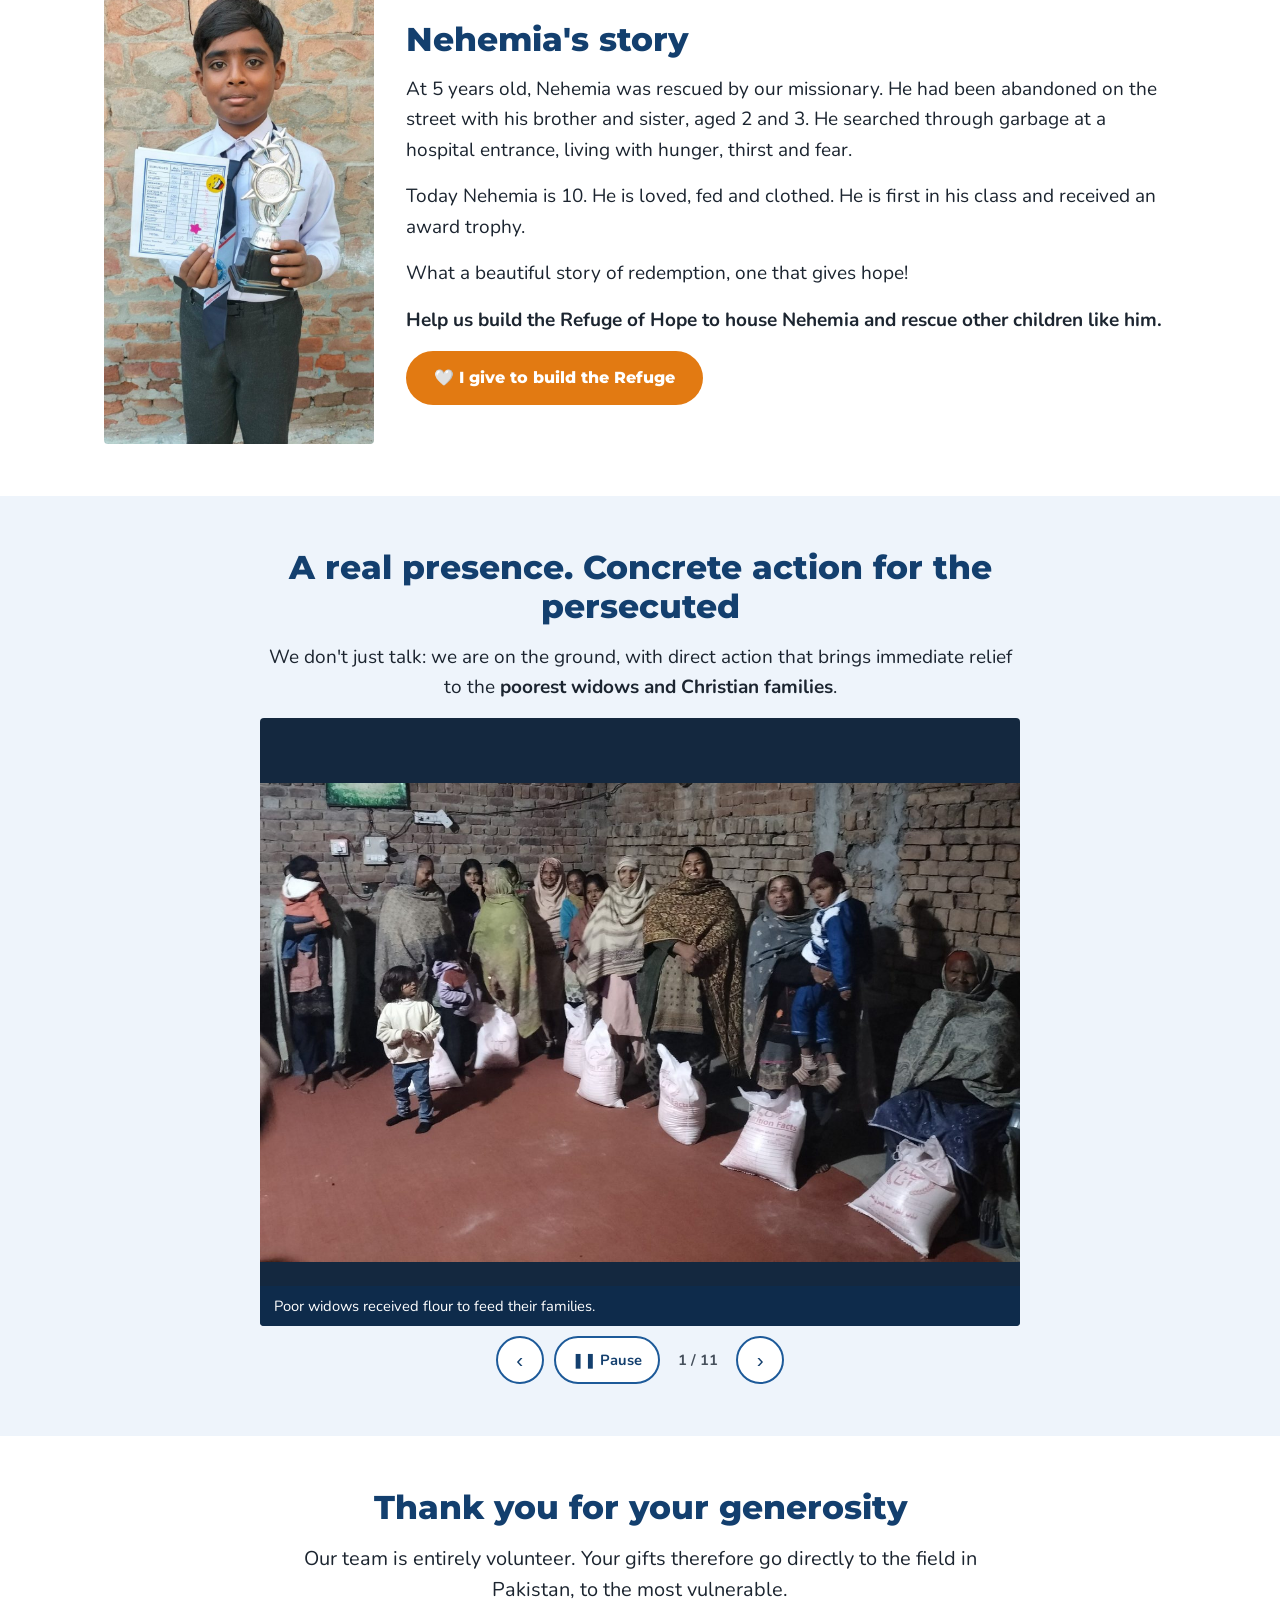
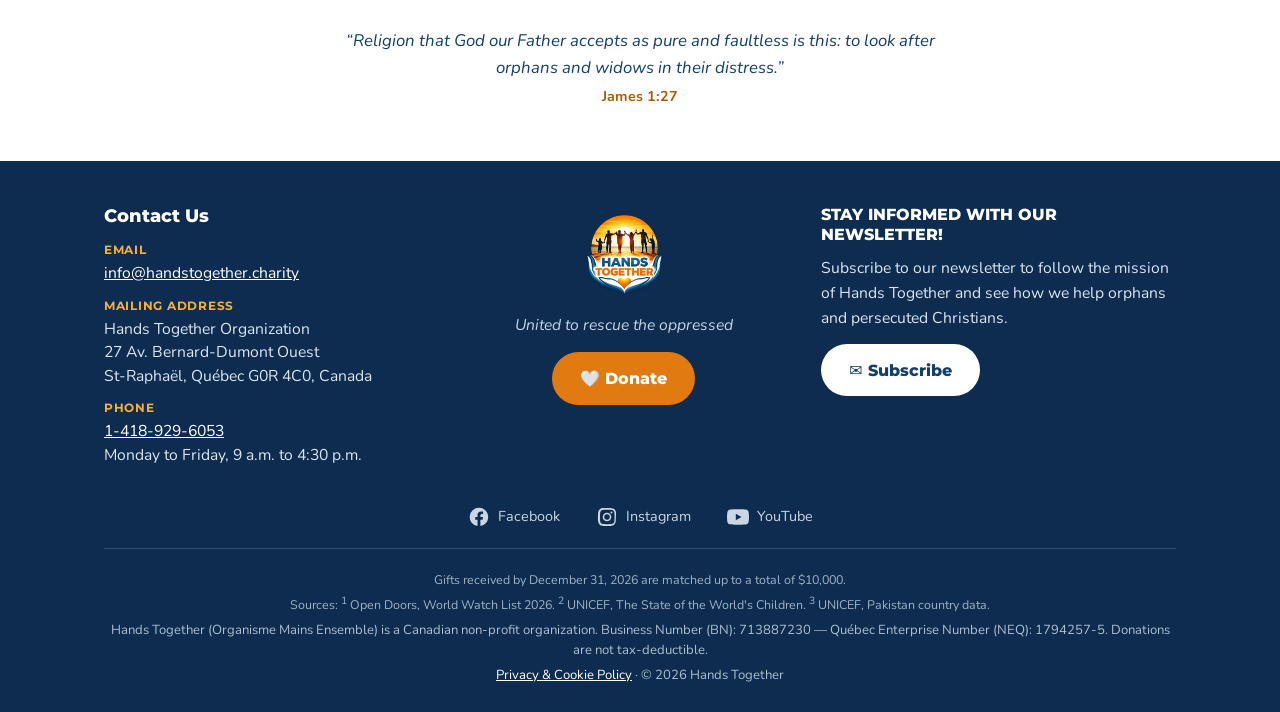
==== commit 00f95c95: "Image de partage : campagne de Noël (jusqu'au 31 décembre) Co-Authored-By: Claude Opus 5.5 <noreply@" ====
--- a/index.html
+++ b/index.html
@@ -12,7 +12,9 @@
 <meta property="og:type" content="website">
 <meta property="og:title" content="Hands Together to Deliver the Oppressed">
 <meta property="og:description" content="Persecuted Christian orphans in Pakistan need us. Help us build the Refuge of Hope.">
-<meta property="og:image" content="https://handstogether.charity/assets/img/hero-enfants-repas.jpg">
+<meta property="og:image" content="https://handstogether.charity/assets/img/og-noel.jpg">
+<meta property="og:image:width" content="1200">
+<meta property="og:image:height" content="630">
 <meta property="og:url" content="https://handstogether.charity/">
 <meta property="og:locale" content="en_CA">
 <link rel="icon" type="image/png" href="assets/img/favicon-hands-together.png">
--- a/assets/style.css
+++ b/assets/style.css
@@ -516,3 +516,8 @@
 .ways h3{font-size:1.4rem}
 .ways .nolink{font-size:1.05em}
 @media (max-width:480px){#autres-moyens,#other-ways{font-size:1.5rem}}
+
+/* ---- Nov 2026 : courriel Interac sur une seule ligne ---- */
+@media (min-width:761px){.ways{grid-template-columns:1.3fr 1fr 1fr}}
+.ways div{container-type:inline-size}
+.ways .nolink{display:block;white-space:nowrap;word-break:normal;font-size:min(1.25rem,6.2cqi)}
